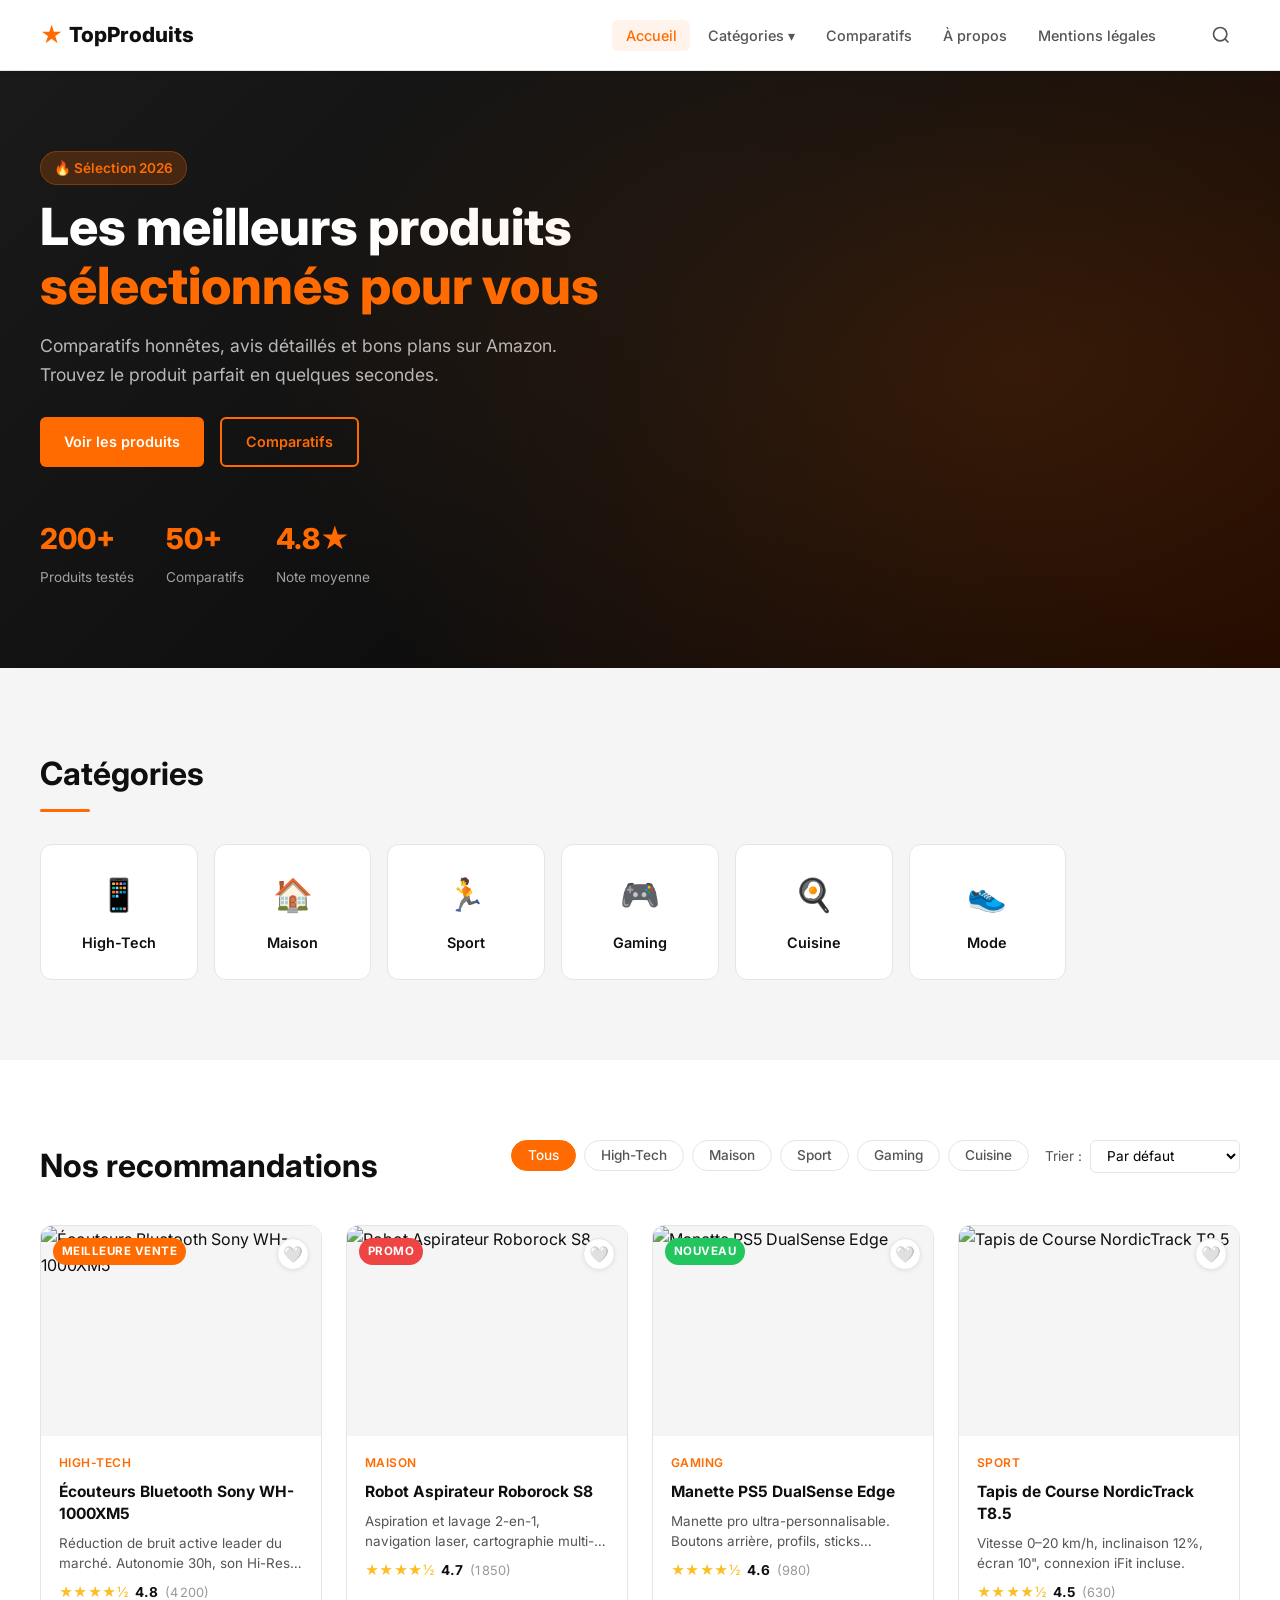
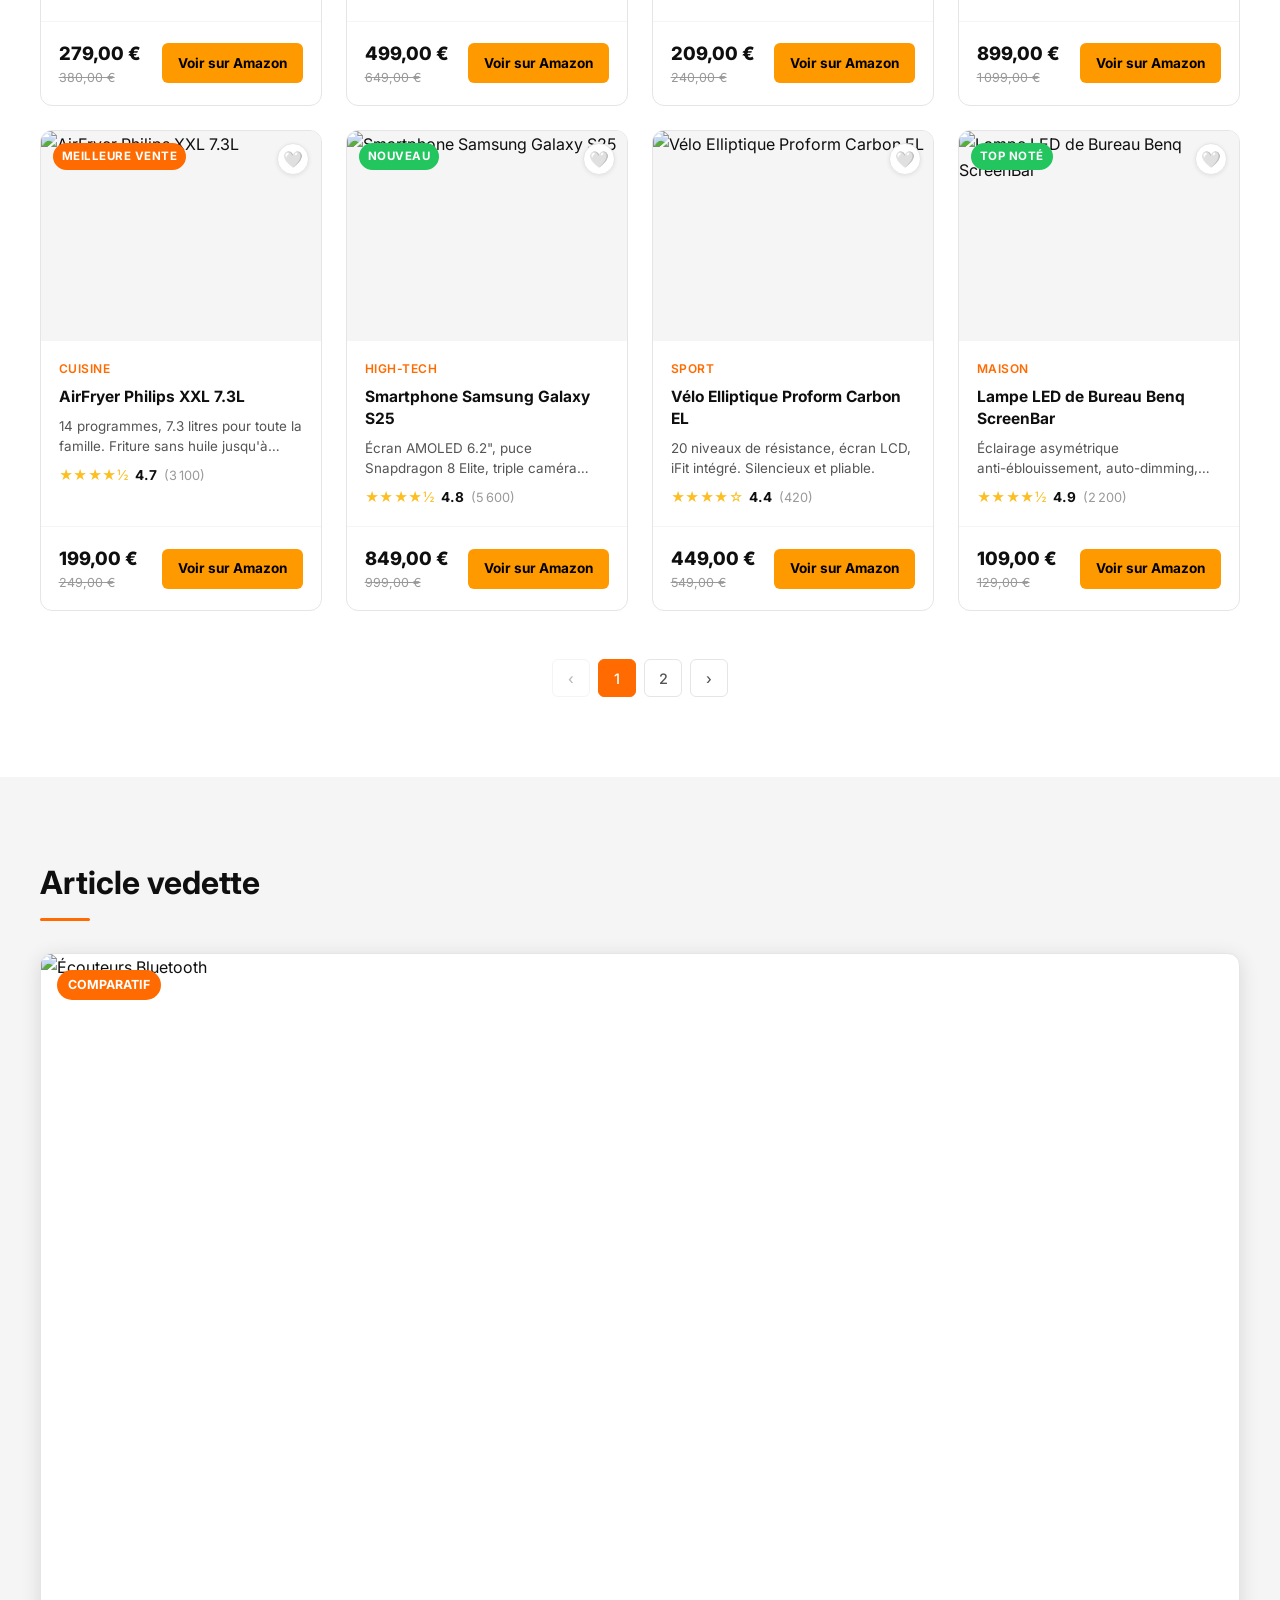
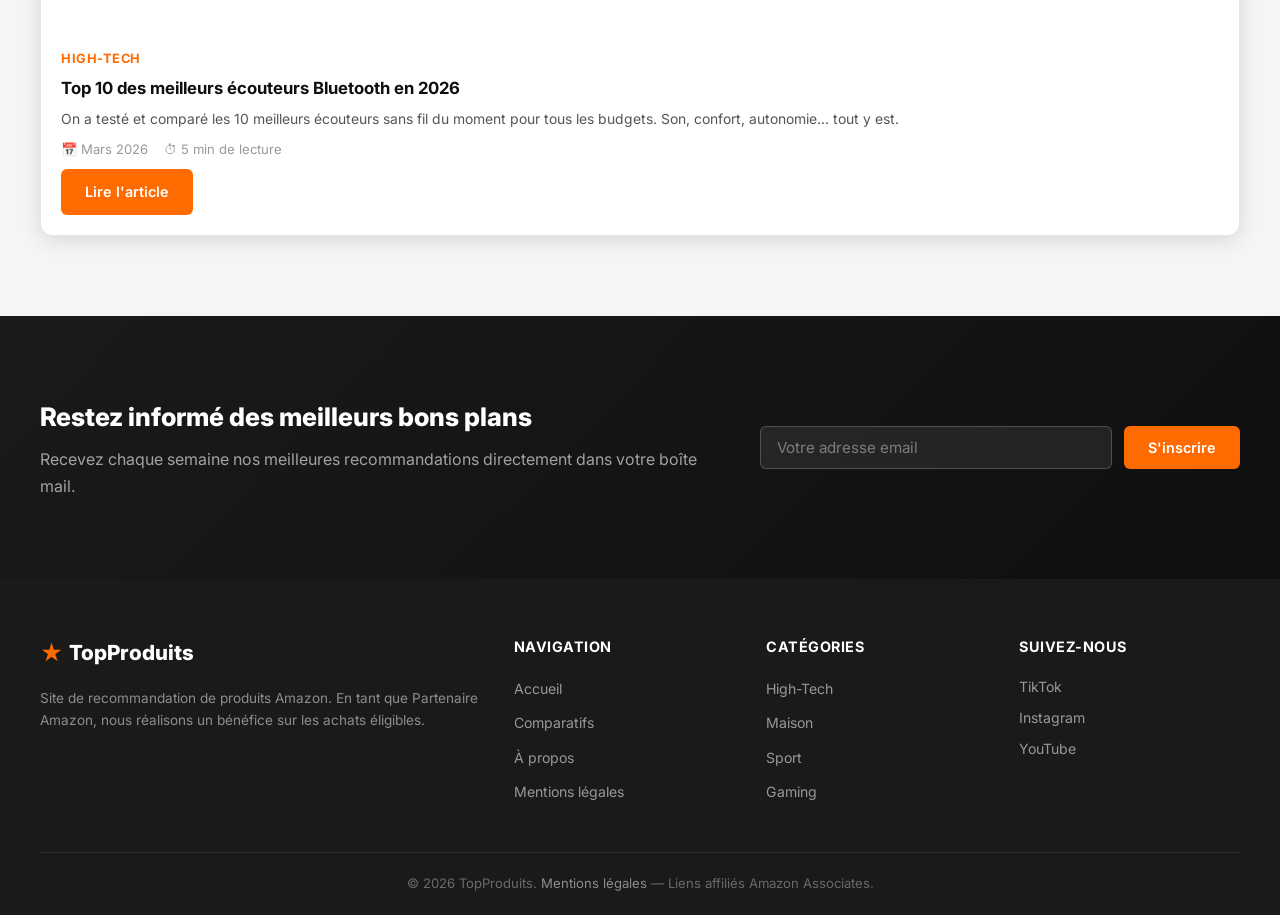
==== index.html @ dd821898 "Initial commit - site affiliation TopProduits" ====
<!DOCTYPE html>
<html lang="fr">
<head>
  <meta charset="UTF-8" />
  <meta name="viewport" content="width=device-width, initial-scale=1.0" />
  <meta name="description" content="Découvrez les meilleurs produits sélectionnés pour vous. Comparatifs, avis et bons plans Amazon." />
  <meta name="keywords" content="meilleurs produits, comparatif, avis, bons plans, gadgets, high-tech" />
  <title>TopProduits – Les meilleures recommandations</title>
  <link rel="stylesheet" href="css/style.css" />
  <link rel="preconnect" href="https://fonts.googleapis.com" />
  <link rel="preconnect" href="https://fonts.gstatic.com" crossorigin />
  <link href="https://fonts.googleapis.com/css2?family=Inter:wght@300;400;500;600;700&display=swap" rel="stylesheet" />
</head>
<body>

  <!-- ===== HEADER ===== -->
  <header class="header">
    <div class="container header__inner">
      <a href="index.html" class="logo">
        <span class="logo__icon">★</span>
        <span class="logo__text">TopProduits</span>
      </a>

      <nav class="nav" id="nav">
        <ul class="nav__list">
          <li><a href="index.html" class="nav__link active">Accueil</a></li>
          <li class="nav__dropdown">
            <a href="#categories" class="nav__link">Catégories ▾</a>
            <ul class="nav__submenu">
              <li><a href="#cat-tech">High-Tech</a></li>
              <li><a href="#cat-maison">Maison</a></li>
              <li><a href="#cat-sport">Sport</a></li>
              <li><a href="#cat-gaming">Gaming</a></li>
            </ul>
          </li>
          <li><a href="comparatifs.html" class="nav__link">Comparatifs</a></li>
          <li><a href="a-propos.html" class="nav__link">À propos</a></li>
          <li><a href="mentions-legales.html" class="nav__link">Mentions légales</a></li>
        </ul>
      </nav>

      <div class="header__actions">
        <button class="btn-search-toggle" id="searchToggle" aria-label="Ouvrir la recherche">
          <svg width="20" height="20" viewBox="0 0 24 24" fill="none" stroke="currentColor" stroke-width="2"><circle cx="11" cy="11" r="8"/><line x1="21" y1="21" x2="16.65" y2="16.65"/></svg>
        </button>
        <button class="btn-menu" id="menuToggle" aria-label="Menu">
          <span></span><span></span><span></span>
        </button>
      </div>
    </div>

    <!-- Barre de recherche -->
    <div class="search-bar" id="searchBar">
      <div class="container">
        <div class="search-bar__inner">
          <svg width="20" height="20" viewBox="0 0 24 24" fill="none" stroke="currentColor" stroke-width="2"><circle cx="11" cy="11" r="8"/><line x1="21" y1="21" x2="16.65" y2="16.65"/></svg>
          <input type="search" id="searchInput" placeholder="Rechercher un produit..." autocomplete="off" />
          <button class="btn-close-search" id="closeSearch" aria-label="Fermer">✕</button>
        </div>
        <div class="search-results" id="searchResults"></div>
      </div>
    </div>
  </header>

  <!-- ===== HERO ===== -->
  <section class="hero">
    <div class="container hero__inner">
      <div class="hero__text">
        <span class="hero__badge">🔥 Sélection 2026</span>
        <h1 class="hero__title">Les meilleurs produits<br /><span>sélectionnés pour vous</span></h1>
        <p class="hero__desc">Comparatifs honnêtes, avis détaillés et bons plans sur Amazon. Trouvez le produit parfait en quelques secondes.</p>
        <div class="hero__btns">
          <a href="#products" class="btn btn--primary">Voir les produits</a>
          <a href="comparatifs.html" class="btn btn--outline">Comparatifs</a>
        </div>
      </div>
      <div class="hero__stats">
        <div class="stat"><strong>200+</strong><span>Produits testés</span></div>
        <div class="stat"><strong>50+</strong><span>Comparatifs</span></div>
        <div class="stat"><strong>4.8★</strong><span>Note moyenne</span></div>
      </div>
    </div>
  </section>

  <!-- ===== CATEGORIES ===== -->
  <section class="categories section" id="categories">
    <div class="container">
      <h2 class="section__title">Catégories</h2>
      <div class="categories__grid">
        <a href="#cat-tech" class="cat-card" data-filter="tech">
          <div class="cat-card__icon">📱</div>
          <span>High-Tech</span>
        </a>
        <a href="#cat-maison" class="cat-card" data-filter="maison">
          <div class="cat-card__icon">🏠</div>
          <span>Maison</span>
        </a>
        <a href="#cat-sport" class="cat-card" data-filter="sport">
          <div class="cat-card__icon">🏃</div>
          <span>Sport</span>
        </a>
        <a href="#cat-gaming" class="cat-card" data-filter="gaming">
          <div class="cat-card__icon">🎮</div>
          <span>Gaming</span>
        </a>
        <a href="#cat-cuisine" class="cat-card" data-filter="cuisine">
          <div class="cat-card__icon">🍳</div>
          <span>Cuisine</span>
        </a>
        <a href="#cat-mode" class="cat-card" data-filter="mode">
          <div class="cat-card__icon">👟</div>
          <span>Mode</span>
        </a>
      </div>
    </div>
  </section>

  <!-- ===== FILTRES + PRODUITS ===== -->
  <section class="products section" id="products">
    <div class="container">
      <div class="products__header">
        <h2 class="section__title">Nos recommandations</h2>
        <div class="filters" id="filters">
          <button class="filter-btn active" data-cat="all">Tous</button>
          <button class="filter-btn" data-cat="tech">High-Tech</button>
          <button class="filter-btn" data-cat="maison">Maison</button>
          <button class="filter-btn" data-cat="sport">Sport</button>
          <button class="filter-btn" data-cat="gaming">Gaming</button>
          <button class="filter-btn" data-cat="cuisine">Cuisine</button>
        </div>
        <div class="sort">
          <label for="sortSelect">Trier :</label>
          <select id="sortSelect">
            <option value="default">Par défaut</option>
            <option value="price-asc">Prix croissant</option>
            <option value="price-desc">Prix décroissant</option>
            <option value="rating">Meilleures notes</option>
          </select>
        </div>
      </div>

      <div class="products__grid" id="productsGrid">
        <!-- Les produits sont générés par JS -->
      </div>

      <div class="pagination" id="pagination"></div>
    </div>
  </section>

  <!-- ===== ARTICLE VEDETTE ===== -->
  <section class="featured-article section">
    <div class="container">
      <h2 class="section__title">Article vedette</h2>
      <article class="article-card article-card--featured">
        <div class="article-card__img">
          <img src="https://images.unsplash.com/photo-1505740420928-5e560c06d30e?w=600&q=80" alt="Écouteurs Bluetooth" loading="lazy" />
          <span class="article-card__badge">Comparatif</span>
        </div>
        <div class="article-card__body">
          <span class="article-card__cat">High-Tech</span>
          <h3>Top 10 des meilleurs écouteurs Bluetooth en 2026</h3>
          <p>On a testé et comparé les 10 meilleurs écouteurs sans fil du moment pour tous les budgets. Son, confort, autonomie... tout y est.</p>
          <div class="article-card__meta">
            <span>📅 Mars 2026</span>
            <span>⏱ 5 min de lecture</span>
          </div>
          <a href="comparatifs.html" class="btn btn--primary">Lire l'article</a>
        </div>
      </article>
    </div>
  </section>

  <!-- ===== NEWSLETTER ===== -->
  <section class="newsletter section">
    <div class="container newsletter__inner">
      <div class="newsletter__text">
        <h2>Restez informé des meilleurs bons plans</h2>
        <p>Recevez chaque semaine nos meilleures recommandations directement dans votre boîte mail.</p>
      </div>
      <form class="newsletter__form" id="newsletterForm" onsubmit="handleNewsletter(event)">
        <input type="email" placeholder="Votre adresse email" required aria-label="Email" />
        <button type="submit" class="btn btn--primary">S'inscrire</button>
      </form>
    </div>
  </section>

  <!-- ===== FOOTER ===== -->
  <footer class="footer">
    <div class="container footer__inner">
      <div class="footer__brand">
        <a href="index.html" class="logo">
          <span class="logo__icon">★</span>
          <span class="logo__text">TopProduits</span>
        </a>
        <p>Site de recommandation de produits Amazon. En tant que Partenaire Amazon, nous réalisons un bénéfice sur les achats éligibles.</p>
      </div>
      <div class="footer__links">
        <h4>Navigation</h4>
        <ul>
          <li><a href="index.html">Accueil</a></li>
          <li><a href="comparatifs.html">Comparatifs</a></li>
          <li><a href="a-propos.html">À propos</a></li>
          <li><a href="mentions-legales.html">Mentions légales</a></li>
        </ul>
      </div>
      <div class="footer__links">
        <h4>Catégories</h4>
        <ul>
          <li><a href="#cat-tech">High-Tech</a></li>
          <li><a href="#cat-maison">Maison</a></li>
          <li><a href="#cat-sport">Sport</a></li>
          <li><a href="#cat-gaming">Gaming</a></li>
        </ul>
      </div>
      <div class="footer__social">
        <h4>Suivez-nous</h4>
        <div class="social-links">
          <a href="#" class="social-link" aria-label="TikTok">TikTok</a>
          <a href="#" class="social-link" aria-label="Instagram">Instagram</a>
          <a href="#" class="social-link" aria-label="YouTube">YouTube</a>
        </div>
      </div>
    </div>
    <div class="footer__bottom">
      <div class="container">
        <p>© 2026 TopProduits. <a href="mentions-legales.html">Mentions légales</a> — Liens affiliés Amazon Associates.</p>
      </div>
    </div>
  </footer>

  <!-- ===== BACK TO TOP ===== -->
  <button class="back-to-top" id="backToTop" aria-label="Retour en haut">↑</button>

  <script src="js/products.js"></script>
  <script src="js/app.js"></script>
</body>
</html>
---- css/style.css ----
/* =========================================
   RESET & BASE
   ========================================= */
*, *::before, *::after { box-sizing: border-box; margin: 0; padding: 0; }

:root {
  --clr-primary:    #ff6b00;
  --clr-primary-dk: #e05a00;
  --clr-dark:       #0f0f0f;
  --clr-gray-900:   #1a1a1a;
  --clr-gray-800:   #2a2a2a;
  --clr-gray-600:   #555;
  --clr-gray-400:   #999;
  --clr-gray-200:   #e5e5e5;
  --clr-gray-100:   #f5f5f5;
  --clr-white:      #ffffff;
  --clr-success:    #22c55e;
  --radius-sm:  6px;
  --radius-md:  12px;
  --radius-lg:  20px;
  --shadow-sm:  0 1px 4px rgba(0,0,0,.08);
  --shadow-md:  0 4px 20px rgba(0,0,0,.12);
  --shadow-lg:  0 8px 40px rgba(0,0,0,.18);
  --font:       'Inter', sans-serif;
  --trans:      .25s ease;
}

html { scroll-behavior: smooth; font-size: 16px; }

body {
  font-family: var(--font);
  background: var(--clr-white);
  color: var(--clr-dark);
  line-height: 1.65;
  -webkit-font-smoothing: antialiased;
}

a { color: inherit; text-decoration: none; }
img { max-width: 100%; display: block; }
ul { list-style: none; }
button { cursor: pointer; border: none; background: none; font-family: inherit; }
input, select { font-family: inherit; }

.container {
  width: min(1200px, 100% - 2rem);
  margin-inline: auto;
}

.section { padding-block: 5rem; }

.section__title {
  font-size: clamp(1.5rem, 3vw, 2rem);
  font-weight: 700;
  margin-bottom: 2rem;
  position: relative;
}
.section__title::after {
  content: '';
  display: block;
  width: 50px;
  height: 3px;
  background: var(--clr-primary);
  margin-top: 8px;
  border-radius: 2px;
}

/* =========================================
   BUTTONS
   ========================================= */
.btn {
  display: inline-flex;
  align-items: center;
  gap: .4rem;
  padding: .7rem 1.5rem;
  border-radius: var(--radius-sm);
  font-weight: 600;
  font-size: .9rem;
  transition: var(--trans);
  white-space: nowrap;
}
.btn--primary {
  background: var(--clr-primary);
  color: var(--clr-white);
}
.btn--primary:hover { background: var(--clr-primary-dk); transform: translateY(-1px); box-shadow: 0 4px 14px rgba(255,107,0,.35); }
.btn--outline {
  background: transparent;
  color: var(--clr-primary);
  border: 2px solid var(--clr-primary);
}
.btn--outline:hover { background: var(--clr-primary); color: var(--clr-white); }
.btn--amazon {
  background: #ff9900;
  color: #000;
  font-weight: 700;
  width: 100%;
  justify-content: center;
  border-radius: var(--radius-sm);
  padding: .75rem;
}
.btn--amazon:hover { background: #e68900; transform: translateY(-1px); box-shadow: 0 4px 14px rgba(255,153,0,.4); }

/* =========================================
   HEADER
   ========================================= */
.header {
  position: sticky;
  top: 0;
  z-index: 100;
  background: var(--clr-white);
  border-bottom: 1px solid var(--clr-gray-200);
  box-shadow: var(--shadow-sm);
}

.header__inner {
  display: flex;
  align-items: center;
  gap: 2rem;
  padding-block: 1rem;
}

.logo {
  display: flex;
  align-items: center;
  gap: .4rem;
  font-size: 1.3rem;
  font-weight: 800;
  flex-shrink: 0;
}
.logo__icon { color: var(--clr-primary); font-size: 1.4rem; }
.logo__text { color: var(--clr-dark); }

/* Nav */
.nav { margin-left: auto; }
.nav__list { display: flex; align-items: center; gap: .25rem; }
.nav__link {
  padding: .45rem .85rem;
  border-radius: var(--radius-sm);
  font-size: .9rem;
  font-weight: 500;
  color: var(--clr-gray-600);
  transition: var(--trans);
}
.nav__link:hover, .nav__link.active { color: var(--clr-primary); background: rgba(255,107,0,.08); }

/* Dropdown */
.nav__dropdown { position: relative; }
.nav__submenu {
  position: absolute;
  top: calc(100% + .5rem);
  left: 0;
  background: var(--clr-white);
  border: 1px solid var(--clr-gray-200);
  border-radius: var(--radius-md);
  box-shadow: var(--shadow-md);
  min-width: 160px;
  padding: .5rem;
  opacity: 0;
  visibility: hidden;
  transform: translateY(-6px);
  transition: var(--trans);
  z-index: 10;
}
.nav__dropdown:hover .nav__submenu { opacity: 1; visibility: visible; transform: translateY(0); }
.nav__submenu li a {
  display: block;
  padding: .5rem .75rem;
  border-radius: var(--radius-sm);
  font-size: .88rem;
  color: var(--clr-gray-600);
  transition: var(--trans);
}
.nav__submenu li a:hover { background: var(--clr-gray-100); color: var(--clr-primary); }

/* Header Actions */
.header__actions { display: flex; align-items: center; gap: .5rem; }
.btn-search-toggle {
  display: flex; align-items: center; justify-content: center;
  width: 38px; height: 38px;
  border-radius: var(--radius-sm);
  color: var(--clr-gray-600);
  transition: var(--trans);
}
.btn-search-toggle:hover { background: var(--clr-gray-100); color: var(--clr-primary); }

.btn-menu {
  display: none;
  flex-direction: column;
  gap: 5px;
  padding: 8px;
}
.btn-menu span {
  display: block;
  width: 22px; height: 2px;
  background: var(--clr-dark);
  border-radius: 2px;
  transition: var(--trans);
}

/* Search Bar */
.search-bar {
  background: var(--clr-gray-100);
  border-top: 1px solid var(--clr-gray-200);
  padding-block: .75rem;
  display: none;
}
.search-bar.open { display: block; }
.search-bar__inner {
  display: flex;
  align-items: center;
  gap: .75rem;
  background: var(--clr-white);
  border: 1px solid var(--clr-gray-200);
  border-radius: var(--radius-md);
  padding: .5rem 1rem;
}
.search-bar__inner svg { color: var(--clr-gray-400); flex-shrink: 0; }
.search-bar__inner input {
  flex: 1;
  border: none;
  outline: none;
  font-size: 1rem;
  background: transparent;
}
.btn-close-search { color: var(--clr-gray-400); font-size: 1rem; padding: .25rem; }
.btn-close-search:hover { color: var(--clr-dark); }

.search-results {
  margin-top: .75rem;
  display: flex;
  flex-direction: column;
  gap: .5rem;
}
.search-result-item {
  display: flex;
  align-items: center;
  gap: .75rem;
  padding: .6rem .75rem;
  background: var(--clr-white);
  border-radius: var(--radius-sm);
  border: 1px solid var(--clr-gray-200);
  cursor: pointer;
  transition: var(--trans);
}
.search-result-item:hover { border-color: var(--clr-primary); }
.search-result-item img { width: 45px; height: 45px; object-fit: cover; border-radius: var(--radius-sm); }
.search-result-item__info strong { display: block; font-size: .9rem; }
.search-result-item__info span { font-size: .8rem; color: var(--clr-gray-400); }

/* =========================================
   HERO
   ========================================= */
.hero {
  background: linear-gradient(135deg, var(--clr-gray-900) 0%, var(--clr-dark) 50%, #1a0800 100%);
  color: var(--clr-white);
  padding-block: 5rem;
  overflow: hidden;
  position: relative;
}
.hero::before {
  content: '';
  position: absolute;
  inset: 0;
  background: radial-gradient(ellipse 60% 80% at 80% 50%, rgba(255,107,0,.15), transparent);
  pointer-events: none;
}
.hero__inner {
  display: flex;
  flex-direction: column;
  gap: 3rem;
}
.hero__badge {
  display: inline-block;
  background: rgba(255,107,0,.2);
  color: var(--clr-primary);
  border: 1px solid rgba(255,107,0,.3);
  padding: .3rem .8rem;
  border-radius: 100px;
  font-size: .85rem;
  font-weight: 600;
  margin-bottom: .75rem;
}
.hero__title {
  font-size: clamp(2rem, 5vw, 3.2rem);
  font-weight: 800;
  line-height: 1.15;
}
.hero__title span { color: var(--clr-primary); }
.hero__desc {
  font-size: 1.1rem;
  color: rgba(255,255,255,.7);
  max-width: 540px;
  margin-block: 1rem 1.75rem;
}
.hero__btns { display: flex; gap: 1rem; flex-wrap: wrap; }

.hero__stats {
  display: flex;
  gap: 2rem;
  flex-wrap: wrap;
}
.stat {
  display: flex;
  flex-direction: column;
  gap: .2rem;
}
.stat strong {
  font-size: 1.8rem;
  font-weight: 800;
  color: var(--clr-primary);
}
.stat span { font-size: .85rem; color: rgba(255,255,255,.6); }

/* =========================================
   CATEGORIES
   ========================================= */
.categories { background: var(--clr-gray-100); }
.categories__grid {
  display: grid;
  grid-template-columns: repeat(auto-fill, minmax(140px, 1fr));
  gap: 1rem;
}
.cat-card {
  display: flex;
  flex-direction: column;
  align-items: center;
  gap: .6rem;
  padding: 1.5rem 1rem;
  background: var(--clr-white);
  border: 1px solid var(--clr-gray-200);
  border-radius: var(--radius-md);
  text-align: center;
  font-weight: 600;
  font-size: .9rem;
  color: var(--clr-dark);
  transition: var(--trans);
  cursor: pointer;
}
.cat-card__icon { font-size: 2rem; }
.cat-card:hover, .cat-card.active {
  border-color: var(--clr-primary);
  box-shadow: 0 0 0 3px rgba(255,107,0,.1);
  color: var(--clr-primary);
  transform: translateY(-2px);
}

/* =========================================
   PRODUCTS
   ========================================= */
.products__header {
  display: flex;
  align-items: flex-start;
  flex-wrap: wrap;
  gap: 1rem;
  margin-bottom: 2rem;
}
.products__header .section__title { margin-bottom: 0; }
.products__header .section__title::after { display: none; }

.filters {
  display: flex;
  flex-wrap: wrap;
  gap: .5rem;
  margin-left: auto;
  align-items: center;
}
.filter-btn {
  padding: .4rem 1rem;
  border-radius: 100px;
  font-size: .85rem;
  font-weight: 500;
  border: 1px solid var(--clr-gray-200);
  color: var(--clr-gray-600);
  background: var(--clr-white);
  transition: var(--trans);
}
.filter-btn:hover { border-color: var(--clr-primary); color: var(--clr-primary); }
.filter-btn.active { background: var(--clr-primary); color: var(--clr-white); border-color: var(--clr-primary); }

.sort {
  display: flex;
  align-items: center;
  gap: .5rem;
  font-size: .85rem;
  color: var(--clr-gray-600);
}
.sort select {
  padding: .4rem .75rem;
  border: 1px solid var(--clr-gray-200);
  border-radius: var(--radius-sm);
  background: var(--clr-white);
  font-size: .85rem;
  outline: none;
  cursor: pointer;
}

/* Product Grid */
.products__grid {
  display: grid;
  grid-template-columns: repeat(auto-fill, minmax(260px, 1fr));
  gap: 1.5rem;
}

/* Product Card */
.product-card {
  background: var(--clr-white);
  border: 1px solid var(--clr-gray-200);
  border-radius: var(--radius-md);
  overflow: hidden;
  transition: var(--trans);
  display: flex;
  flex-direction: column;
  position: relative;
}
.product-card:hover {
  box-shadow: var(--shadow-lg);
  transform: translateY(-4px);
  border-color: transparent;
}

.product-card__img {
  position: relative;
  aspect-ratio: 4/3;
  overflow: hidden;
  background: var(--clr-gray-100);
}
.product-card__img img {
  width: 100%; height: 100%;
  object-fit: cover;
  transition: transform .4s ease;
}
.product-card:hover .product-card__img img { transform: scale(1.04); }

.product-card__badge {
  position: absolute;
  top: .75rem;
  left: .75rem;
  background: var(--clr-primary);
  color: var(--clr-white);
  font-size: .72rem;
  font-weight: 700;
  padding: .25rem .55rem;
  border-radius: 100px;
  text-transform: uppercase;
  letter-spacing: .5px;
}
.product-card__badge--new { background: var(--clr-success); }
.product-card__badge--deal { background: #ef4444; }

.product-card__fav {
  position: absolute;
  top: .75rem;
  right: .75rem;
  background: var(--clr-white);
  border-radius: 50%;
  width: 32px; height: 32px;
  display: flex; align-items: center; justify-content: center;
  font-size: 1rem;
  box-shadow: var(--shadow-sm);
  transition: var(--trans);
  border: 1px solid var(--clr-gray-200);
}
.product-card__fav:hover, .product-card__fav.active { color: #ef4444; border-color: #ef4444; }

.product-card__body {
  padding: 1.1rem;
  display: flex;
  flex-direction: column;
  gap: .5rem;
  flex: 1;
}
.product-card__cat {
  font-size: .75rem;
  font-weight: 600;
  text-transform: uppercase;
  letter-spacing: .5px;
  color: var(--clr-primary);
}
.product-card__title {
  font-size: .97rem;
  font-weight: 700;
  line-height: 1.4;
  color: var(--clr-dark);
}
.product-card__desc {
  font-size: .84rem;
  color: var(--clr-gray-600);
  line-height: 1.5;
  display: -webkit-box;
  -webkit-line-clamp: 2;
  -webkit-box-orient: vertical;
  overflow: hidden;
}

.product-card__rating {
  display: flex;
  align-items: center;
  gap: .4rem;
  font-size: .85rem;
}
.stars { color: #fbbf24; letter-spacing: .5px; }
.rating-count { color: var(--clr-gray-400); font-size: .8rem; }

.product-card__footer {
  padding: 1rem 1.1rem;
  border-top: 1px solid var(--clr-gray-100);
  display: flex;
  align-items: center;
  justify-content: space-between;
  gap: .5rem;
}
.product-card__price {
  display: flex;
  flex-direction: column;
}
.price-current {
  font-size: 1.15rem;
  font-weight: 800;
  color: var(--clr-dark);
}
.price-old {
  font-size: .78rem;
  color: var(--clr-gray-400);
  text-decoration: line-through;
}
.product-card__footer .btn--amazon {
  padding: .55rem 1rem;
  font-size: .85rem;
  width: auto;
}

/* =========================================
   PAGINATION
   ========================================= */
.pagination {
  display: flex;
  justify-content: center;
  gap: .5rem;
  margin-top: 3rem;
}
.page-btn {
  width: 38px; height: 38px;
  display: flex; align-items: center; justify-content: center;
  border-radius: var(--radius-sm);
  border: 1px solid var(--clr-gray-200);
  font-size: .9rem;
  font-weight: 500;
  background: var(--clr-white);
  color: var(--clr-gray-600);
  transition: var(--trans);
}
.page-btn:hover { border-color: var(--clr-primary); color: var(--clr-primary); }
.page-btn.active { background: var(--clr-primary); color: var(--clr-white); border-color: var(--clr-primary); }
.page-btn:disabled { opacity: .4; cursor: not-allowed; }

/* =========================================
   FEATURED ARTICLE
   ========================================= */
.featured-article { background: var(--clr-gray-100); }

.article-card--featured {
  display: grid;
  grid-template-columns: 1fr 1fr;
  gap: 0;
  background: var(--clr-white);
  border-radius: var(--radius-lg);
  overflow: hidden;
  box-shadow: var(--shadow-md);
  border: 1px solid var(--clr-gray-200);
}
.article-card__img {
  position: relative;
  overflow: hidden;
}
.article-card__img img {
  width: 100%; height: 100%;
  object-fit: cover;
  transition: transform .4s ease;
}
.article-card--featured:hover .article-card__img img { transform: scale(1.03); }
.article-card__badge {
  position: absolute;
  top: 1rem; left: 1rem;
  background: var(--clr-primary);
  color: var(--clr-white);
  font-size: .78rem;
  font-weight: 700;
  padding: .3rem .7rem;
  border-radius: 100px;
  text-transform: uppercase;
}
.article-card__body {
  padding: 2.5rem;
  display: flex;
  flex-direction: column;
  gap: .75rem;
  justify-content: center;
}
.article-card__cat {
  font-size: .8rem;
  font-weight: 700;
  text-transform: uppercase;
  letter-spacing: .5px;
  color: var(--clr-primary);
}
.article-card__body h3 {
  font-size: 1.4rem;
  font-weight: 800;
  line-height: 1.3;
}
.article-card__body p {
  color: var(--clr-gray-600);
  font-size: .95rem;
}
.article-card__meta {
  display: flex;
  gap: 1rem;
  font-size: .82rem;
  color: var(--clr-gray-400);
}

/* =========================================
   NEWSLETTER
   ========================================= */
.newsletter {
  background: linear-gradient(135deg, var(--clr-gray-900), var(--clr-dark));
  color: var(--clr-white);
}
.newsletter__inner {
  display: flex;
  align-items: center;
  gap: 3rem;
  flex-wrap: wrap;
}
.newsletter__text { flex: 1; min-width: 280px; }
.newsletter__text h2 { font-size: 1.6rem; font-weight: 800; margin-bottom: .5rem; }
.newsletter__text p { color: rgba(255,255,255,.6); }
.newsletter__form {
  display: flex;
  gap: .75rem;
  flex: 1;
  min-width: 280px;
  max-width: 480px;
}
.newsletter__form input {
  flex: 1;
  padding: .7rem 1rem;
  border-radius: var(--radius-sm);
  border: 1px solid rgba(255,255,255,.2);
  background: rgba(255,255,255,.08);
  color: var(--clr-white);
  font-size: .95rem;
  outline: none;
  transition: var(--trans);
}
.newsletter__form input::placeholder { color: rgba(255,255,255,.4); }
.newsletter__form input:focus { border-color: var(--clr-primary); background: rgba(255,255,255,.12); }

/* =========================================
   FOOTER
   ========================================= */
.footer {
  background: var(--clr-gray-900);
  color: rgba(255,255,255,.75);
  padding-top: 3.5rem;
}
.footer__inner {
  display: grid;
  grid-template-columns: 2fr 1fr 1fr 1fr;
  gap: 2rem;
  padding-bottom: 3rem;
  border-bottom: 1px solid rgba(255,255,255,.08);
}
.footer__brand .logo { margin-bottom: 1rem; }
.footer__brand .logo__text { color: var(--clr-white); }
.footer__brand p { font-size: .85rem; line-height: 1.6; color: rgba(255,255,255,.5); }

.footer__links h4, .footer__social h4 {
  font-size: .9rem;
  font-weight: 700;
  color: var(--clr-white);
  margin-bottom: 1rem;
  text-transform: uppercase;
  letter-spacing: .5px;
}
.footer__links ul { display: flex; flex-direction: column; gap: .5rem; }
.footer__links ul a {
  font-size: .88rem;
  color: rgba(255,255,255,.55);
  transition: var(--trans);
}
.footer__links ul a:hover { color: var(--clr-primary); }

.social-links { display: flex; flex-direction: column; gap: .5rem; }
.social-link {
  font-size: .88rem;
  color: rgba(255,255,255,.55);
  transition: var(--trans);
  display: inline-block;
}
.social-link:hover { color: var(--clr-primary); }

.footer__bottom {
  padding-block: 1.25rem;
  text-align: center;
  font-size: .82rem;
  color: rgba(255,255,255,.35);
}
.footer__bottom a { color: rgba(255,255,255,.5); }
.footer__bottom a:hover { color: var(--clr-primary); }

/* =========================================
   BACK TO TOP
   ========================================= */
.back-to-top {
  position: fixed;
  bottom: 2rem;
  right: 2rem;
  width: 44px; height: 44px;
  background: var(--clr-primary);
  color: var(--clr-white);
  border-radius: 50%;
  font-size: 1.1rem;
  display: flex; align-items: center; justify-content: center;
  box-shadow: 0 4px 16px rgba(255,107,0,.4);
  opacity: 0;
  visibility: hidden;
  transform: translateY(10px);
  transition: var(--trans);
  z-index: 99;
}
.back-to-top.visible { opacity: 1; visibility: visible; transform: translateY(0); }
.back-to-top:hover { transform: translateY(-2px); }

/* =========================================
   COMPARATIFS PAGE
   ========================================= */
.page-hero {
  background: linear-gradient(135deg, var(--clr-gray-900), var(--clr-dark));
  color: var(--clr-white);
  padding-block: 3.5rem;
  text-align: center;
}
.page-hero h1 { font-size: clamp(1.8rem, 4vw, 2.6rem); font-weight: 800; margin-bottom: .5rem; }
.page-hero p { color: rgba(255,255,255,.65); font-size: 1rem; }

.articles-grid {
  display: grid;
  grid-template-columns: repeat(auto-fill, minmax(300px, 1fr));
  gap: 1.5rem;
}
.article-card {
  background: var(--clr-white);
  border: 1px solid var(--clr-gray-200);
  border-radius: var(--radius-md);
  overflow: hidden;
  transition: var(--trans);
  display: flex;
  flex-direction: column;
}
.article-card:hover { box-shadow: var(--shadow-lg); transform: translateY(-4px); border-color: transparent; }
.article-card .article-card__img { aspect-ratio: 16/9; }
.article-card .article-card__body { padding: 1.25rem; flex: 1; display: flex; flex-direction: column; gap: .5rem; }
.article-card .article-card__body h3 { font-size: 1.05rem; font-weight: 700; line-height: 1.4; }
.article-card .article-card__body p { font-size: .87rem; color: var(--clr-gray-600); flex: 1; }
.article-card .article-card__body .btn { margin-top: auto; align-self: flex-start; }

/* Comparison Table */
.comparison-section { background: var(--clr-gray-100); }
.comparison-table-wrap { overflow-x: auto; border-radius: var(--radius-md); border: 1px solid var(--clr-gray-200); }
.comparison-table {
  width: 100%;
  border-collapse: collapse;
  background: var(--clr-white);
  font-size: .9rem;
}
.comparison-table th, .comparison-table td {
  padding: .85rem 1rem;
  text-align: left;
  border-bottom: 1px solid var(--clr-gray-100);
}
.comparison-table th {
  background: var(--clr-gray-900);
  color: var(--clr-white);
  font-weight: 600;
  white-space: nowrap;
}
.comparison-table tr:hover td { background: rgba(255,107,0,.04); }
.comparison-table .check { color: var(--clr-success); font-weight: 700; }
.comparison-table .cross { color: #ef4444; }

/* =========================================
   ABOUT & LEGAL PAGES
   ========================================= */
.prose-page { padding-block: 4rem; }
.prose-page__inner { max-width: 780px; margin-inline: auto; }
.prose-page h1 { font-size: 2rem; font-weight: 800; margin-bottom: .5rem; }
.prose-page .subtitle { color: var(--clr-gray-600); margin-bottom: 2rem; }
.prose-page h2 { font-size: 1.2rem; font-weight: 700; margin-top: 2rem; margin-bottom: .75rem; color: var(--clr-dark); }
.prose-page p { color: var(--clr-gray-600); margin-bottom: 1rem; font-size: .97rem; }
.prose-page ul { padding-left: 1.4rem; margin-bottom: 1rem; }
.prose-page ul li { list-style: disc; color: var(--clr-gray-600); margin-bottom: .4rem; font-size: .97rem; }
.prose-page a { color: var(--clr-primary); }
.prose-page a:hover { text-decoration: underline; }
.affiliate-banner {
  background: rgba(255,107,0,.08);
  border: 1px solid rgba(255,107,0,.25);
  border-radius: var(--radius-md);
  padding: 1rem 1.25rem;
  font-size: .88rem;
  color: var(--clr-gray-600);
  margin-bottom: 2rem;
}

/* =========================================
   TOAST NOTIFICATION
   ========================================= */
.toast {
  position: fixed;
  bottom: 5rem;
  left: 50%;
  transform: translateX(-50%) translateY(20px);
  background: var(--clr-gray-900);
  color: var(--clr-white);
  padding: .7rem 1.5rem;
  border-radius: 100px;
  font-size: .88rem;
  font-weight: 500;
  box-shadow: var(--shadow-lg);
  opacity: 0;
  visibility: hidden;
  transition: var(--trans);
  z-index: 200;
  white-space: nowrap;
}
.toast.show { opacity: 1; visibility: visible; transform: translateX(-50%) translateY(0); }

/* =========================================
   RESPONSIVE
   ========================================= */
@media (max-width: 900px) {
  .article-card--featured { grid-template-columns: 1fr; }
  .article-card--featured .article-card__img { aspect-ratio: 16/9; }
  .footer__inner { grid-template-columns: 1fr 1fr; }
}

@media (max-width: 768px) {
  .nav { display: none; position: absolute; top: 100%; left: 0; right: 0; background: var(--clr-white); border-top: 1px solid var(--clr-gray-200); padding: 1rem; z-index: 50; box-shadow: var(--shadow-md); }
  .nav.open { display: block; }
  .nav__list { flex-direction: column; gap: .25rem; }
  .nav__submenu { position: static; opacity: 1; visibility: visible; transform: none; box-shadow: none; border: none; background: var(--clr-gray-100); padding-left: 1rem; display: none; }
  .nav__dropdown.open .nav__submenu { display: block; }
  .btn-menu { display: flex; }

  .hero__inner { gap: 2rem; }
  .hero__stats { gap: 1.5rem; }
  .products__header { flex-direction: column; }
  .filters { margin-left: 0; }
  .newsletter__form { flex-direction: column; }
  .footer__inner { grid-template-columns: 1fr; }
}

@media (max-width: 480px) {
  .products__grid { grid-template-columns: 1fr; }
  .categories__grid { grid-template-columns: repeat(3, 1fr); }
}
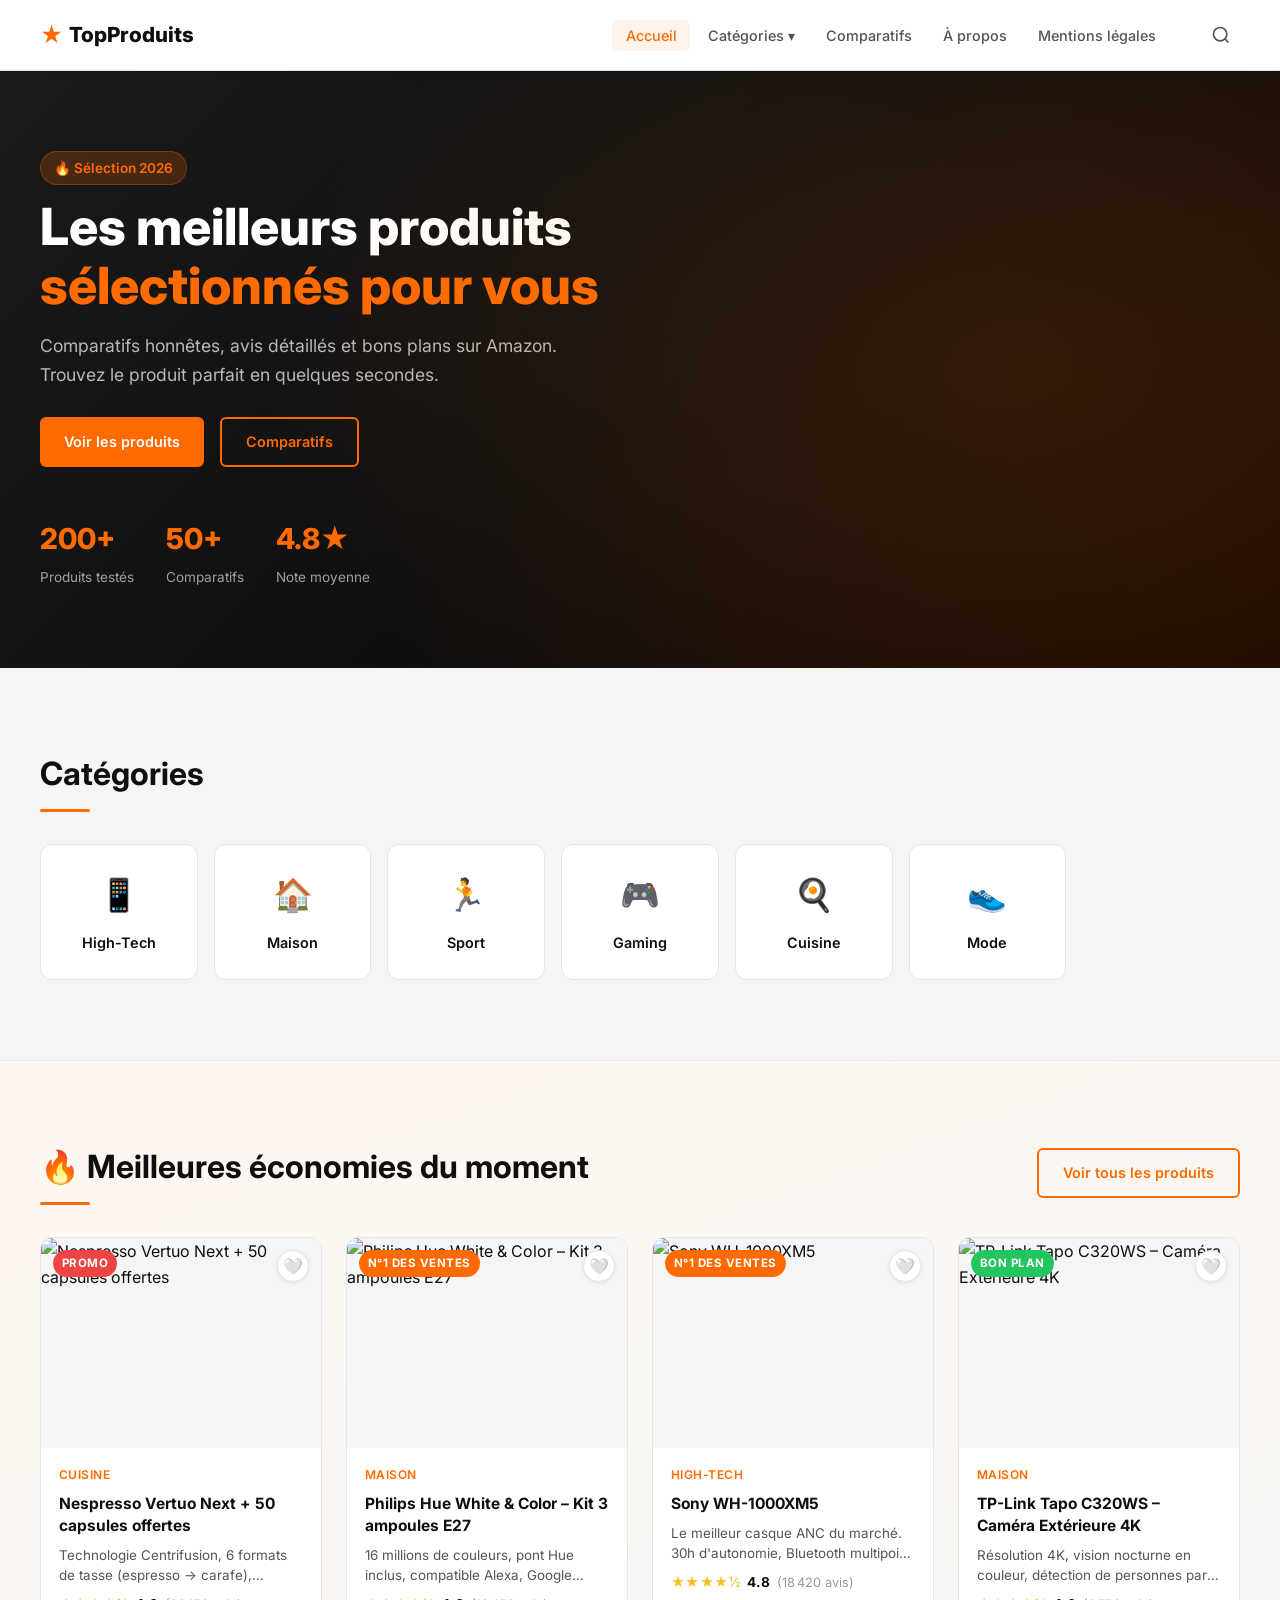
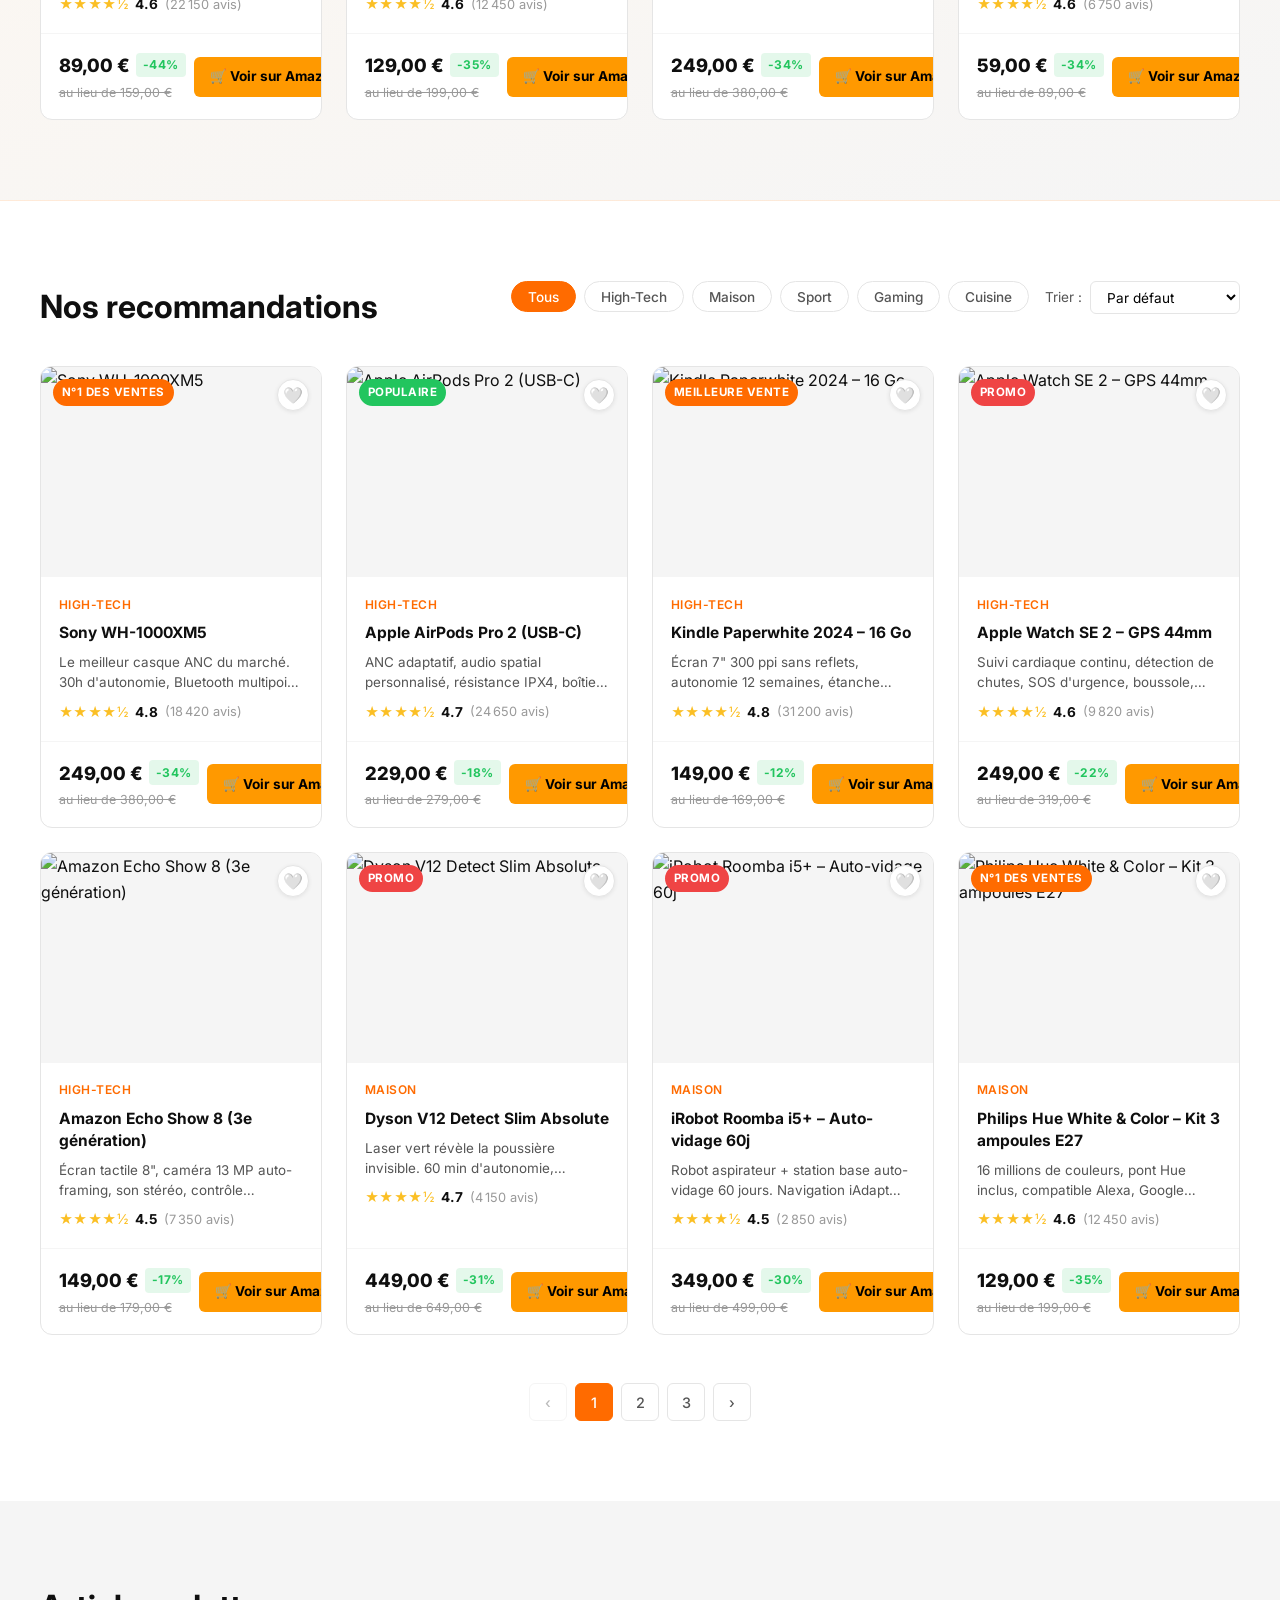
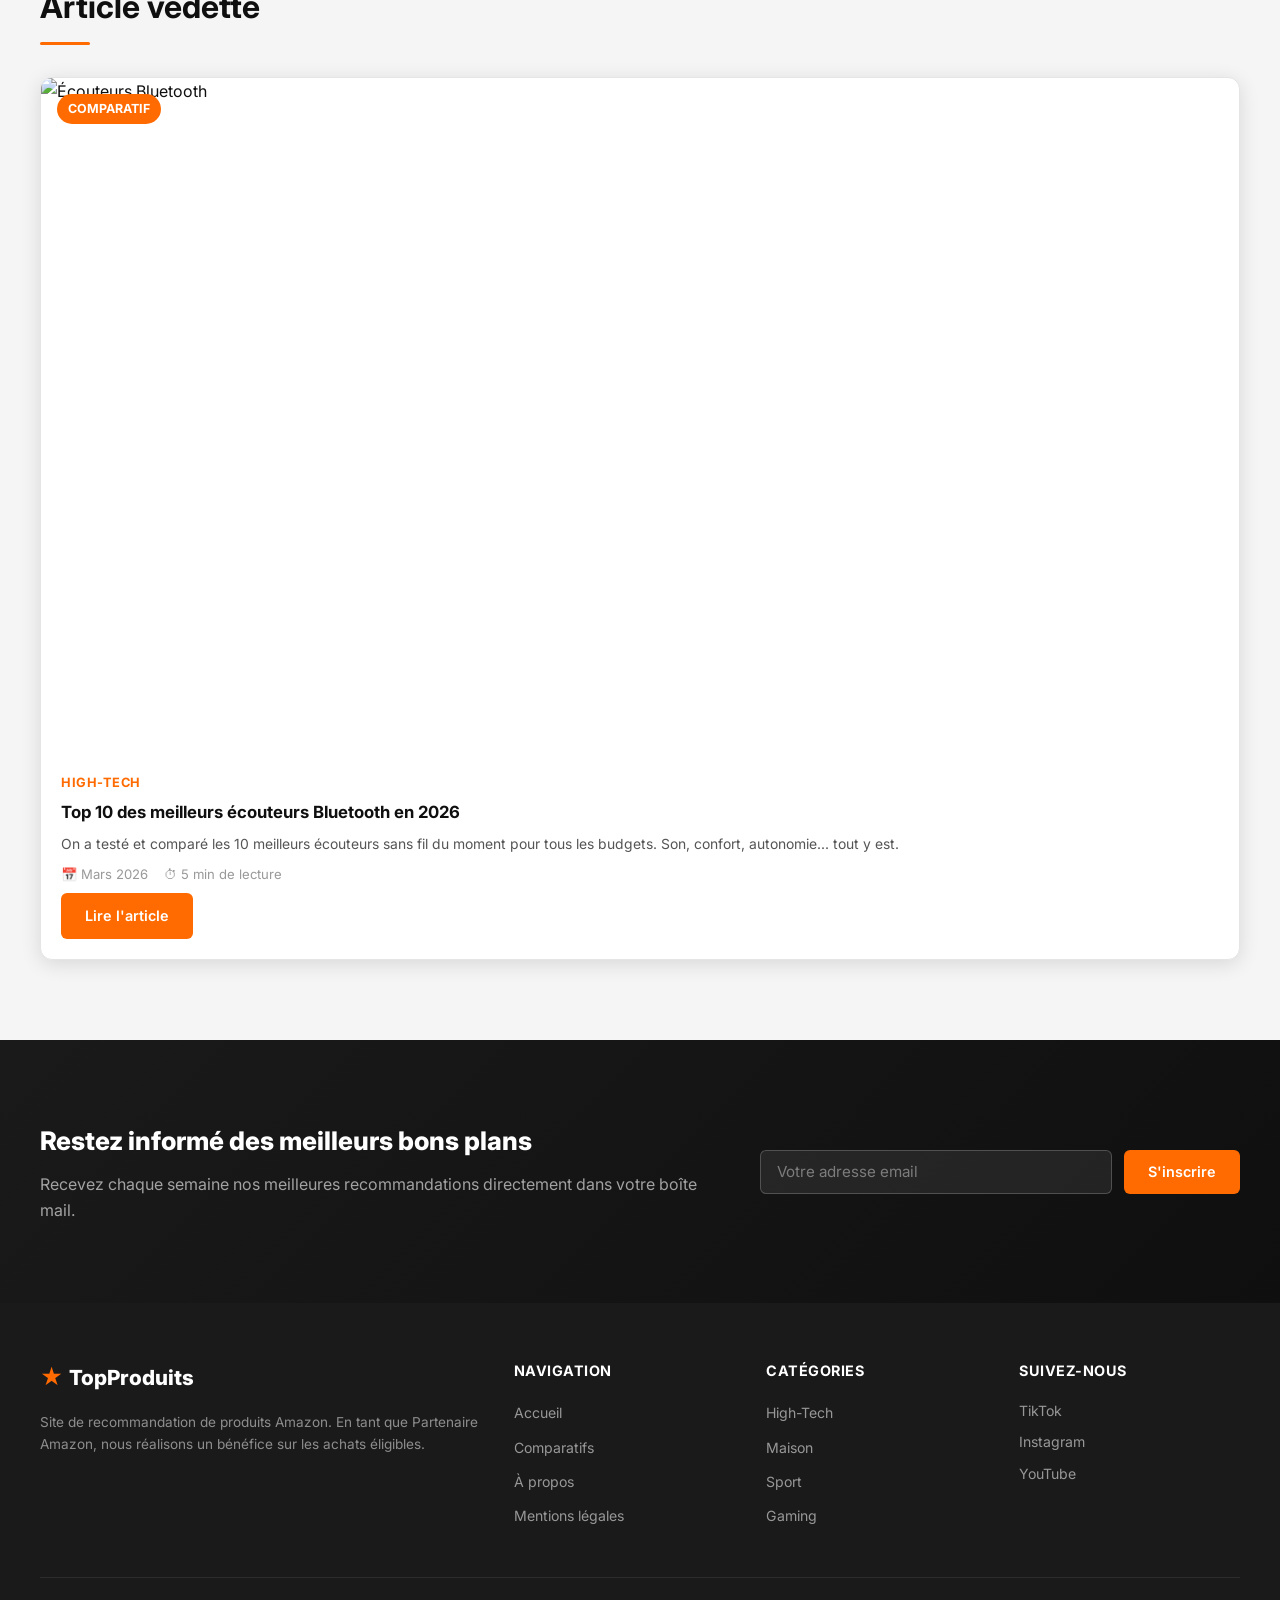
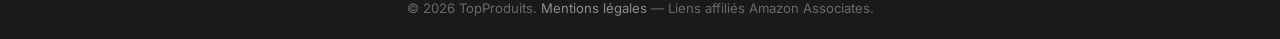
==== commit 15c39e97: "Real products + savings % + Top Deals section + improved comparatifs" ====
--- a/index.html
+++ b/index.html
@@ -115,6 +115,21 @@
     </div>
   </section>
 
+  <!-- ===== TOP DEALS ===== -->
+  <section class="top-deals section" id="top-deals">
+    <div class="container">
+      <div class="section-header-flex">
+        <div>
+          <h2 class="section__title">🔥 Meilleures économies du moment</h2>
+        </div>
+        <a href="#products" class="btn btn--outline">Voir tous les produits</a>
+      </div>
+      <div class="products__grid" id="dealsGrid">
+        <!-- Générés dynamiquement : top 4 produits avec le plus grand rabais -->
+      </div>
+    </div>
+  </section>
+
   <!-- ===== FILTRES + PRODUITS ===== -->
   <section class="products section" id="products">
     <div class="container">
--- a/css/style.css
+++ b/css/style.css
@@ -512,12 +512,27 @@
 .product-card__price {
   display: flex;
   flex-direction: column;
+  gap: .15rem;
+}
+.price-row {
+  display: flex;
+  align-items: center;
+  gap: .4rem;
 }
 .price-current {
   font-size: 1.15rem;
   font-weight: 800;
   color: var(--clr-dark);
 }
+.price-savings {
+  font-size: .75rem;
+  font-weight: 700;
+  color: var(--clr-success);
+  background: rgba(34,197,94,.12);
+  padding: .15rem .45rem;
+  border-radius: 4px;
+  letter-spacing: .3px;
+}
 .price-old {
   font-size: .78rem;
   color: var(--clr-gray-400);
@@ -528,6 +543,24 @@
   font-size: .85rem;
   width: auto;
 }
+
+/* =========================================
+   TOP DEALS
+   ========================================= */
+.top-deals {
+  background: linear-gradient(160deg, #fff8f0 0%, var(--clr-gray-100) 100%);
+  border-top: 1px solid rgba(255,107,0,.1);
+  border-bottom: 1px solid rgba(255,107,0,.1);
+}
+.section-header-flex {
+  display: flex;
+  align-items: center;
+  justify-content: space-between;
+  flex-wrap: wrap;
+  gap: 1rem;
+  margin-bottom: 2rem;
+}
+.section-header-flex .section__title { margin-bottom: 0; }
 
 /* =========================================
    PAGINATION
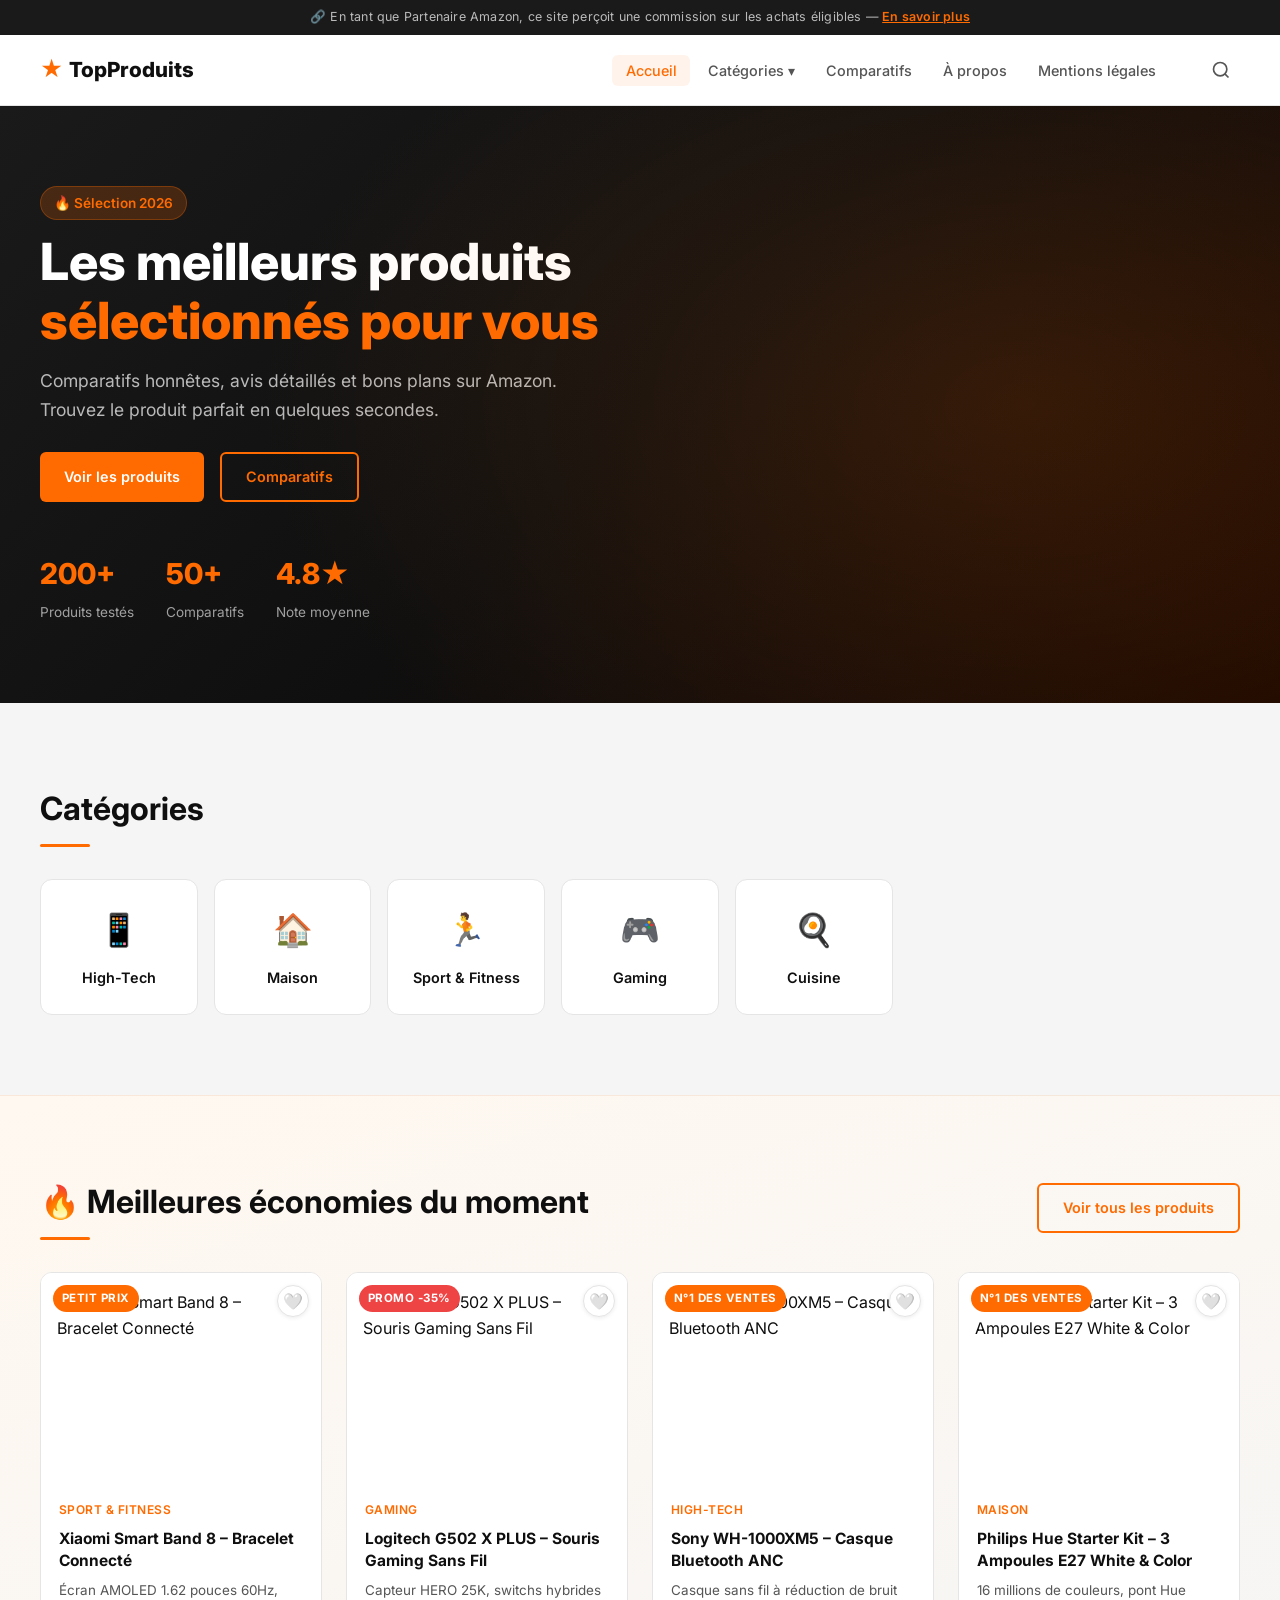
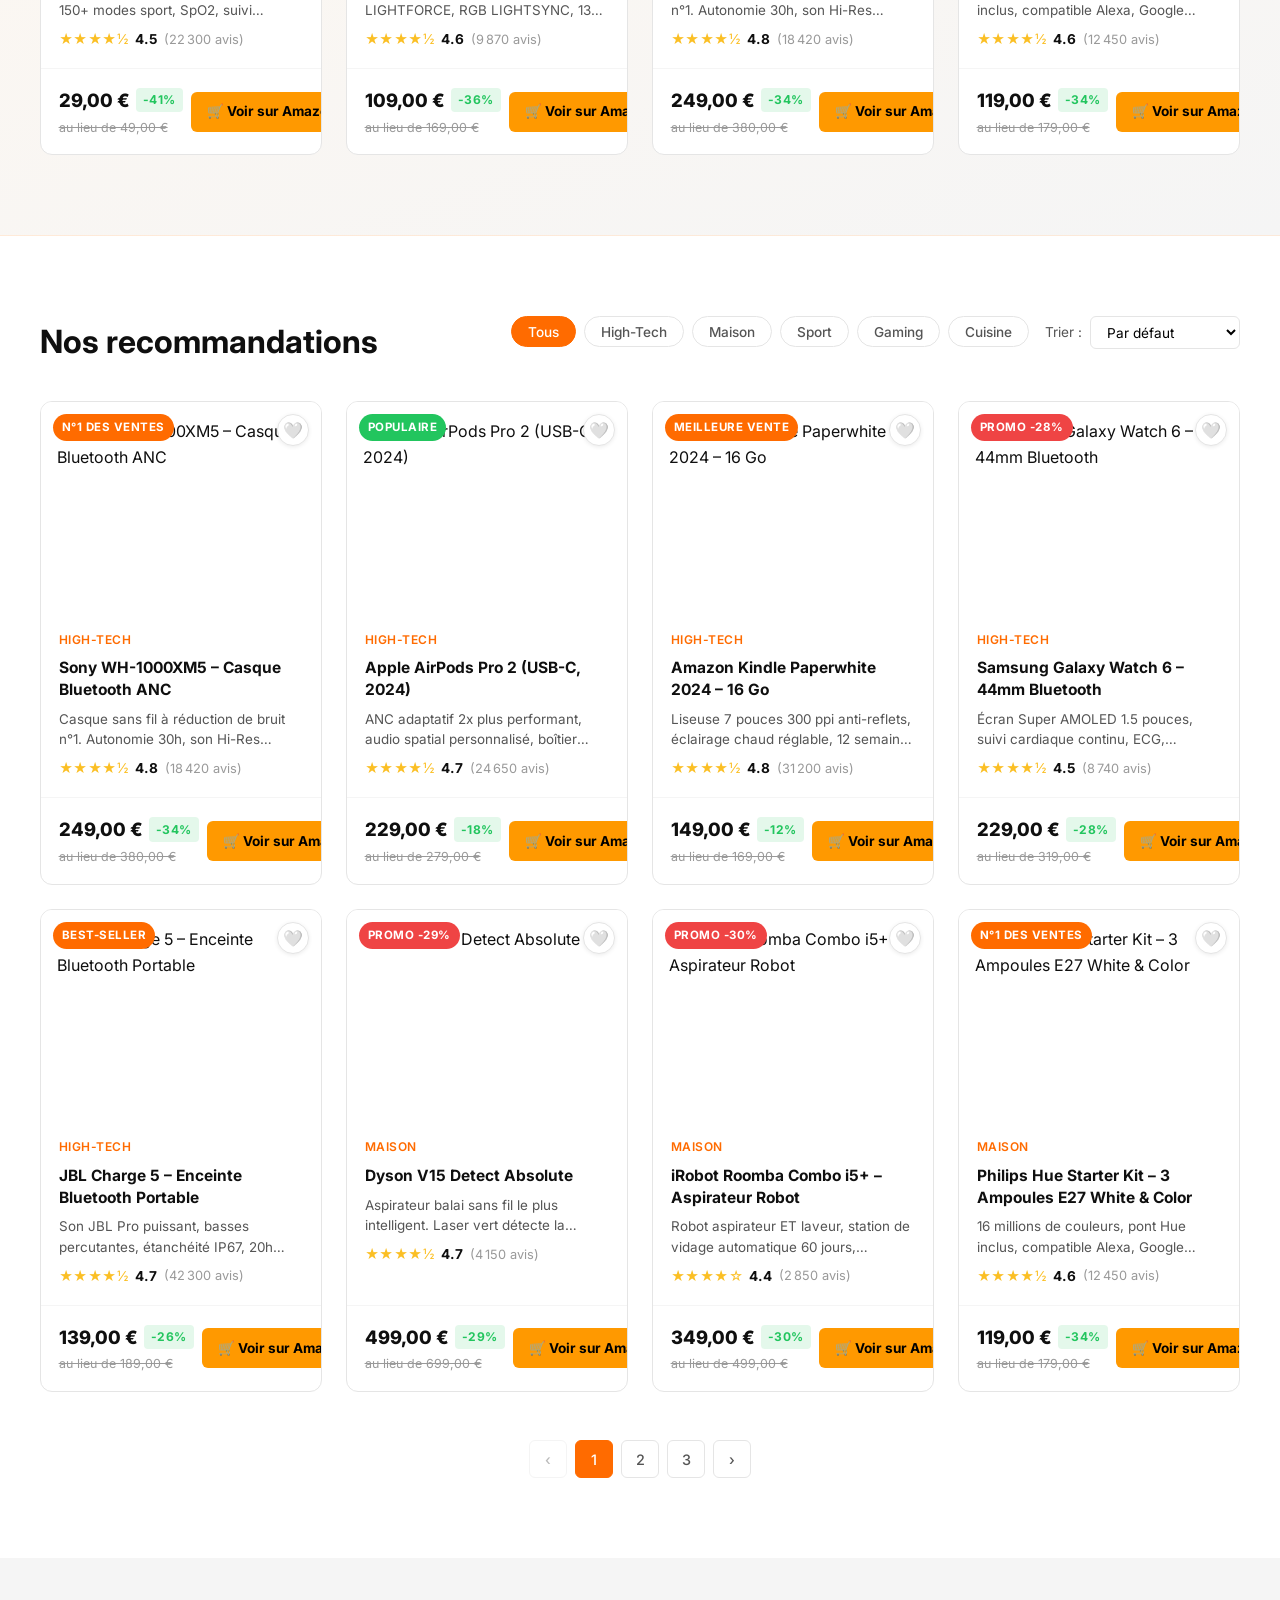
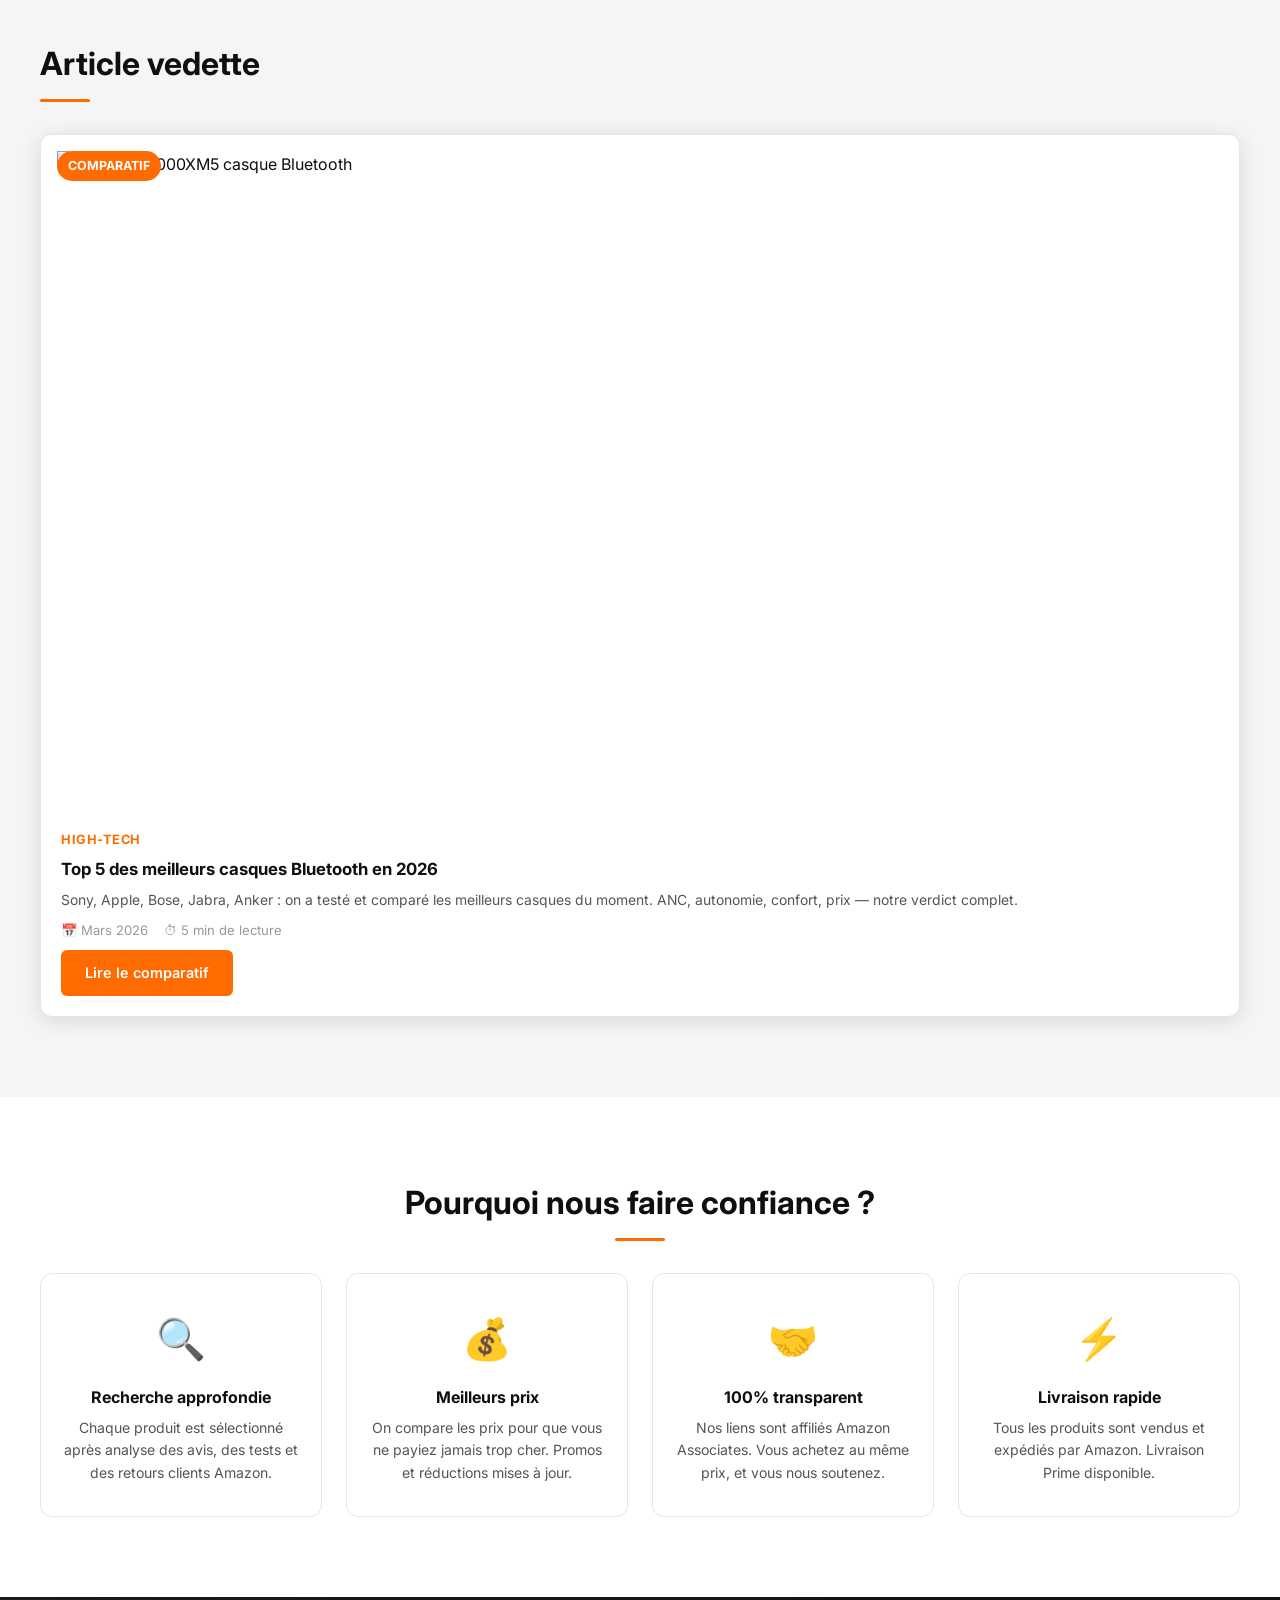
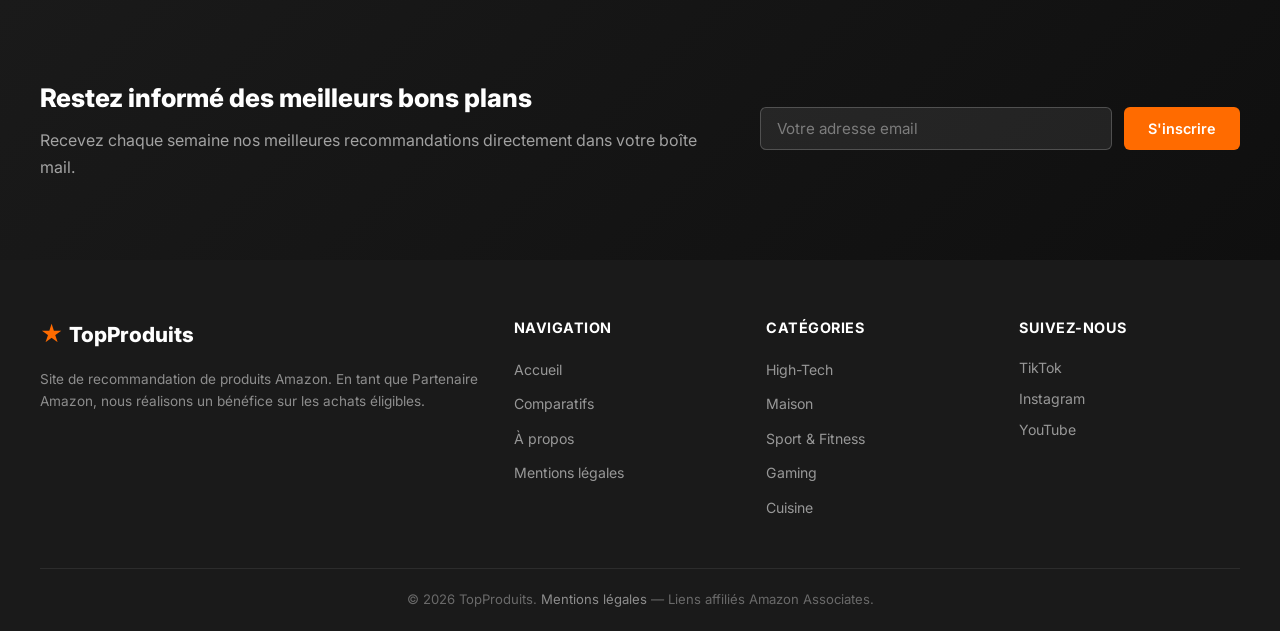
==== commit f07354d9: "Finition pro: images Amazon reelles, trust section, SEO, topbar affilie, CSS polish" ====
--- a/index.html
+++ b/index.html
@@ -3,15 +3,31 @@
 <head>
   <meta charset="UTF-8" />
   <meta name="viewport" content="width=device-width, initial-scale=1.0" />
-  <meta name="description" content="Découvrez les meilleurs produits sélectionnés pour vous. Comparatifs, avis et bons plans Amazon." />
-  <meta name="keywords" content="meilleurs produits, comparatif, avis, bons plans, gadgets, high-tech" />
-  <title>TopProduits – Les meilleures recommandations</title>
+  <meta name="description" content="TopProduits – Comparatifs honnêtes et bons plans Amazon 2026. Découvrez les meilleurs produits high-tech, maison, gaming, sport et cuisine sélectionnés pour vous." />
+  <meta name="keywords" content="meilleurs produits amazon, comparatif, avis, bons plans, high-tech, maison, gaming, sport, cuisine, affiliation amazon" />
+  <meta name="author" content="TopProduits" />
+  <meta name="robots" content="index, follow" />
+  <!-- Open Graph -->
+  <meta property="og:type" content="website" />
+  <meta property="og:title" content="TopProduits – Les meilleures recommandations Amazon 2026" />
+  <meta property="og:description" content="Comparatifs honnêtes, avis détaillés et bons plans Amazon. Trouvez le produit parfait." />
+  <meta property="og:url" content="https://carbone11.github.io/toppromo/" />
+  <!-- Favicon -->
+  <link rel="icon" type="image/svg+xml" href="data:image/svg+xml,<svg xmlns='http://www.w3.org/2000/svg' viewBox='0 0 100 100'><text y='.9em' font-size='90'>★</text></svg>" />
+  <title>TopProduits – Les meilleurs produits Amazon 2026 | Comparatifs &amp; Bons Plans</title>
   <link rel="stylesheet" href="css/style.css" />
   <link rel="preconnect" href="https://fonts.googleapis.com" />
   <link rel="preconnect" href="https://fonts.gstatic.com" crossorigin />
-  <link href="https://fonts.googleapis.com/css2?family=Inter:wght@300;400;500;600;700&display=swap" rel="stylesheet" />
+  <link href="https://fonts.googleapis.com/css2?family=Inter:wght@300;400;500;600;700;800&display=swap" rel="stylesheet" />
 </head>
 <body>
+
+  <!-- ===== AFFILIATE DISCLOSURE TOPBAR ===== -->
+  <div class="affiliate-topbar">
+    <div class="container">
+      🔗 En tant que Partenaire Amazon, ce site perçoit une commission sur les achats éligibles — <a href="mentions-legales.html">En savoir plus</a>
+    </div>
+  </div>
 
   <!-- ===== HEADER ===== -->
   <header class="header">
@@ -29,8 +45,9 @@
             <ul class="nav__submenu">
               <li><a href="#cat-tech">High-Tech</a></li>
               <li><a href="#cat-maison">Maison</a></li>
-              <li><a href="#cat-sport">Sport</a></li>
+              <li><a href="#cat-sport">Sport &amp; Fitness</a></li>
               <li><a href="#cat-gaming">Gaming</a></li>
+              <li><a href="#cat-cuisine">Cuisine</a></li>
             </ul>
           </li>
           <li><a href="comparatifs.html" class="nav__link">Comparatifs</a></li>
@@ -97,7 +114,7 @@
         </a>
         <a href="#cat-sport" class="cat-card" data-filter="sport">
           <div class="cat-card__icon">🏃</div>
-          <span>Sport</span>
+          <span>Sport &amp; Fitness</span>
         </a>
         <a href="#cat-gaming" class="cat-card" data-filter="gaming">
           <div class="cat-card__icon">🎮</div>
@@ -106,10 +123,6 @@
         <a href="#cat-cuisine" class="cat-card" data-filter="cuisine">
           <div class="cat-card__icon">🍳</div>
           <span>Cuisine</span>
-        </a>
-        <a href="#cat-mode" class="cat-card" data-filter="mode">
-          <div class="cat-card__icon">👟</div>
-          <span>Mode</span>
         </a>
       </div>
     </div>
@@ -168,20 +181,49 @@
       <h2 class="section__title">Article vedette</h2>
       <article class="article-card article-card--featured">
         <div class="article-card__img">
-          <img src="https://images.unsplash.com/photo-1505740420928-5e560c06d30e?w=600&q=80" alt="Écouteurs Bluetooth" loading="lazy" />
+          <img src="https://m.media-amazon.com/images/I/51aXvjzcukL._AC_SL1500_.jpg" alt="Sony WH-1000XM5 casque Bluetooth" loading="lazy" />
           <span class="article-card__badge">Comparatif</span>
         </div>
         <div class="article-card__body">
           <span class="article-card__cat">High-Tech</span>
-          <h3>Top 10 des meilleurs écouteurs Bluetooth en 2026</h3>
-          <p>On a testé et comparé les 10 meilleurs écouteurs sans fil du moment pour tous les budgets. Son, confort, autonomie... tout y est.</p>
+          <h3>Top 5 des meilleurs casques Bluetooth en 2026</h3>
+          <p>Sony, Apple, Bose, Jabra, Anker : on a testé et comparé les meilleurs casques du moment. ANC, autonomie, confort, prix — notre verdict complet.</p>
           <div class="article-card__meta">
             <span>📅 Mars 2026</span>
             <span>⏱ 5 min de lecture</span>
           </div>
-          <a href="comparatifs.html" class="btn btn--primary">Lire l'article</a>
+          <a href="comparatifs.html#comparatif-ecouteurs" class="btn btn--primary">Lire le comparatif</a>
         </div>
       </article>
+    </div>
+  </section>
+
+  <!-- ===== TRUST / POURQUOI NOUS ===== -->
+  <section class="trust-section section">
+    <div class="container">
+      <h2 class="section__title" style="text-align:center">Pourquoi nous faire confiance ?</h2>
+      <div class="trust-grid">
+        <div class="trust-card">
+          <div class="trust-card__icon">🔍</div>
+          <h3>Recherche approfondie</h3>
+          <p>Chaque produit est sélectionné après analyse des avis, des tests et des retours clients Amazon.</p>
+        </div>
+        <div class="trust-card">
+          <div class="trust-card__icon">💰</div>
+          <h3>Meilleurs prix</h3>
+          <p>On compare les prix pour que vous ne payiez jamais trop cher. Promos et réductions mises à jour.</p>
+        </div>
+        <div class="trust-card">
+          <div class="trust-card__icon">🤝</div>
+          <h3>100% transparent</h3>
+          <p>Nos liens sont affiliés Amazon Associates. Vous achetez au même prix, et vous nous soutenez.</p>
+        </div>
+        <div class="trust-card">
+          <div class="trust-card__icon">⚡</div>
+          <h3>Livraison rapide</h3>
+          <p>Tous les produits sont vendus et expédiés par Amazon. Livraison Prime disponible.</p>
+        </div>
+      </div>
     </div>
   </section>
 
@@ -223,8 +265,9 @@
         <ul>
           <li><a href="#cat-tech">High-Tech</a></li>
           <li><a href="#cat-maison">Maison</a></li>
-          <li><a href="#cat-sport">Sport</a></li>
+          <li><a href="#cat-sport">Sport &amp; Fitness</a></li>
           <li><a href="#cat-gaming">Gaming</a></li>
+          <li><a href="#cat-cuisine">Cuisine</a></li>
         </ul>
       </div>
       <div class="footer__social">
--- a/css/style.css
+++ b/css/style.css
@@ -65,6 +65,24 @@
 }
 
 /* =========================================
+   AFFILIATE TOPBAR
+   ========================================= */
+.affiliate-topbar {
+  background: var(--clr-gray-900);
+  color: rgba(255,255,255,.7);
+  font-size: .78rem;
+  text-align: center;
+  padding: .45rem 0;
+  letter-spacing: .2px;
+}
+.affiliate-topbar a {
+  color: var(--clr-primary);
+  font-weight: 600;
+  text-decoration: underline;
+}
+.affiliate-topbar a:hover { color: #fff; }
+
+/* =========================================
    BUTTONS
    ========================================= */
 .btn {
@@ -422,14 +440,18 @@
   position: relative;
   aspect-ratio: 4/3;
   overflow: hidden;
-  background: var(--clr-gray-100);
+  background: #fff;
+  display: flex;
+  align-items: center;
+  justify-content: center;
+  padding: 1rem;
 }
 .product-card__img img {
   width: 100%; height: 100%;
-  object-fit: cover;
+  object-fit: contain;
   transition: transform .4s ease;
 }
-.product-card:hover .product-card__img img { transform: scale(1.04); }
+.product-card:hover .product-card__img img { transform: scale(1.06); }
 
 .product-card__badge {
   position: absolute;
@@ -607,7 +629,9 @@
 }
 .article-card__img img {
   width: 100%; height: 100%;
-  object-fit: cover;
+  object-fit: contain;
+  background: #fff;
+  padding: 1.5rem;
   transition: transform .4s ease;
 }
 .article-card--featured:hover .article-card__img img { transform: scale(1.03); }
@@ -651,6 +675,34 @@
   font-size: .82rem;
   color: var(--clr-gray-400);
 }
+
+/* =========================================
+   TRUST SECTION
+   ========================================= */
+.trust-section {
+  background: var(--clr-white);
+}
+.trust-section .section__title::after { margin-inline: auto; }
+.trust-grid {
+  display: grid;
+  grid-template-columns: repeat(auto-fill, minmax(230px, 1fr));
+  gap: 1.5rem;
+}
+.trust-card {
+  text-align: center;
+  padding: 2rem 1.25rem;
+  border: 1px solid var(--clr-gray-200);
+  border-radius: var(--radius-md);
+  transition: var(--trans);
+}
+.trust-card:hover {
+  border-color: var(--clr-primary);
+  box-shadow: 0 0 0 3px rgba(255,107,0,.08);
+  transform: translateY(-3px);
+}
+.trust-card__icon { font-size: 2.5rem; margin-bottom: .75rem; }
+.trust-card h3 { font-size: 1rem; font-weight: 700; margin-bottom: .4rem; }
+.trust-card p { font-size: .88rem; color: var(--clr-gray-600); line-height: 1.6; }
 
 /* =========================================
    NEWSLETTER
@@ -792,7 +844,18 @@
   flex-direction: column;
 }
 .article-card:hover { box-shadow: var(--shadow-lg); transform: translateY(-4px); border-color: transparent; }
-.article-card .article-card__img { aspect-ratio: 16/9; }
+.article-card .article-card__img {
+  aspect-ratio: 16/9;
+  background: #fff;
+  display: flex;
+  align-items: center;
+  justify-content: center;
+}
+.article-card .article-card__img img {
+  width: 100%; height: 100%;
+  object-fit: contain;
+  padding: 1rem;
+}
 .article-card .article-card__body { padding: 1.25rem; flex: 1; display: flex; flex-direction: column; gap: .5rem; }
 .article-card .article-card__body h3 { font-size: 1.05rem; font-weight: 700; line-height: 1.4; }
 .article-card .article-card__body p { font-size: .87rem; color: var(--clr-gray-600); flex: 1; }
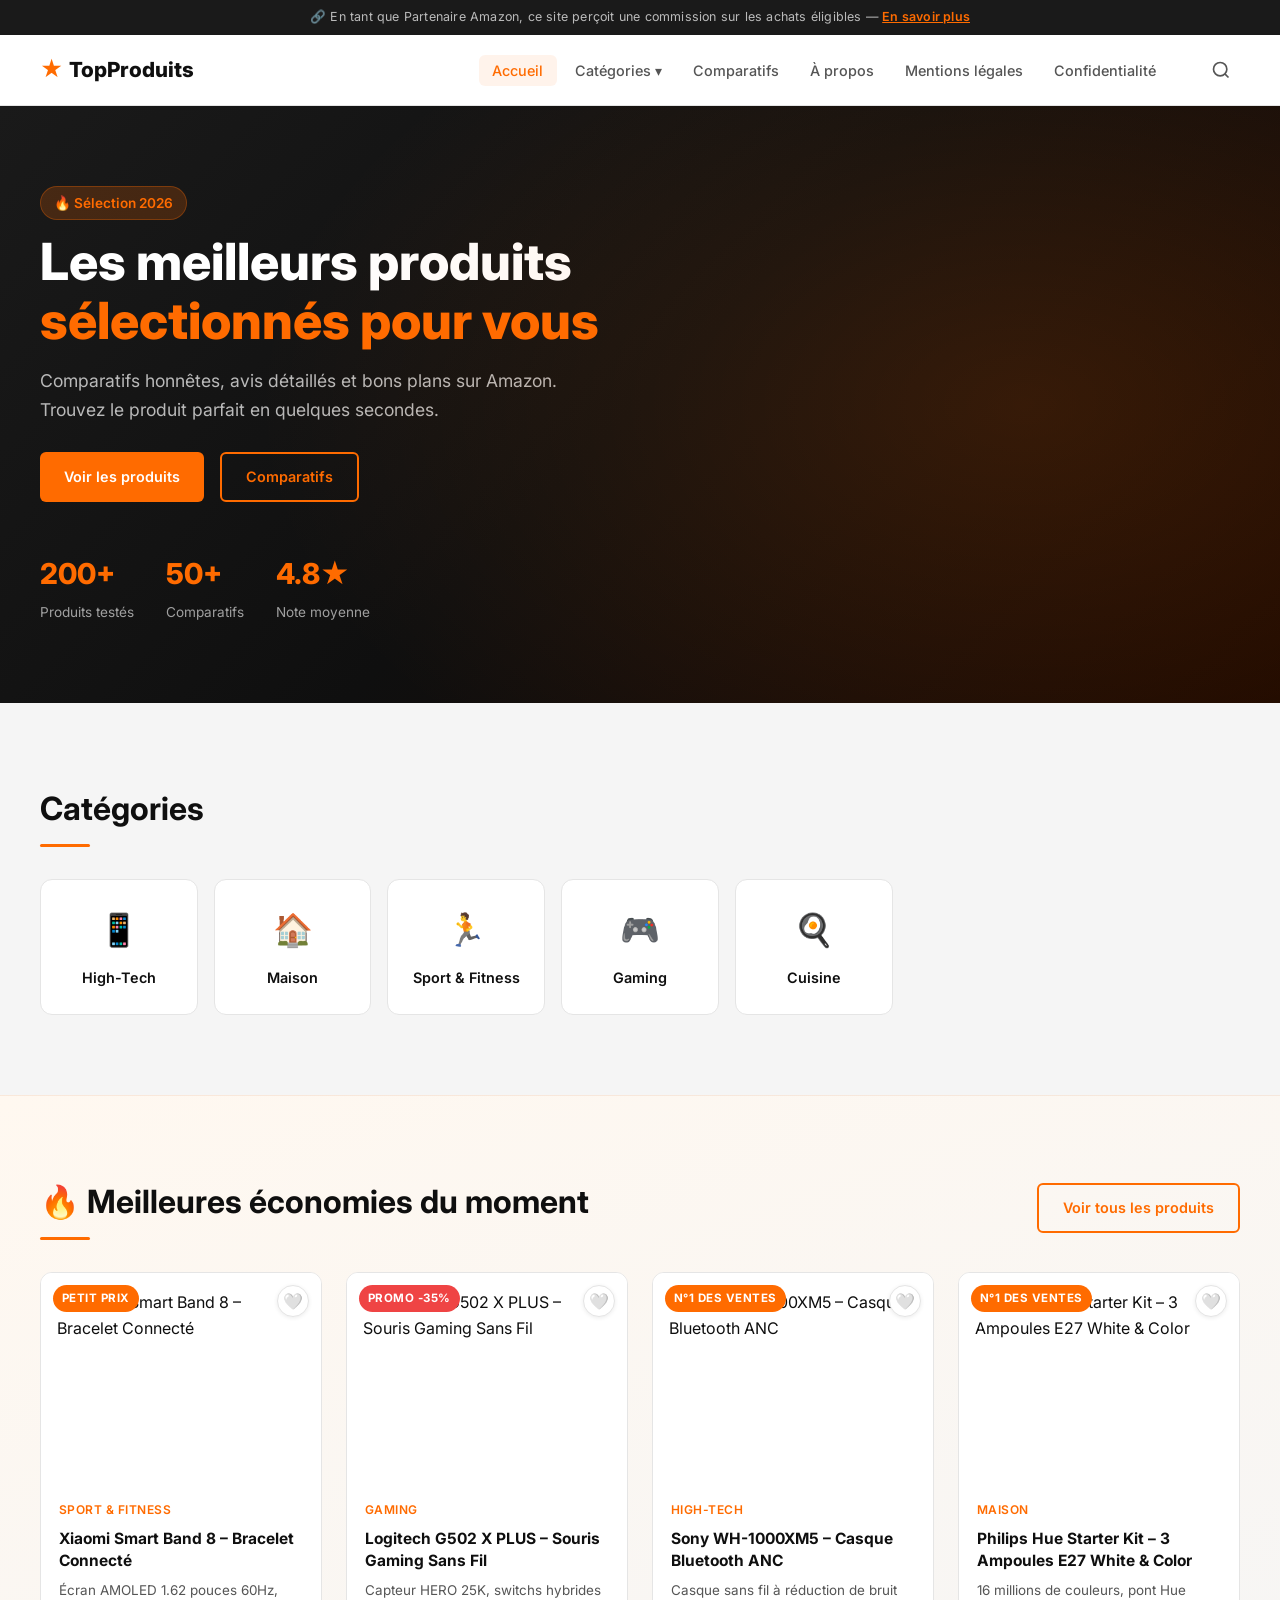
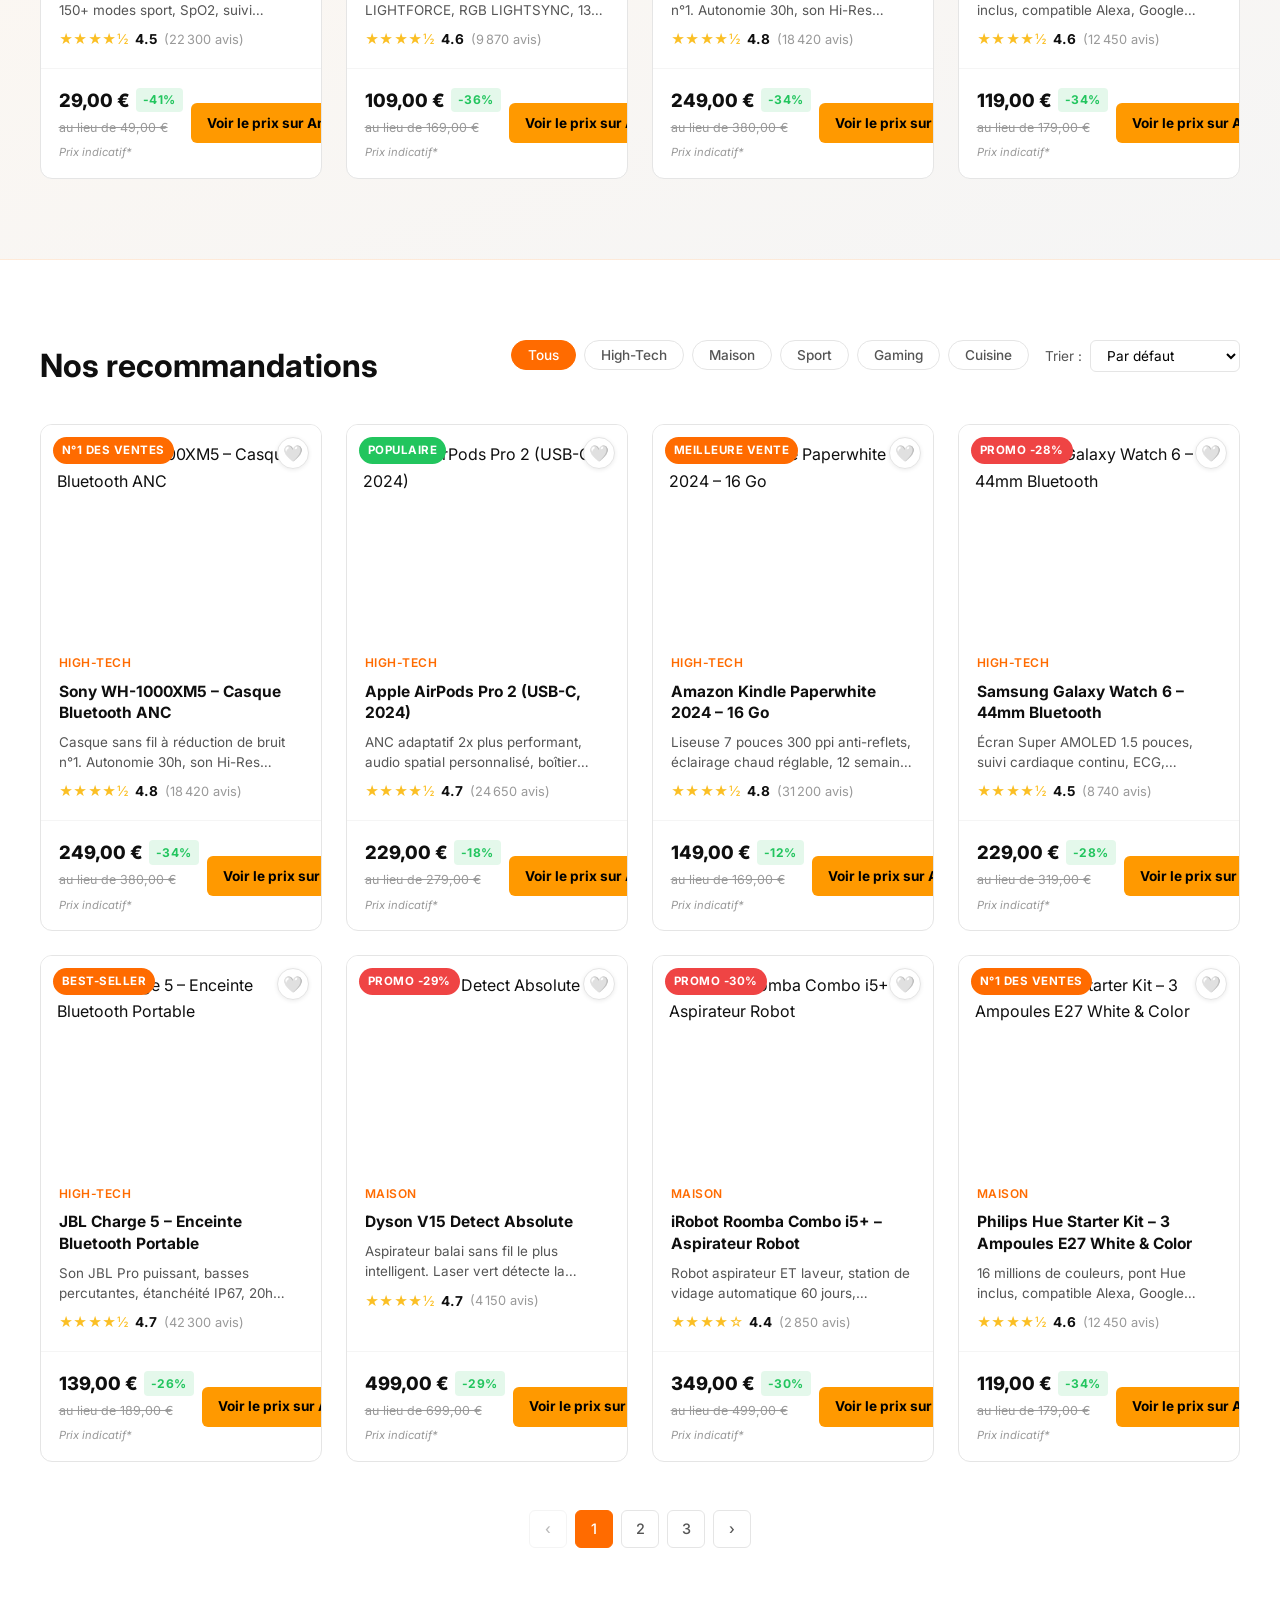
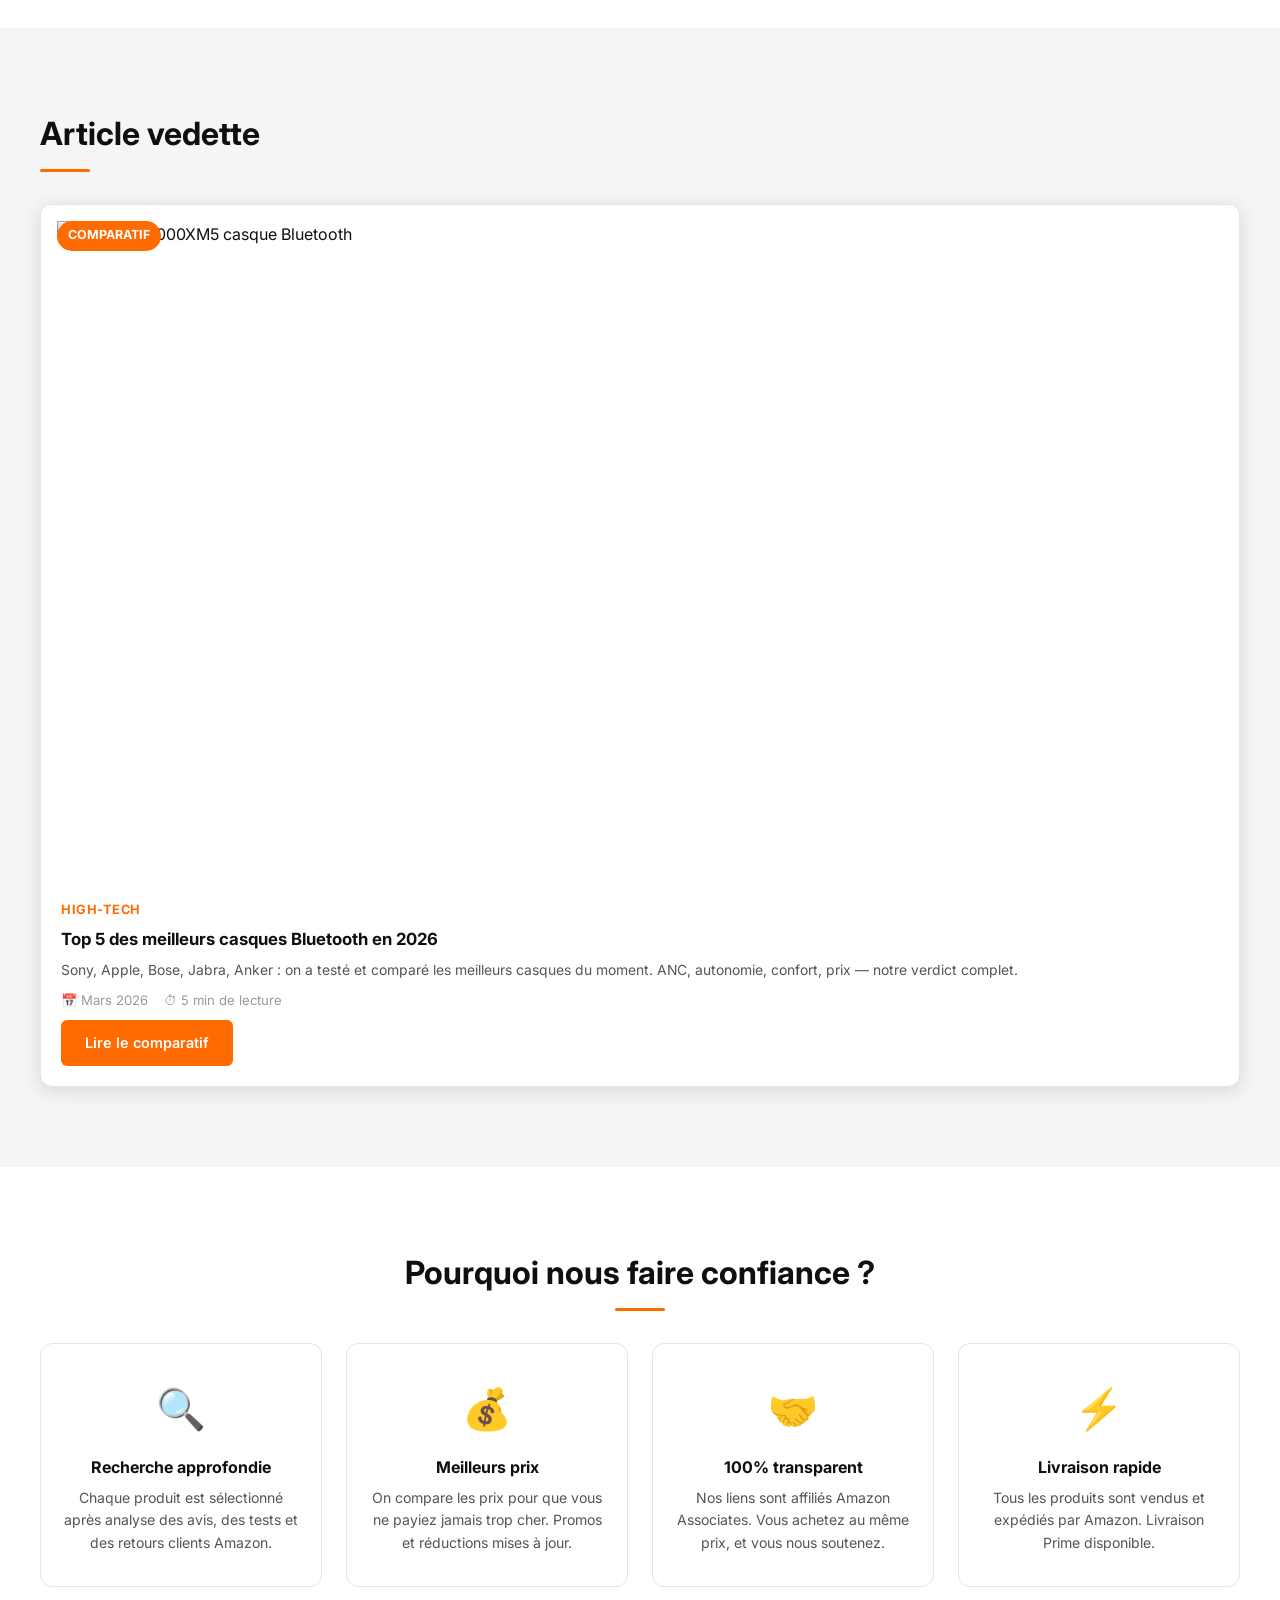
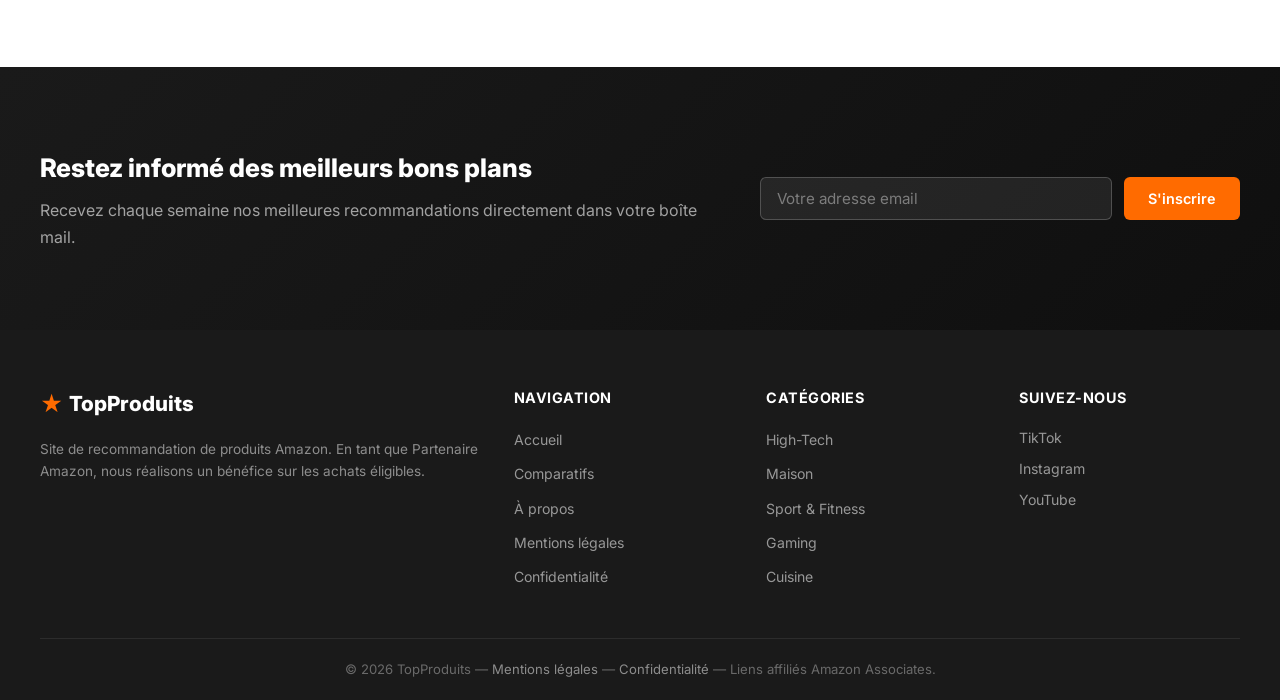
==== commit 2983f549: "Cahier des charges final: liens tag=snaken18-21, politique confidentialite, conformite Amazon, SEO, " ====
--- a/index.html
+++ b/index.html
@@ -53,6 +53,7 @@
           <li><a href="comparatifs.html" class="nav__link">Comparatifs</a></li>
           <li><a href="a-propos.html" class="nav__link">À propos</a></li>
           <li><a href="mentions-legales.html" class="nav__link">Mentions légales</a></li>
+          <li><a href="politique-confidentialite.html" class="nav__link">Confidentialité</a></li>
         </ul>
       </nav>
 
@@ -258,6 +259,7 @@
           <li><a href="comparatifs.html">Comparatifs</a></li>
           <li><a href="a-propos.html">À propos</a></li>
           <li><a href="mentions-legales.html">Mentions légales</a></li>
+          <li><a href="politique-confidentialite.html">Confidentialité</a></li>
         </ul>
       </div>
       <div class="footer__links">
@@ -281,7 +283,7 @@
     </div>
     <div class="footer__bottom">
       <div class="container">
-        <p>© 2026 TopProduits. <a href="mentions-legales.html">Mentions légales</a> — Liens affiliés Amazon Associates.</p>
+        <p>© 2026 TopProduits — <a href="mentions-legales.html">Mentions légales</a> — <a href="politique-confidentialite.html">Confidentialité</a> — Liens affiliés Amazon Associates.</p>
       </div>
     </div>
   </footer>
--- a/css/style.css
+++ b/css/style.css
@@ -560,6 +560,13 @@
   color: var(--clr-gray-400);
   text-decoration: line-through;
 }
+.price-disclaimer {
+  display: block;
+  font-size: .7rem;
+  color: var(--clr-gray-400);
+  font-style: italic;
+  margin-top: .15rem;
+}
 .product-card__footer .btn--amazon {
   padding: .55rem 1rem;
   font-size: .85rem;
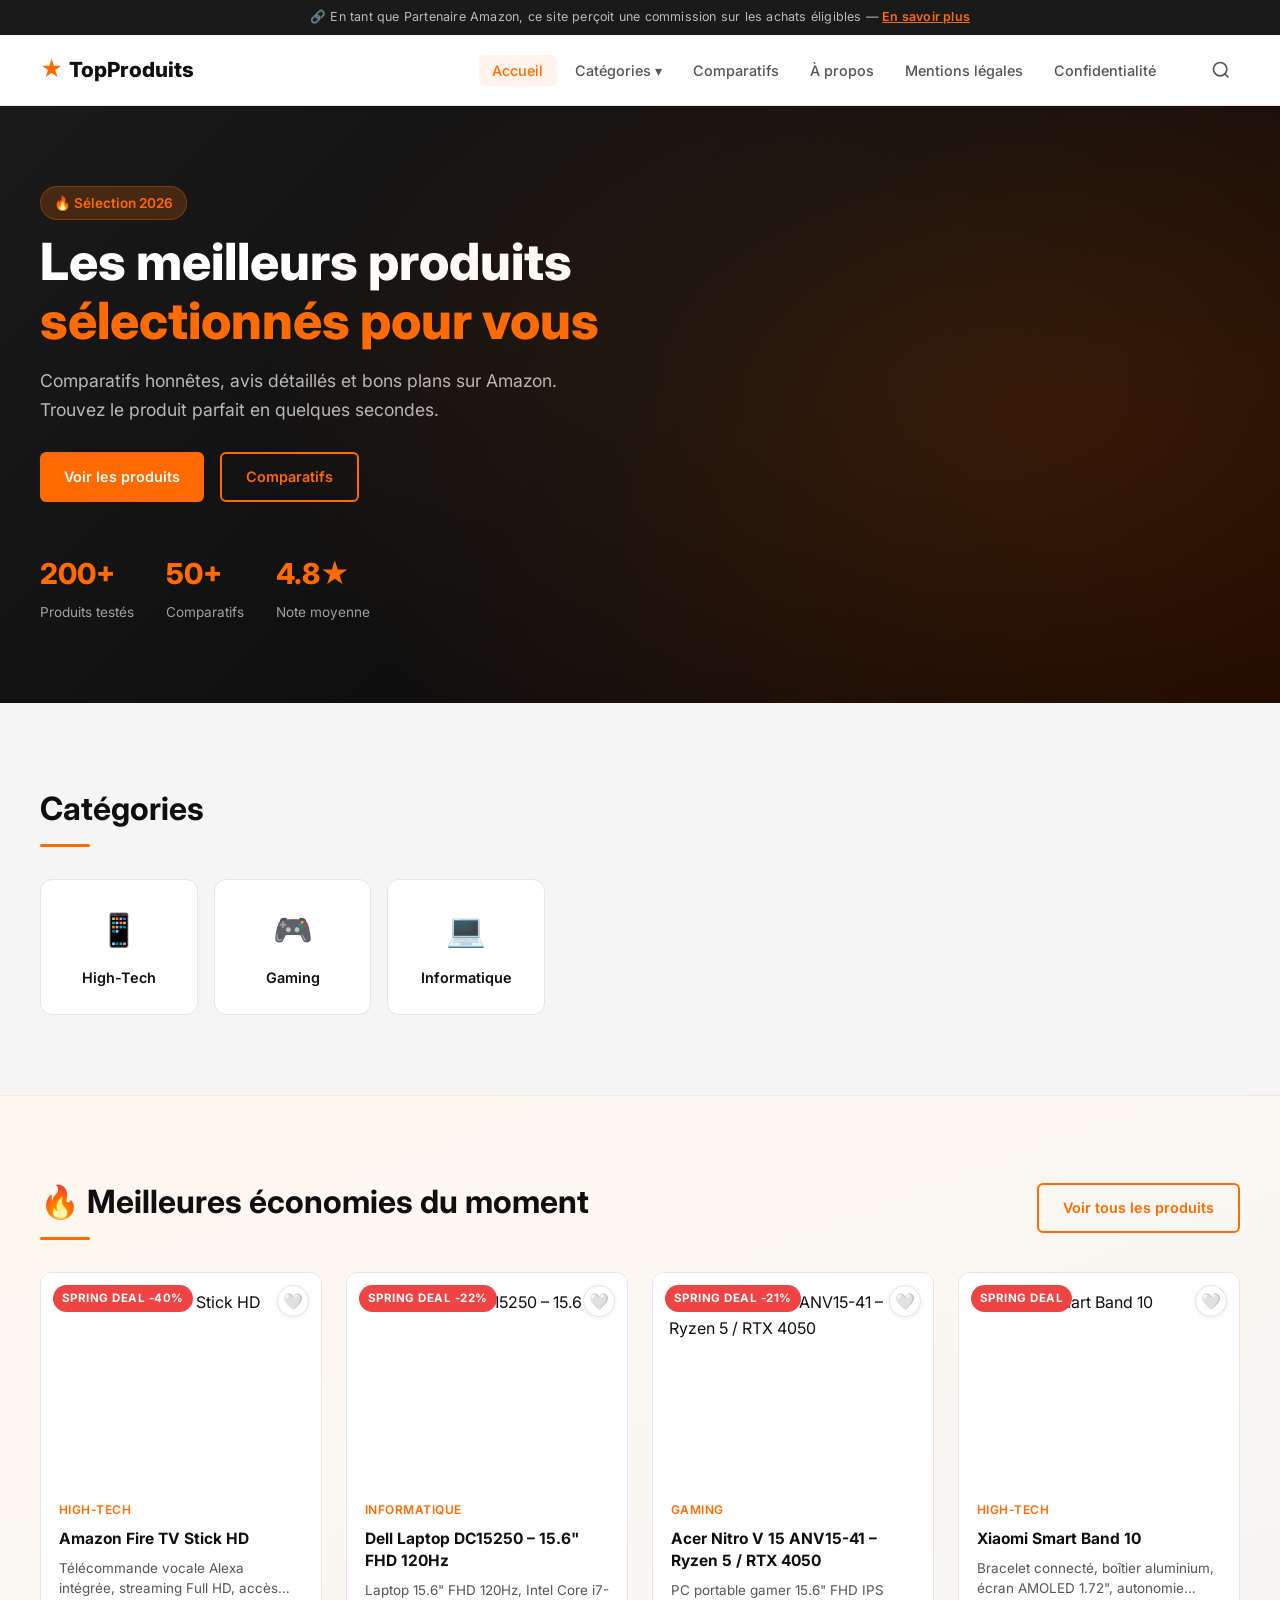
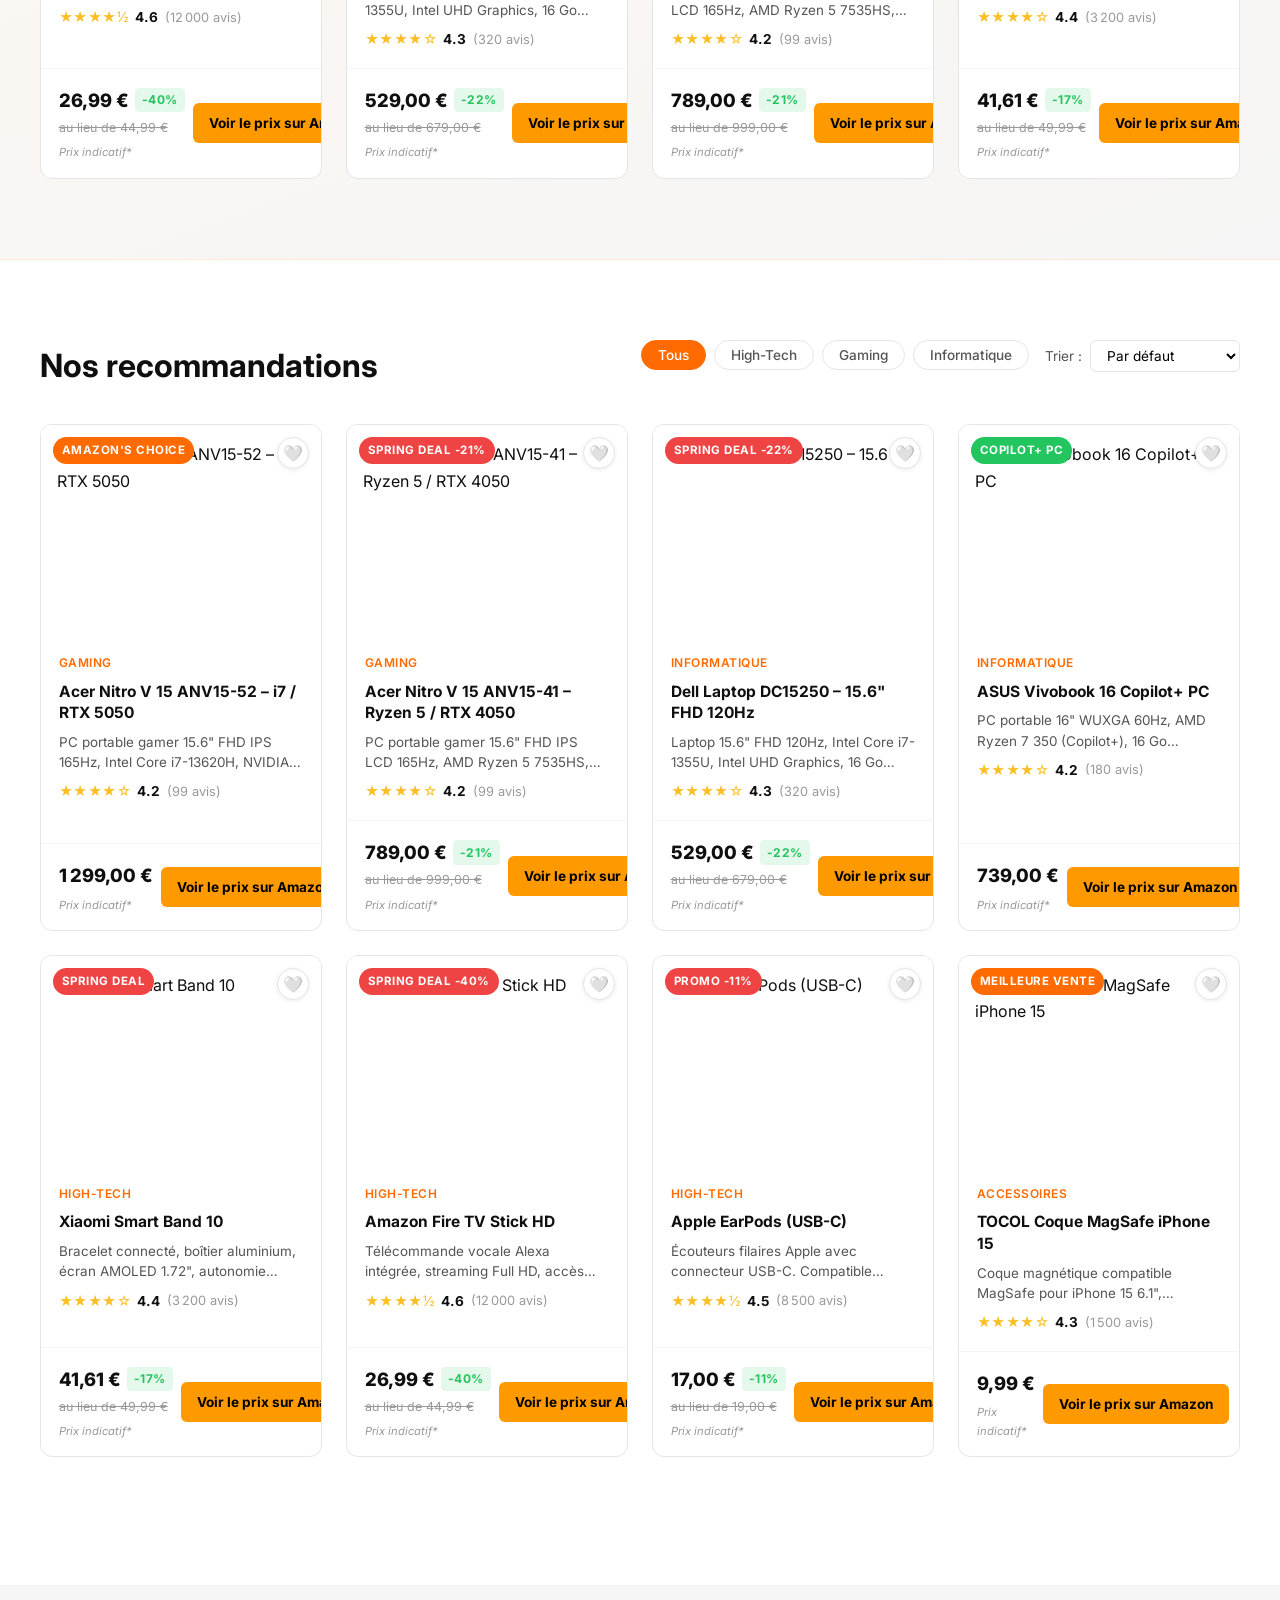
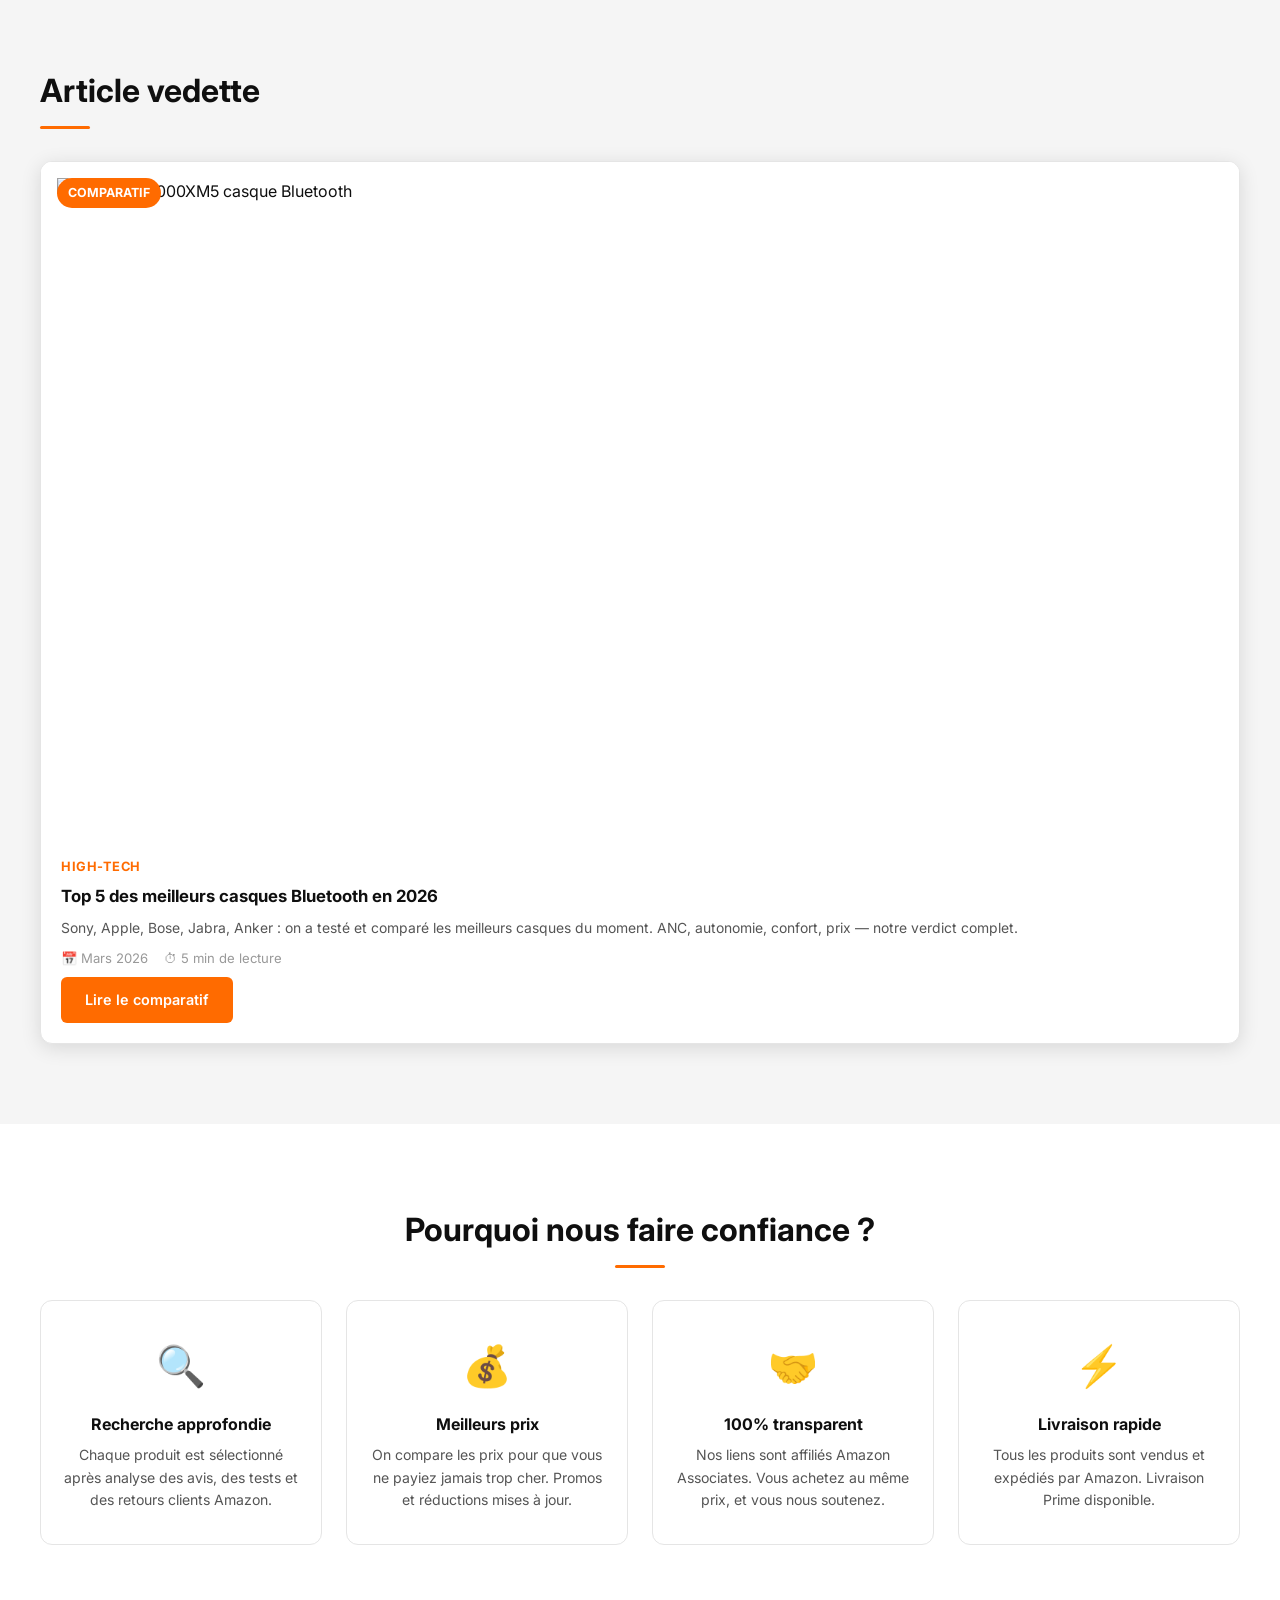
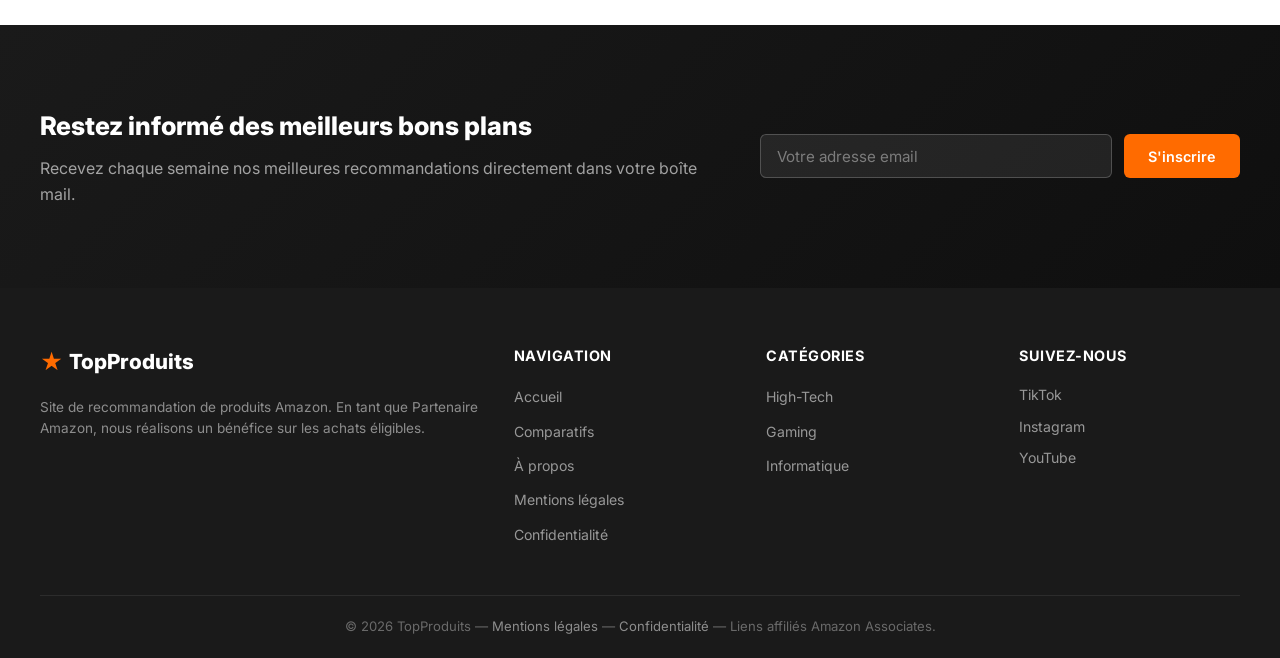
==== commit 4c034fca: "Nouveau catalogue 8 produits SiteStripe - maj categories et comparatifs" ====
--- a/index.html
+++ b/index.html
@@ -44,10 +44,8 @@
             <a href="#categories" class="nav__link">Catégories ▾</a>
             <ul class="nav__submenu">
               <li><a href="#cat-tech">High-Tech</a></li>
-              <li><a href="#cat-maison">Maison</a></li>
-              <li><a href="#cat-sport">Sport &amp; Fitness</a></li>
               <li><a href="#cat-gaming">Gaming</a></li>
-              <li><a href="#cat-cuisine">Cuisine</a></li>
+              <li><a href="#cat-informatique">Informatique</a></li>
             </ul>
           </li>
           <li><a href="comparatifs.html" class="nav__link">Comparatifs</a></li>
@@ -109,21 +107,13 @@
           <div class="cat-card__icon">📱</div>
           <span>High-Tech</span>
         </a>
-        <a href="#cat-maison" class="cat-card" data-filter="maison">
-          <div class="cat-card__icon">🏠</div>
-          <span>Maison</span>
-        </a>
-        <a href="#cat-sport" class="cat-card" data-filter="sport">
-          <div class="cat-card__icon">🏃</div>
-          <span>Sport &amp; Fitness</span>
-        </a>
         <a href="#cat-gaming" class="cat-card" data-filter="gaming">
           <div class="cat-card__icon">🎮</div>
           <span>Gaming</span>
         </a>
-        <a href="#cat-cuisine" class="cat-card" data-filter="cuisine">
-          <div class="cat-card__icon">🍳</div>
-          <span>Cuisine</span>
+        <a href="#cat-informatique" class="cat-card" data-filter="informatique">
+          <div class="cat-card__icon">💻</div>
+          <span>Informatique</span>
         </a>
       </div>
     </div>
@@ -152,10 +142,8 @@
         <div class="filters" id="filters">
           <button class="filter-btn active" data-cat="all">Tous</button>
           <button class="filter-btn" data-cat="tech">High-Tech</button>
-          <button class="filter-btn" data-cat="maison">Maison</button>
-          <button class="filter-btn" data-cat="sport">Sport</button>
           <button class="filter-btn" data-cat="gaming">Gaming</button>
-          <button class="filter-btn" data-cat="cuisine">Cuisine</button>
+          <button class="filter-btn" data-cat="informatique">Informatique</button>
         </div>
         <div class="sort">
           <label for="sortSelect">Trier :</label>
@@ -266,10 +254,8 @@
         <h4>Catégories</h4>
         <ul>
           <li><a href="#cat-tech">High-Tech</a></li>
-          <li><a href="#cat-maison">Maison</a></li>
-          <li><a href="#cat-sport">Sport &amp; Fitness</a></li>
           <li><a href="#cat-gaming">Gaming</a></li>
-          <li><a href="#cat-cuisine">Cuisine</a></li>
+          <li><a href="#cat-informatique">Informatique</a></li>
         </ul>
       </div>
       <div class="footer__social">
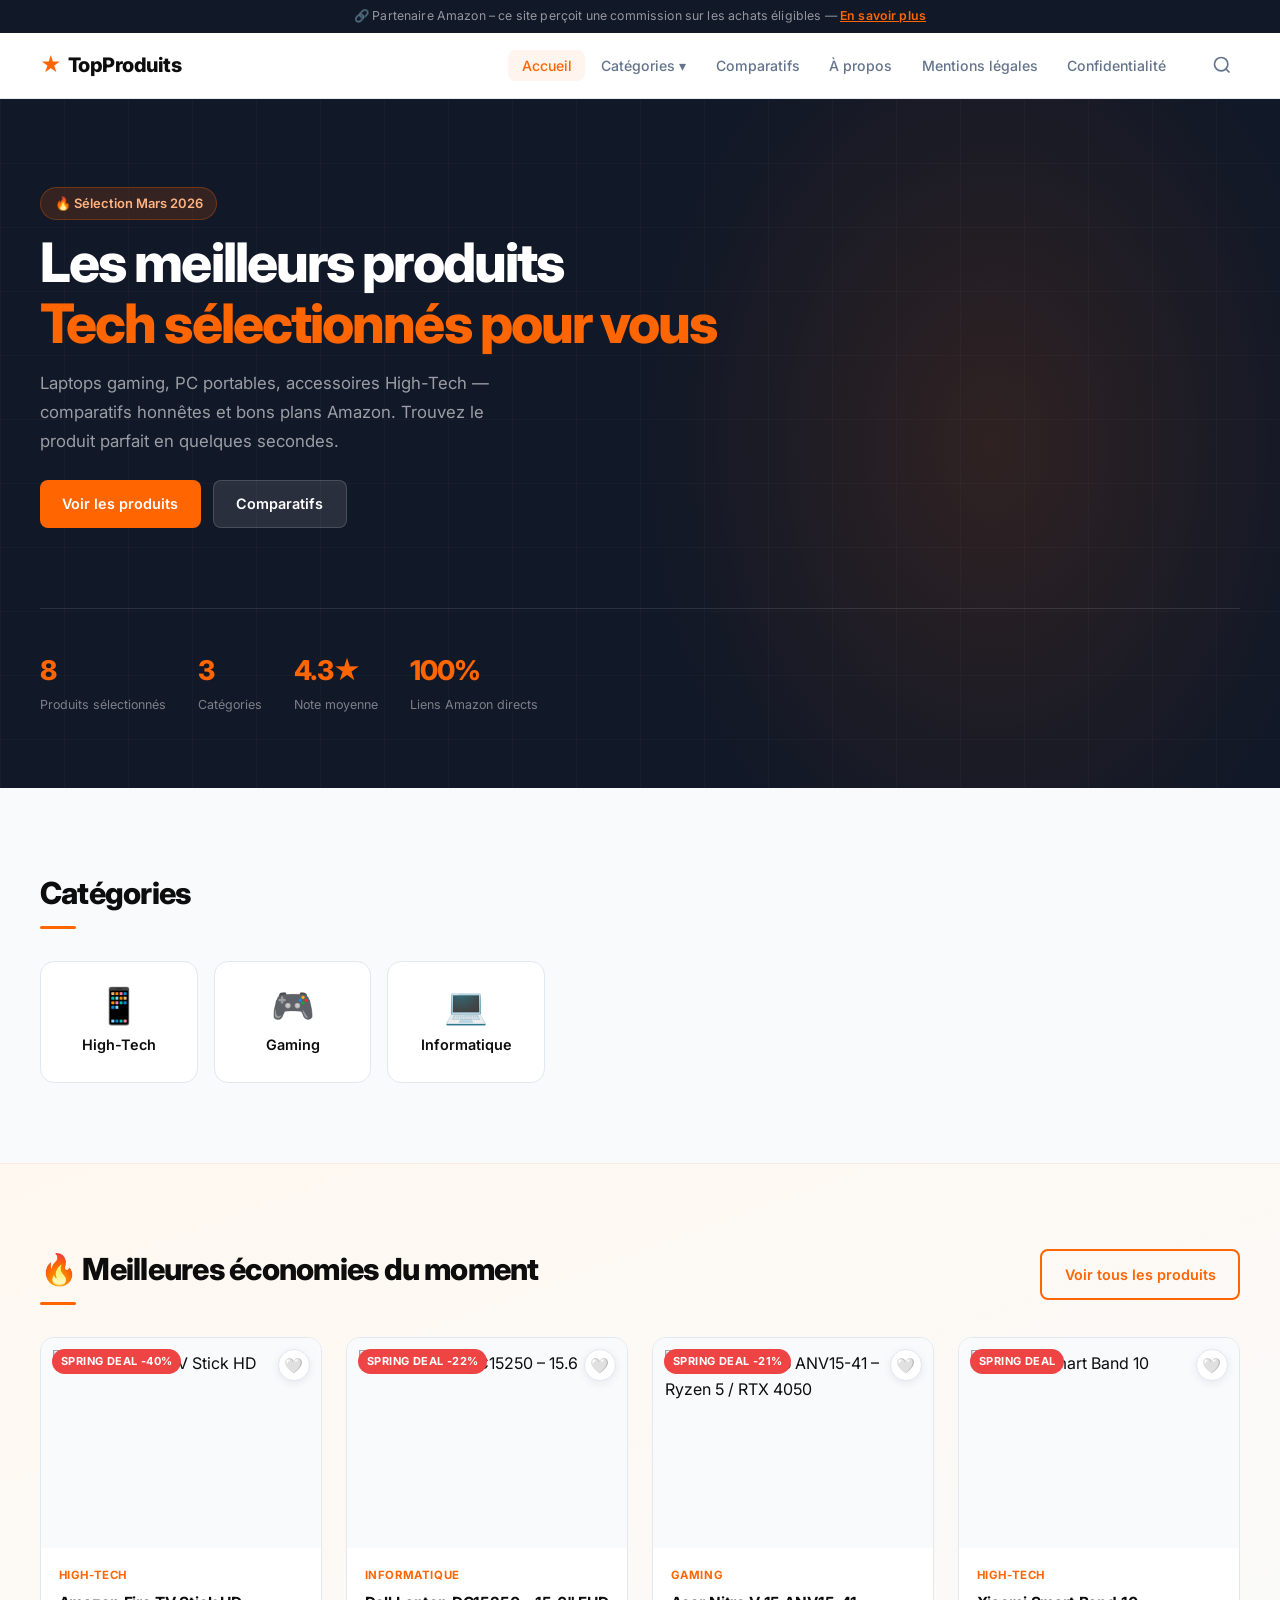
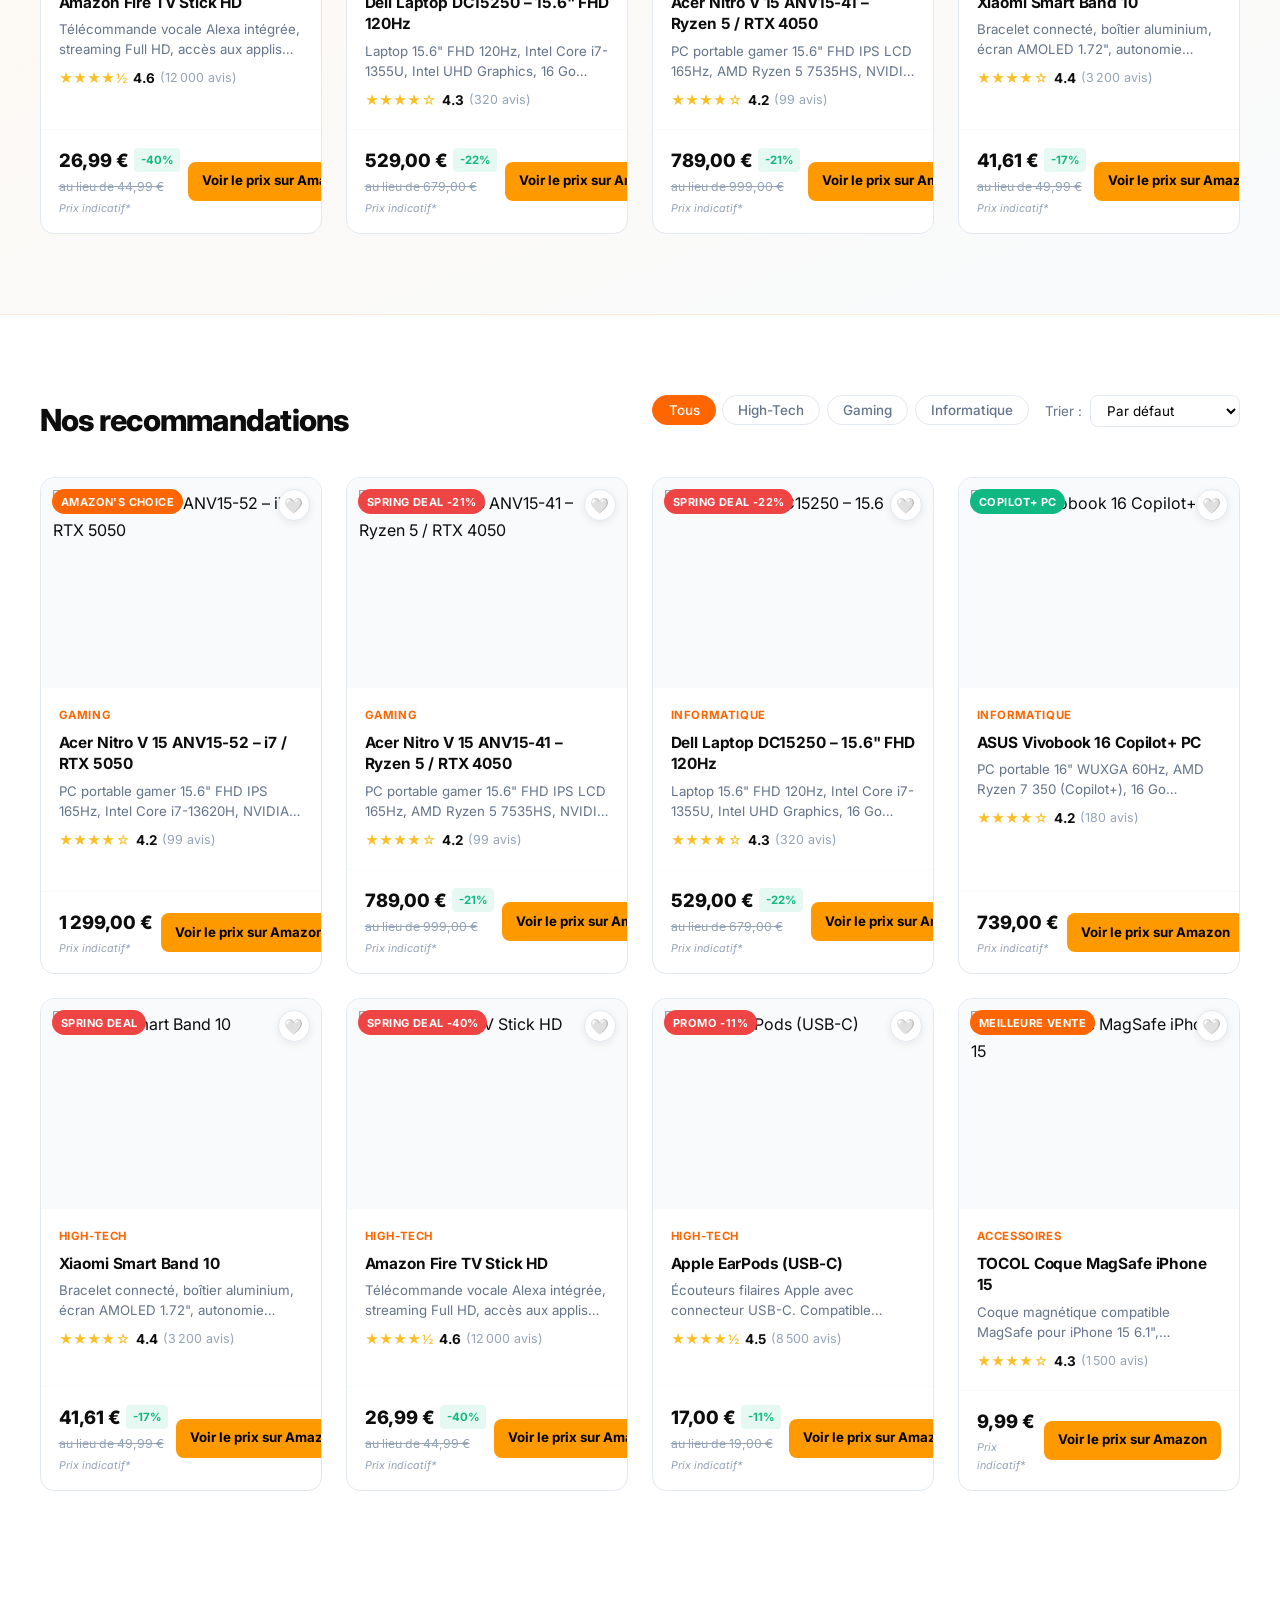
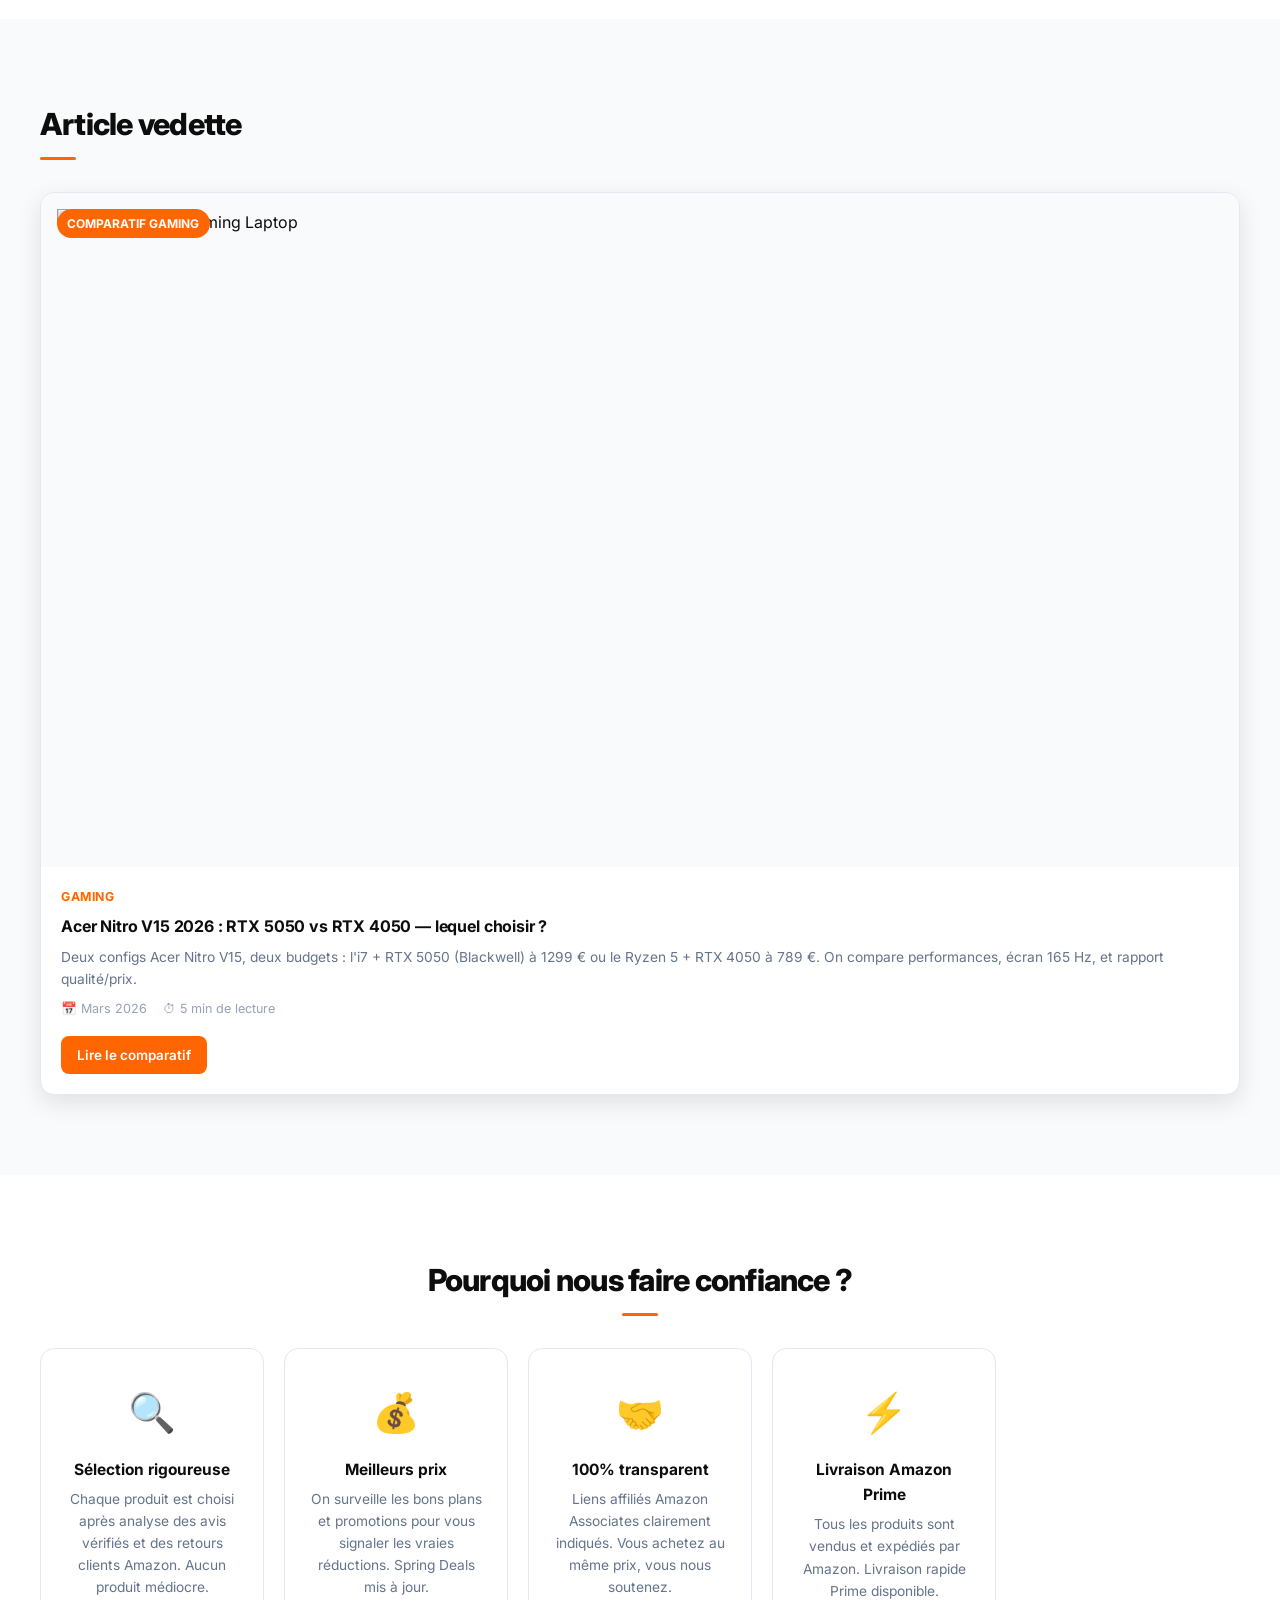
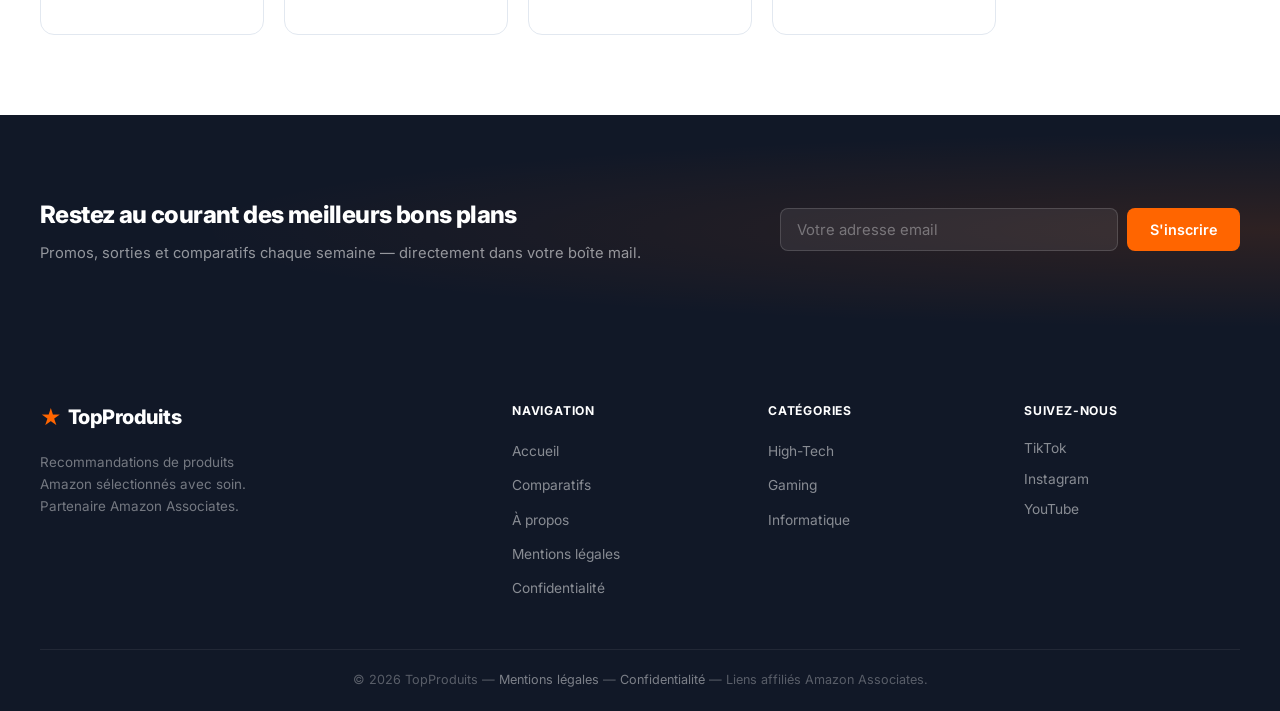
==== commit 8846608b: "Refonte complete du site - nouveau CSS + toutes pages mises a jour" ====
--- a/index.html
+++ b/index.html
@@ -1,20 +1,18 @@
-<!DOCTYPE html>
+﻿<!DOCTYPE html>
 <html lang="fr">
 <head>
   <meta charset="UTF-8" />
   <meta name="viewport" content="width=device-width, initial-scale=1.0" />
-  <meta name="description" content="TopProduits – Comparatifs honnêtes et bons plans Amazon 2026. Découvrez les meilleurs produits high-tech, maison, gaming, sport et cuisine sélectionnés pour vous." />
-  <meta name="keywords" content="meilleurs produits amazon, comparatif, avis, bons plans, high-tech, maison, gaming, sport, cuisine, affiliation amazon" />
+  <meta name="description" content="TopProduits – Meilleurs produits High-Tech, Gaming et Informatique Amazon 2026. Laptops gaming, PC portables, accessoires – comparatifs honnêtes et liens directs." />
+  <meta name="keywords" content="meilleurs produits amazon, laptop gaming, acer nitro, dell, asus vivobook, xiaomi, fire tv stick, comparatif, affiliation amazon" />
   <meta name="author" content="TopProduits" />
   <meta name="robots" content="index, follow" />
-  <!-- Open Graph -->
   <meta property="og:type" content="website" />
   <meta property="og:title" content="TopProduits – Les meilleures recommandations Amazon 2026" />
   <meta property="og:description" content="Comparatifs honnêtes, avis détaillés et bons plans Amazon. Trouvez le produit parfait." />
   <meta property="og:url" content="https://carbone11.github.io/toppromo/" />
-  <!-- Favicon -->
   <link rel="icon" type="image/svg+xml" href="data:image/svg+xml,<svg xmlns='http://www.w3.org/2000/svg' viewBox='0 0 100 100'><text y='.9em' font-size='90'>★</text></svg>" />
-  <title>TopProduits – Les meilleurs produits Amazon 2026 | Comparatifs &amp; Bons Plans</title>
+  <title>TopProduits – Les meilleurs produits Amazon 2026 | High-Tech, Gaming, Informatique</title>
   <link rel="stylesheet" href="css/style.css" />
   <link rel="preconnect" href="https://fonts.googleapis.com" />
   <link rel="preconnect" href="https://fonts.gstatic.com" crossorigin />
@@ -22,21 +20,20 @@
 </head>
 <body>
 
-  <!-- ===== AFFILIATE DISCLOSURE TOPBAR ===== -->
+  <!-- AFFILIATE TOPBAR -->
   <div class="affiliate-topbar">
     <div class="container">
-      🔗 En tant que Partenaire Amazon, ce site perçoit une commission sur les achats éligibles — <a href="mentions-legales.html">En savoir plus</a>
+      🔗 Partenaire Amazon – ce site perçoit une commission sur les achats éligibles — <a href="mentions-legales.html">En savoir plus</a>
     </div>
   </div>
 
-  <!-- ===== HEADER ===== -->
+  <!-- HEADER -->
   <header class="header">
     <div class="container header__inner">
       <a href="index.html" class="logo">
         <span class="logo__icon">★</span>
         <span class="logo__text">TopProduits</span>
       </a>
-
       <nav class="nav" id="nav">
         <ul class="nav__list">
           <li><a href="index.html" class="nav__link active">Accueil</a></li>
@@ -54,23 +51,18 @@
           <li><a href="politique-confidentialite.html" class="nav__link">Confidentialité</a></li>
         </ul>
       </nav>
-
       <div class="header__actions">
-        <button class="btn-search-toggle" id="searchToggle" aria-label="Ouvrir la recherche">
+        <button class="btn-search-toggle" id="searchToggle" aria-label="Recherche">
           <svg width="20" height="20" viewBox="0 0 24 24" fill="none" stroke="currentColor" stroke-width="2"><circle cx="11" cy="11" r="8"/><line x1="21" y1="21" x2="16.65" y2="16.65"/></svg>
         </button>
-        <button class="btn-menu" id="menuToggle" aria-label="Menu">
-          <span></span><span></span><span></span>
-        </button>
-      </div>
-    </div>
-
-    <!-- Barre de recherche -->
+        <button class="btn-menu" id="menuToggle" aria-label="Menu"><span></span><span></span><span></span></button>
+      </div>
+    </div>
     <div class="search-bar" id="searchBar">
       <div class="container">
         <div class="search-bar__inner">
           <svg width="20" height="20" viewBox="0 0 24 24" fill="none" stroke="currentColor" stroke-width="2"><circle cx="11" cy="11" r="8"/><line x1="21" y1="21" x2="16.65" y2="16.65"/></svg>
-          <input type="search" id="searchInput" placeholder="Rechercher un produit..." autocomplete="off" />
+          <input type="search" id="searchInput" placeholder="Rechercher un produit…" autocomplete="off" />
           <button class="btn-close-search" id="closeSearch" aria-label="Fermer">✕</button>
         </div>
         <div class="search-results" id="searchResults"></div>
@@ -78,27 +70,28 @@
     </div>
   </header>
 
-  <!-- ===== HERO ===== -->
+  <!-- HERO -->
   <section class="hero">
     <div class="container hero__inner">
       <div class="hero__text">
-        <span class="hero__badge">🔥 Sélection 2026</span>
-        <h1 class="hero__title">Les meilleurs produits<br /><span>sélectionnés pour vous</span></h1>
-        <p class="hero__desc">Comparatifs honnêtes, avis détaillés et bons plans sur Amazon. Trouvez le produit parfait en quelques secondes.</p>
+        <span class="hero__badge">🔥 Sélection Mars 2026</span>
+        <h1 class="hero__title">Les meilleurs produits<br /><span>Tech sélectionnés pour vous</span></h1>
+        <p class="hero__desc">Laptops gaming, PC portables, accessoires High-Tech — comparatifs honnêtes et bons plans Amazon. Trouvez le produit parfait en quelques secondes.</p>
         <div class="hero__btns">
           <a href="#products" class="btn btn--primary">Voir les produits</a>
-          <a href="comparatifs.html" class="btn btn--outline">Comparatifs</a>
+          <a href="comparatifs.html" class="btn btn--ghost">Comparatifs</a>
         </div>
       </div>
       <div class="hero__stats">
-        <div class="stat"><strong>200+</strong><span>Produits testés</span></div>
-        <div class="stat"><strong>50+</strong><span>Comparatifs</span></div>
-        <div class="stat"><strong>4.8★</strong><span>Note moyenne</span></div>
-      </div>
-    </div>
-  </section>
-
-  <!-- ===== CATEGORIES ===== -->
+        <div class="stat"><strong>8</strong><span>Produits sélectionnés</span></div>
+        <div class="stat"><strong>3</strong><span>Catégories</span></div>
+        <div class="stat"><strong>4.3★</strong><span>Note moyenne</span></div>
+        <div class="stat"><strong>100%</strong><span>Liens Amazon directs</span></div>
+      </div>
+    </div>
+  </section>
+
+  <!-- CATEGORIES -->
   <section class="categories section" id="categories">
     <div class="container">
       <h2 class="section__title">Catégories</h2>
@@ -119,22 +112,18 @@
     </div>
   </section>
 
-  <!-- ===== TOP DEALS ===== -->
+  <!-- TOP DEALS -->
   <section class="top-deals section" id="top-deals">
     <div class="container">
       <div class="section-header-flex">
-        <div>
-          <h2 class="section__title">🔥 Meilleures économies du moment</h2>
-        </div>
+        <div><h2 class="section__title">🔥 Meilleures économies du moment</h2></div>
         <a href="#products" class="btn btn--outline">Voir tous les produits</a>
       </div>
-      <div class="products__grid" id="dealsGrid">
-        <!-- Générés dynamiquement : top 4 produits avec le plus grand rabais -->
-      </div>
-    </div>
-  </section>
-
-  <!-- ===== FILTRES + PRODUITS ===== -->
+      <div class="products__grid" id="dealsGrid"></div>
+    </div>
+  </section>
+
+  <!-- PRODUITS -->
   <section class="products section" id="products">
     <div class="container">
       <div class="products__header">
@@ -155,73 +144,69 @@
           </select>
         </div>
       </div>
-
-      <div class="products__grid" id="productsGrid">
-        <!-- Les produits sont générés par JS -->
-      </div>
-
+      <div class="products__grid" id="productsGrid"></div>
       <div class="pagination" id="pagination"></div>
     </div>
   </section>
 
-  <!-- ===== ARTICLE VEDETTE ===== -->
+  <!-- ARTICLE VEDETTE -->
   <section class="featured-article section">
     <div class="container">
       <h2 class="section__title">Article vedette</h2>
       <article class="article-card article-card--featured">
         <div class="article-card__img">
-          <img src="https://m.media-amazon.com/images/I/51aXvjzcukL._AC_SL1500_.jpg" alt="Sony WH-1000XM5 casque Bluetooth" loading="lazy" />
-          <span class="article-card__badge">Comparatif</span>
+          <img src="https://m.media-amazon.com/images/I/61IpCwPhAiL._AC_SX450_.jpg" alt="Acer Nitro V15 Gaming Laptop" loading="lazy" />
+          <span class="article-card__badge">Comparatif Gaming</span>
         </div>
         <div class="article-card__body">
-          <span class="article-card__cat">High-Tech</span>
-          <h3>Top 5 des meilleurs casques Bluetooth en 2026</h3>
-          <p>Sony, Apple, Bose, Jabra, Anker : on a testé et comparé les meilleurs casques du moment. ANC, autonomie, confort, prix — notre verdict complet.</p>
+          <span class="article-card__cat">Gaming</span>
+          <h3>Acer Nitro V15 2026 : RTX 5050 vs RTX 4050 — lequel choisir ?</h3>
+          <p>Deux configs Acer Nitro V15, deux budgets : l'i7 + RTX 5050 (Blackwell) à 1299 € ou le Ryzen 5 + RTX 4050 à 789 €. On compare performances, écran 165 Hz, et rapport qualité/prix.</p>
           <div class="article-card__meta">
             <span>📅 Mars 2026</span>
             <span>⏱ 5 min de lecture</span>
           </div>
-          <a href="comparatifs.html#comparatif-ecouteurs" class="btn btn--primary">Lire le comparatif</a>
+          <a href="comparatifs.html#comparatif-laptops-gaming" class="btn btn--primary">Lire le comparatif</a>
         </div>
       </article>
     </div>
   </section>
 
-  <!-- ===== TRUST / POURQUOI NOUS ===== -->
+  <!-- TRUST -->
   <section class="trust-section section">
     <div class="container">
-      <h2 class="section__title" style="text-align:center">Pourquoi nous faire confiance ?</h2>
+      <h2 class="section__title">Pourquoi nous faire confiance ?</h2>
       <div class="trust-grid">
         <div class="trust-card">
           <div class="trust-card__icon">🔍</div>
-          <h3>Recherche approfondie</h3>
-          <p>Chaque produit est sélectionné après analyse des avis, des tests et des retours clients Amazon.</p>
+          <h3>Sélection rigoureuse</h3>
+          <p>Chaque produit est choisi après analyse des avis vérifiés et des retours clients Amazon. Aucun produit médiocre.</p>
         </div>
         <div class="trust-card">
           <div class="trust-card__icon">💰</div>
           <h3>Meilleurs prix</h3>
-          <p>On compare les prix pour que vous ne payiez jamais trop cher. Promos et réductions mises à jour.</p>
+          <p>On surveille les bons plans et promotions pour vous signaler les vraies réductions. Spring Deals mis à jour.</p>
         </div>
         <div class="trust-card">
           <div class="trust-card__icon">🤝</div>
           <h3>100% transparent</h3>
-          <p>Nos liens sont affiliés Amazon Associates. Vous achetez au même prix, et vous nous soutenez.</p>
+          <p>Liens affiliés Amazon Associates clairement indiqués. Vous achetez au même prix, vous nous soutenez.</p>
         </div>
         <div class="trust-card">
           <div class="trust-card__icon">⚡</div>
-          <h3>Livraison rapide</h3>
-          <p>Tous les produits sont vendus et expédiés par Amazon. Livraison Prime disponible.</p>
-        </div>
-      </div>
-    </div>
-  </section>
-
-  <!-- ===== NEWSLETTER ===== -->
+          <h3>Livraison Amazon Prime</h3>
+          <p>Tous les produits sont vendus et expédiés par Amazon. Livraison rapide Prime disponible.</p>
+        </div>
+      </div>
+    </div>
+  </section>
+
+  <!-- NEWSLETTER -->
   <section class="newsletter section">
     <div class="container newsletter__inner">
       <div class="newsletter__text">
-        <h2>Restez informé des meilleurs bons plans</h2>
-        <p>Recevez chaque semaine nos meilleures recommandations directement dans votre boîte mail.</p>
+        <h2>Restez au courant des meilleurs bons plans</h2>
+        <p>Promos, sorties et comparatifs chaque semaine — directement dans votre boîte mail.</p>
       </div>
       <form class="newsletter__form" id="newsletterForm" onsubmit="handleNewsletter(event)">
         <input type="email" placeholder="Votre adresse email" required aria-label="Email" />
@@ -230,15 +215,12 @@
     </div>
   </section>
 
-  <!-- ===== FOOTER ===== -->
+  <!-- FOOTER -->
   <footer class="footer">
     <div class="container footer__inner">
       <div class="footer__brand">
-        <a href="index.html" class="logo">
-          <span class="logo__icon">★</span>
-          <span class="logo__text">TopProduits</span>
-        </a>
-        <p>Site de recommandation de produits Amazon. En tant que Partenaire Amazon, nous réalisons un bénéfice sur les achats éligibles.</p>
+        <a href="index.html" class="logo"><span class="logo__icon">★</span><span class="logo__text">TopProduits</span></a>
+        <p>Recommandations de produits Amazon sélectionnés avec soin. Partenaire Amazon Associates.</p>
       </div>
       <div class="footer__links">
         <h4>Navigation</h4>
@@ -261,9 +243,9 @@
       <div class="footer__social">
         <h4>Suivez-nous</h4>
         <div class="social-links">
-          <a href="#" class="social-link" aria-label="TikTok">TikTok</a>
-          <a href="#" class="social-link" aria-label="Instagram">Instagram</a>
-          <a href="#" class="social-link" aria-label="YouTube">YouTube</a>
+          <a href="#" class="social-link">TikTok</a>
+          <a href="#" class="social-link">Instagram</a>
+          <a href="#" class="social-link">YouTube</a>
         </div>
       </div>
     </div>
@@ -274,10 +256,8 @@
     </div>
   </footer>
 
-  <!-- ===== BACK TO TOP ===== -->
   <button class="back-to-top" id="backToTop" aria-label="Retour en haut">↑</button>
-
   <script src="js/products.js"></script>
   <script src="js/app.js"></script>
 </body>
-</html>
+</html>
--- a/css/style.css
+++ b/css/style.css
@@ -1,969 +1,458 @@
-/* =========================================
-   RESET & BASE
-   ========================================= */
+﻿/* ==========================================================
+   TopProduits 2026 — Design System
+   ========================================================== */
+
+/* ── RESET & VARIABLES ─────────────────────────────────── */
 *, *::before, *::after { box-sizing: border-box; margin: 0; padding: 0; }
 
 :root {
-  --clr-primary:    #ff6b00;
-  --clr-primary-dk: #e05a00;
-  --clr-dark:       #0f0f0f;
-  --clr-gray-900:   #1a1a1a;
-  --clr-gray-800:   #2a2a2a;
-  --clr-gray-600:   #555;
-  --clr-gray-400:   #999;
-  --clr-gray-200:   #e5e5e5;
-  --clr-gray-100:   #f5f5f5;
-  --clr-white:      #ffffff;
-  --clr-success:    #22c55e;
-  --radius-sm:  6px;
-  --radius-md:  12px;
-  --radius-lg:  20px;
-  --shadow-sm:  0 1px 4px rgba(0,0,0,.08);
-  --shadow-md:  0 4px 20px rgba(0,0,0,.12);
-  --shadow-lg:  0 8px 40px rgba(0,0,0,.18);
-  --font:       'Inter', sans-serif;
-  --trans:      .25s ease;
-}
-
+  /* Brand */
+  --orange:       #FF6500;
+  --orange-dk:    #D95300;
+  --orange-lt:    #FFF4EE;
+  --orange-glow:  rgba(255,101,0,.15);
+
+  /* Neutrals */
+  --ink:          #0D0D0D;
+  --ink-900:      #111827;
+  --ink-800:      #1F2937;
+  --gray-600:     #64748B;
+  --gray-400:     #94A3B8;
+  --gray-200:     #E2E8F0;
+  --gray-100:     #F8FAFC;
+  --white:        #FFFFFF;
+
+  /* Semantic */
+  --success:      #10B981;
+  --danger:       #EF4444;
+  --star:         #FBBF24;
+
+  /* Backward compat (used in inline HTML) */
+  --clr-primary:    var(--orange);
+  --clr-primary-dk: var(--orange-dk);
+  --clr-dark:       var(--ink);
+  --clr-gray-900:   var(--ink-900);
+  --clr-gray-600:   var(--gray-600);
+  --clr-gray-400:   var(--gray-400);
+  --clr-gray-200:   var(--gray-200);
+  --clr-gray-100:   var(--gray-100);
+  --clr-white:      var(--white);
+  --clr-success:    var(--success);
+
+  /* Radius */
+  --r-xs:    4px;
+  --r-sm:    8px;
+  --r-md:    14px;
+  --r-lg:    22px;
+  --r-full:  9999px;
+  --radius-sm: var(--r-sm);
+  --radius-md: var(--r-md);
+  --radius-lg: var(--r-lg);
+
+  /* Shadows */
+  --sh-xs:     0 1px 3px rgba(0,0,0,.06);
+  --sh-sm:     0 2px 8px rgba(0,0,0,.08);
+  --sh-md:     0 8px 24px rgba(0,0,0,.1);
+  --sh-lg:     0 20px 50px rgba(0,0,0,.15);
+  --sh-orange: 0 4px 18px rgba(255,101,0,.35);
+  --shadow-sm: var(--sh-xs);
+  --shadow-md: var(--sh-md);
+  --shadow-lg: var(--sh-lg);
+
+  /* Font & transition */
+  --font: 'Inter', -apple-system, sans-serif;
+  --tr:   .2s ease;
+  --trans: var(--tr);
+}
+
+/* ── BASE ───────────────────────────────────────────────── */
 html { scroll-behavior: smooth; font-size: 16px; }
-
 body {
   font-family: var(--font);
-  background: var(--clr-white);
-  color: var(--clr-dark);
+  background: var(--white);
+  color: var(--ink);
   line-height: 1.65;
   -webkit-font-smoothing: antialiased;
 }
-
 a { color: inherit; text-decoration: none; }
 img { max-width: 100%; display: block; }
 ul { list-style: none; }
 button { cursor: pointer; border: none; background: none; font-family: inherit; }
 input, select { font-family: inherit; }
 
-.container {
-  width: min(1200px, 100% - 2rem);
-  margin-inline: auto;
-}
-
+.container { width: min(1200px, 100% - 2rem); margin-inline: auto; }
 .section { padding-block: 5rem; }
 
 .section__title {
-  font-size: clamp(1.5rem, 3vw, 2rem);
-  font-weight: 700;
+  font-size: clamp(1.4rem, 3vw, 1.9rem);
+  font-weight: 800;
+  letter-spacing: -.025em;
   margin-bottom: 2rem;
-  position: relative;
 }
 .section__title::after {
   content: '';
   display: block;
-  width: 50px;
-  height: 3px;
-  background: var(--clr-primary);
-  margin-top: 8px;
-  border-radius: 2px;
-}
-
-/* =========================================
-   AFFILIATE TOPBAR
-   ========================================= */
+  width: 36px; height: 3px;
+  background: var(--orange);
+  margin-top: .5rem;
+  border-radius: var(--r-full);
+}
+
+/* ── AFFILIATE TOPBAR ───────────────────────────────────── */
 .affiliate-topbar {
-  background: var(--clr-gray-900);
-  color: rgba(255,255,255,.7);
-  font-size: .78rem;
+  background: var(--ink-900);
+  color: rgba(255,255,255,.55);
+  font-size: .77rem;
   text-align: center;
-  padding: .45rem 0;
-  letter-spacing: .2px;
-}
-.affiliate-topbar a {
-  color: var(--clr-primary);
-  font-weight: 600;
-  text-decoration: underline;
-}
+  padding: .4rem 0;
+  letter-spacing: .15px;
+}
+.affiliate-topbar a { color: var(--orange); font-weight: 600; text-decoration: underline; }
 .affiliate-topbar a:hover { color: #fff; }
 
-/* =========================================
-   BUTTONS
-   ========================================= */
+/* ── BUTTONS ────────────────────────────────────────────── */
 .btn {
-  display: inline-flex;
-  align-items: center;
-  gap: .4rem;
-  padding: .7rem 1.5rem;
-  border-radius: var(--radius-sm);
-  font-weight: 600;
-  font-size: .9rem;
-  transition: var(--trans);
-  white-space: nowrap;
-}
-.btn--primary {
-  background: var(--clr-primary);
-  color: var(--clr-white);
-}
-.btn--primary:hover { background: var(--clr-primary-dk); transform: translateY(-1px); box-shadow: 0 4px 14px rgba(255,107,0,.35); }
-.btn--outline {
-  background: transparent;
-  color: var(--clr-primary);
-  border: 2px solid var(--clr-primary);
-}
-.btn--outline:hover { background: var(--clr-primary); color: var(--clr-white); }
-.btn--amazon {
-  background: #ff9900;
-  color: #000;
-  font-weight: 700;
-  width: 100%;
-  justify-content: center;
-  border-radius: var(--radius-sm);
-  padding: .75rem;
-}
-.btn--amazon:hover { background: #e68900; transform: translateY(-1px); box-shadow: 0 4px 14px rgba(255,153,0,.4); }
-
-/* =========================================
-   HEADER
-   ========================================= */
+  display: inline-flex; align-items: center; justify-content: center; gap: .4rem;
+  padding: .7rem 1.4rem;
+  border-radius: var(--r-sm);
+  font-weight: 600; font-size: .9rem;
+  transition: var(--tr);
+  white-space: nowrap; cursor: pointer;
+}
+.btn--primary { background: var(--orange); color: var(--white); }
+.btn--primary:hover { background: var(--orange-dk); transform: translateY(-1px); box-shadow: var(--sh-orange); }
+.btn--outline { background: transparent; color: var(--orange); border: 2px solid var(--orange); }
+.btn--outline:hover { background: var(--orange); color: var(--white); }
+.btn--ghost { background: rgba(255,255,255,.1); color: var(--white); border: 1px solid rgba(255,255,255,.15); }
+.btn--ghost:hover { background: rgba(255,255,255,.18); }
+.btn--amazon { background: #FF9900; color: #000; font-weight: 700; width: 100%; border-radius: var(--r-sm); padding: .7rem; }
+.btn--amazon:hover { background: #E68900; transform: translateY(-1px); box-shadow: 0 4px 14px rgba(255,153,0,.4); }
+
+/* ── HEADER ─────────────────────────────────────────────── */
 .header {
-  position: sticky;
-  top: 0;
-  z-index: 100;
-  background: var(--clr-white);
-  border-bottom: 1px solid var(--clr-gray-200);
-  box-shadow: var(--shadow-sm);
-}
-
-.header__inner {
-  display: flex;
-  align-items: center;
-  gap: 2rem;
-  padding-block: 1rem;
-}
-
-.logo {
-  display: flex;
-  align-items: center;
-  gap: .4rem;
-  font-size: 1.3rem;
-  font-weight: 800;
-  flex-shrink: 0;
-}
-.logo__icon { color: var(--clr-primary); font-size: 1.4rem; }
-.logo__text { color: var(--clr-dark); }
-
-/* Nav */
+  position: sticky; top: 0; z-index: 100;
+  background: rgba(255,255,255,.96);
+  backdrop-filter: blur(12px);
+  -webkit-backdrop-filter: blur(12px);
+  border-bottom: 1px solid var(--gray-200);
+  transition: box-shadow var(--tr);
+}
+.header__inner { display: flex; align-items: center; gap: 1.5rem; padding-block: .9rem; }
+
+.logo { display: flex; align-items: center; gap: .4rem; font-size: 1.25rem; font-weight: 800; flex-shrink: 0; letter-spacing: -.025em; }
+.logo__icon { color: var(--orange); font-size: 1.3rem; }
+.logo__text { color: var(--ink); }
+
 .nav { margin-left: auto; }
-.nav__list { display: flex; align-items: center; gap: .25rem; }
-.nav__link {
-  padding: .45rem .85rem;
-  border-radius: var(--radius-sm);
-  font-size: .9rem;
-  font-weight: 500;
-  color: var(--clr-gray-600);
-  transition: var(--trans);
-}
-.nav__link:hover, .nav__link.active { color: var(--clr-primary); background: rgba(255,107,0,.08); }
-
-/* Dropdown */
+.nav__list { display: flex; align-items: center; gap: .15rem; }
+.nav__link { padding: .45rem .85rem; border-radius: var(--r-sm); font-size: .88rem; font-weight: 500; color: var(--gray-600); transition: var(--tr); }
+.nav__link:hover, .nav__link.active { color: var(--orange); background: var(--orange-lt); }
+
 .nav__dropdown { position: relative; }
 .nav__submenu {
-  position: absolute;
-  top: calc(100% + .5rem);
-  left: 0;
-  background: var(--clr-white);
-  border: 1px solid var(--clr-gray-200);
-  border-radius: var(--radius-md);
-  box-shadow: var(--shadow-md);
-  min-width: 160px;
-  padding: .5rem;
-  opacity: 0;
-  visibility: hidden;
-  transform: translateY(-6px);
-  transition: var(--trans);
-  z-index: 10;
+  position: absolute; top: calc(100% + .5rem); left: 0;
+  background: var(--white); border: 1px solid var(--gray-200);
+  border-radius: var(--r-md); box-shadow: var(--sh-lg);
+  min-width: 165px; padding: .5rem;
+  opacity: 0; visibility: hidden; transform: translateY(-6px);
+  transition: var(--tr); z-index: 20;
 }
 .nav__dropdown:hover .nav__submenu { opacity: 1; visibility: visible; transform: translateY(0); }
-.nav__submenu li a {
-  display: block;
-  padding: .5rem .75rem;
-  border-radius: var(--radius-sm);
-  font-size: .88rem;
-  color: var(--clr-gray-600);
-  transition: var(--trans);
-}
-.nav__submenu li a:hover { background: var(--clr-gray-100); color: var(--clr-primary); }
-
-/* Header Actions */
-.header__actions { display: flex; align-items: center; gap: .5rem; }
-.btn-search-toggle {
-  display: flex; align-items: center; justify-content: center;
-  width: 38px; height: 38px;
-  border-radius: var(--radius-sm);
-  color: var(--clr-gray-600);
-  transition: var(--trans);
-}
-.btn-search-toggle:hover { background: var(--clr-gray-100); color: var(--clr-primary); }
-
-.btn-menu {
-  display: none;
-  flex-direction: column;
-  gap: 5px;
-  padding: 8px;
-}
-.btn-menu span {
-  display: block;
-  width: 22px; height: 2px;
-  background: var(--clr-dark);
-  border-radius: 2px;
-  transition: var(--trans);
-}
-
-/* Search Bar */
-.search-bar {
-  background: var(--clr-gray-100);
-  border-top: 1px solid var(--clr-gray-200);
-  padding-block: .75rem;
-  display: none;
-}
+.nav__submenu li a { display: block; padding: .5rem .75rem; border-radius: var(--r-xs); font-size: .87rem; color: var(--gray-600); transition: var(--tr); }
+.nav__submenu li a:hover { background: var(--gray-100); color: var(--orange); }
+
+.header__actions { display: flex; align-items: center; gap: .4rem; }
+.btn-search-toggle { display: flex; align-items: center; justify-content: center; width: 36px; height: 36px; border-radius: var(--r-sm); color: var(--gray-600); transition: var(--tr); }
+.btn-search-toggle:hover { background: var(--gray-100); color: var(--orange); }
+.btn-menu { display: none; flex-direction: column; gap: 4px; padding: 8px; }
+.btn-menu span { display: block; width: 22px; height: 2px; background: var(--ink); border-radius: 2px; transition: var(--tr); }
+
+/* Search bar */
+.search-bar { background: var(--gray-100); border-top: 1px solid var(--gray-200); padding-block: .75rem; display: none; }
 .search-bar.open { display: block; }
-.search-bar__inner {
-  display: flex;
-  align-items: center;
-  gap: .75rem;
-  background: var(--clr-white);
-  border: 1px solid var(--clr-gray-200);
-  border-radius: var(--radius-md);
-  padding: .5rem 1rem;
-}
-.search-bar__inner svg { color: var(--clr-gray-400); flex-shrink: 0; }
-.search-bar__inner input {
-  flex: 1;
-  border: none;
-  outline: none;
-  font-size: 1rem;
-  background: transparent;
-}
-.btn-close-search { color: var(--clr-gray-400); font-size: 1rem; padding: .25rem; }
-.btn-close-search:hover { color: var(--clr-dark); }
-
-.search-results {
-  margin-top: .75rem;
-  display: flex;
-  flex-direction: column;
-  gap: .5rem;
-}
-.search-result-item {
-  display: flex;
-  align-items: center;
-  gap: .75rem;
-  padding: .6rem .75rem;
-  background: var(--clr-white);
-  border-radius: var(--radius-sm);
-  border: 1px solid var(--clr-gray-200);
-  cursor: pointer;
-  transition: var(--trans);
-}
-.search-result-item:hover { border-color: var(--clr-primary); }
-.search-result-item img { width: 45px; height: 45px; object-fit: cover; border-radius: var(--radius-sm); }
-.search-result-item__info strong { display: block; font-size: .9rem; }
-.search-result-item__info span { font-size: .8rem; color: var(--clr-gray-400); }
-
-/* =========================================
-   HERO
-   ========================================= */
+.search-bar__inner { display: flex; align-items: center; gap: .75rem; background: var(--white); border: 1px solid var(--gray-200); border-radius: var(--r-md); padding: .5rem 1rem; }
+.search-bar__inner svg { color: var(--gray-400); flex-shrink: 0; }
+.search-bar__inner input { flex: 1; border: none; outline: none; font-size: 1rem; background: transparent; }
+.btn-close-search { color: var(--gray-400); padding: .25rem; }
+.btn-close-search:hover { color: var(--ink); }
+.search-results { margin-top: .75rem; display: flex; flex-direction: column; gap: .4rem; }
+.search-result-item { display: flex; align-items: center; gap: .75rem; padding: .6rem .75rem; background: var(--white); border-radius: var(--r-sm); border: 1px solid var(--gray-200); cursor: pointer; transition: var(--tr); }
+.search-result-item:hover { border-color: var(--orange); }
+.search-result-item img { width: 44px; height: 44px; object-fit: cover; border-radius: var(--r-xs); }
+.search-result-item__info strong { display: block; font-size: .87rem; }
+.search-result-item__info span { font-size: .78rem; color: var(--gray-400); }
+
+/* ── HERO ───────────────────────────────────────────────── */
 .hero {
-  background: linear-gradient(135deg, var(--clr-gray-900) 0%, var(--clr-dark) 50%, #1a0800 100%);
-  color: var(--clr-white);
-  padding-block: 5rem;
-  overflow: hidden;
-  position: relative;
+  background: var(--ink-900);
+  color: var(--white);
+  padding-block: 5.5rem 4.5rem;
+  position: relative; overflow: hidden;
 }
 .hero::before {
   content: '';
-  position: absolute;
-  inset: 0;
-  background: radial-gradient(ellipse 60% 80% at 80% 50%, rgba(255,107,0,.15), transparent);
+  position: absolute; inset: 0;
+  background-image:
+    linear-gradient(rgba(255,255,255,.025) 1px, transparent 1px),
+    linear-gradient(90deg, rgba(255,255,255,.025) 1px, transparent 1px);
+  background-size: 64px 64px;
   pointer-events: none;
 }
-.hero__inner {
-  display: flex;
-  flex-direction: column;
-  gap: 3rem;
-}
+.hero::after {
+  content: '';
+  position: absolute; top: -20%; right: -5%; width: 55%; height: 140%;
+  background: radial-gradient(ellipse, rgba(255,101,0,.13), transparent 70%);
+  pointer-events: none;
+}
+.hero__inner { position: relative; z-index: 1; display: grid; grid-template-columns: 1fr; gap: 2.5rem; }
 .hero__badge {
-  display: inline-block;
-  background: rgba(255,107,0,.2);
-  color: var(--clr-primary);
-  border: 1px solid rgba(255,107,0,.3);
-  padding: .3rem .8rem;
-  border-radius: 100px;
-  font-size: .85rem;
-  font-weight: 600;
-  margin-bottom: .75rem;
-}
-.hero__title {
-  font-size: clamp(2rem, 5vw, 3.2rem);
-  font-weight: 800;
-  line-height: 1.15;
-}
-.hero__title span { color: var(--clr-primary); }
-.hero__desc {
-  font-size: 1.1rem;
-  color: rgba(255,255,255,.7);
-  max-width: 540px;
-  margin-block: 1rem 1.75rem;
-}
-.hero__btns { display: flex; gap: 1rem; flex-wrap: wrap; }
-
-.hero__stats {
-  display: flex;
-  gap: 2rem;
-  flex-wrap: wrap;
-}
-.stat {
-  display: flex;
-  flex-direction: column;
-  gap: .2rem;
-}
-.stat strong {
-  font-size: 1.8rem;
-  font-weight: 800;
-  color: var(--clr-primary);
-}
-.stat span { font-size: .85rem; color: rgba(255,255,255,.6); }
-
-/* =========================================
-   CATEGORIES
-   ========================================= */
-.categories { background: var(--clr-gray-100); }
-.categories__grid {
-  display: grid;
-  grid-template-columns: repeat(auto-fill, minmax(140px, 1fr));
-  gap: 1rem;
-}
+  display: inline-flex; align-items: center; gap: .4rem;
+  background: rgba(255,101,0,.15); color: #FFB380;
+  border: 1px solid rgba(255,101,0,.3);
+  padding: .3rem .85rem; border-radius: var(--r-full);
+  font-size: .81rem; font-weight: 600; margin-bottom: .75rem;
+}
+.hero__title { font-size: clamp(2.1rem, 5.5vw, 3.4rem); font-weight: 800; line-height: 1.13; letter-spacing: -.035em; }
+.hero__title span { color: var(--orange); }
+.hero__desc { font-size: 1.05rem; color: rgba(255,255,255,.58); max-width: 500px; margin-block: .9rem 1.5rem; line-height: 1.72; }
+.hero__btns { display: flex; gap: .75rem; flex-wrap: wrap; }
+.hero__stats { display: flex; gap: 2rem; flex-wrap: wrap; margin-top: 2.5rem; padding-top: 2.5rem; border-top: 1px solid rgba(255,255,255,.1); }
+.stat { display: flex; flex-direction: column; gap: .1rem; }
+.stat strong { font-size: 1.7rem; font-weight: 800; color: var(--orange); letter-spacing: -.035em; }
+.stat span { font-size: .78rem; color: rgba(255,255,255,.45); }
+
+/* ── CATEGORIES ─────────────────────────────────────────── */
+.categories { background: var(--gray-100); }
+.categories__grid { display: grid; grid-template-columns: repeat(auto-fill, minmax(150px, 1fr)); gap: 1rem; }
 .cat-card {
-  display: flex;
-  flex-direction: column;
-  align-items: center;
-  gap: .6rem;
-  padding: 1.5rem 1rem;
-  background: var(--clr-white);
-  border: 1px solid var(--clr-gray-200);
-  border-radius: var(--radius-md);
-  text-align: center;
-  font-weight: 600;
-  font-size: .9rem;
-  color: var(--clr-dark);
-  transition: var(--trans);
-  cursor: pointer;
-}
-.cat-card__icon { font-size: 2rem; }
-.cat-card:hover, .cat-card.active {
-  border-color: var(--clr-primary);
-  box-shadow: 0 0 0 3px rgba(255,107,0,.1);
-  color: var(--clr-primary);
-  transform: translateY(-2px);
-}
-
-/* =========================================
-   PRODUCTS
-   ========================================= */
-.products__header {
-  display: flex;
-  align-items: flex-start;
-  flex-wrap: wrap;
-  gap: 1rem;
-  margin-bottom: 2rem;
-}
+  display: flex; flex-direction: column; align-items: center; gap: .6rem;
+  padding: 1.6rem 1rem;
+  background: var(--white); border: 1.5px solid var(--gray-200); border-radius: var(--r-md);
+  text-align: center; font-weight: 600; font-size: .9rem; color: var(--ink);
+  transition: var(--tr); cursor: pointer;
+}
+.cat-card__icon { font-size: 2.2rem; line-height: 1; }
+.cat-card:hover, .cat-card.active { border-color: var(--orange); box-shadow: 0 0 0 3px rgba(255,101,0,.1); color: var(--orange); transform: translateY(-2px); }
+
+/* ── PRODUCTS ────────────────────────────────────────────── */
+.products__header { display: flex; align-items: flex-start; flex-wrap: wrap; gap: 1rem; margin-bottom: 2rem; }
 .products__header .section__title { margin-bottom: 0; }
 .products__header .section__title::after { display: none; }
 
-.filters {
-  display: flex;
-  flex-wrap: wrap;
-  gap: .5rem;
-  margin-left: auto;
-  align-items: center;
-}
-.filter-btn {
-  padding: .4rem 1rem;
-  border-radius: 100px;
-  font-size: .85rem;
-  font-weight: 500;
-  border: 1px solid var(--clr-gray-200);
-  color: var(--clr-gray-600);
-  background: var(--clr-white);
-  transition: var(--trans);
-}
-.filter-btn:hover { border-color: var(--clr-primary); color: var(--clr-primary); }
-.filter-btn.active { background: var(--clr-primary); color: var(--clr-white); border-color: var(--clr-primary); }
-
-.sort {
-  display: flex;
-  align-items: center;
-  gap: .5rem;
-  font-size: .85rem;
-  color: var(--clr-gray-600);
-}
-.sort select {
-  padding: .4rem .75rem;
-  border: 1px solid var(--clr-gray-200);
-  border-radius: var(--radius-sm);
-  background: var(--clr-white);
-  font-size: .85rem;
-  outline: none;
-  cursor: pointer;
-}
-
-/* Product Grid */
-.products__grid {
-  display: grid;
-  grid-template-columns: repeat(auto-fill, minmax(260px, 1fr));
-  gap: 1.5rem;
-}
+.filters { display: flex; flex-wrap: wrap; gap: .4rem; margin-left: auto; align-items: center; }
+.filter-btn { padding: .38rem .95rem; border-radius: var(--r-full); font-size: .84rem; font-weight: 500; border: 1.5px solid var(--gray-200); color: var(--gray-600); background: var(--white); transition: var(--tr); }
+.filter-btn:hover { border-color: var(--orange); color: var(--orange); }
+.filter-btn.active { background: var(--orange); color: var(--white); border-color: var(--orange); }
+
+.sort { display: flex; align-items: center; gap: .5rem; font-size: .84rem; color: var(--gray-600); }
+.sort select { padding: .38rem .75rem; border: 1.5px solid var(--gray-200); border-radius: var(--r-sm); background: var(--white); font-size: .84rem; outline: none; cursor: pointer; }
+
+.products__grid { display: grid; grid-template-columns: repeat(auto-fill, minmax(265px, 1fr)); gap: 1.5rem; }
 
 /* Product Card */
-.product-card {
-  background: var(--clr-white);
-  border: 1px solid var(--clr-gray-200);
-  border-radius: var(--radius-md);
-  overflow: hidden;
-  transition: var(--trans);
-  display: flex;
-  flex-direction: column;
-  position: relative;
-}
-.product-card:hover {
-  box-shadow: var(--shadow-lg);
-  transform: translateY(-4px);
-  border-color: transparent;
-}
-
-.product-card__img {
-  position: relative;
-  aspect-ratio: 4/3;
-  overflow: hidden;
-  background: #fff;
-  display: flex;
-  align-items: center;
-  justify-content: center;
-  padding: 1rem;
-}
-.product-card__img img {
-  width: 100%; height: 100%;
-  object-fit: contain;
-  transition: transform .4s ease;
-}
+.product-card { background: var(--white); border: 1.5px solid var(--gray-200); border-radius: var(--r-md); overflow: hidden; transition: all var(--tr); display: flex; flex-direction: column; position: relative; }
+.product-card:hover { box-shadow: var(--sh-lg); transform: translateY(-5px); border-color: transparent; }
+
+.product-card__img { position: relative; aspect-ratio: 4/3; overflow: hidden; background: var(--gray-100); display: flex; align-items: center; justify-content: center; padding: .75rem; }
+.product-card__img img { width: 100%; height: 100%; object-fit: contain; transition: transform .4s ease; }
 .product-card:hover .product-card__img img { transform: scale(1.06); }
 
-.product-card__badge {
-  position: absolute;
-  top: .75rem;
-  left: .75rem;
-  background: var(--clr-primary);
-  color: var(--clr-white);
-  font-size: .72rem;
-  font-weight: 700;
-  padding: .25rem .55rem;
-  border-radius: 100px;
-  text-transform: uppercase;
-  letter-spacing: .5px;
-}
-.product-card__badge--new { background: var(--clr-success); }
-.product-card__badge--deal { background: #ef4444; }
-
-.product-card__fav {
-  position: absolute;
-  top: .75rem;
-  right: .75rem;
-  background: var(--clr-white);
-  border-radius: 50%;
-  width: 32px; height: 32px;
-  display: flex; align-items: center; justify-content: center;
-  font-size: 1rem;
-  box-shadow: var(--shadow-sm);
-  transition: var(--trans);
-  border: 1px solid var(--clr-gray-200);
-}
-.product-card__fav:hover, .product-card__fav.active { color: #ef4444; border-color: #ef4444; }
-
-.product-card__body {
-  padding: 1.1rem;
-  display: flex;
-  flex-direction: column;
-  gap: .5rem;
-  flex: 1;
-}
-.product-card__cat {
-  font-size: .75rem;
-  font-weight: 600;
-  text-transform: uppercase;
-  letter-spacing: .5px;
-  color: var(--clr-primary);
-}
-.product-card__title {
-  font-size: .97rem;
-  font-weight: 700;
-  line-height: 1.4;
-  color: var(--clr-dark);
-}
-.product-card__desc {
-  font-size: .84rem;
-  color: var(--clr-gray-600);
-  line-height: 1.5;
-  display: -webkit-box;
-  -webkit-line-clamp: 2;
-  -webkit-box-orient: vertical;
-  overflow: hidden;
-}
-
-.product-card__rating {
-  display: flex;
-  align-items: center;
-  gap: .4rem;
-  font-size: .85rem;
-}
-.stars { color: #fbbf24; letter-spacing: .5px; }
-.rating-count { color: var(--clr-gray-400); font-size: .8rem; }
-
-.product-card__footer {
-  padding: 1rem 1.1rem;
-  border-top: 1px solid var(--clr-gray-100);
-  display: flex;
-  align-items: center;
-  justify-content: space-between;
-  gap: .5rem;
-}
-.product-card__price {
-  display: flex;
-  flex-direction: column;
-  gap: .15rem;
-}
-.price-row {
-  display: flex;
-  align-items: center;
-  gap: .4rem;
-}
-.price-current {
-  font-size: 1.15rem;
-  font-weight: 800;
-  color: var(--clr-dark);
-}
-.price-savings {
-  font-size: .75rem;
-  font-weight: 700;
-  color: var(--clr-success);
-  background: rgba(34,197,94,.12);
-  padding: .15rem .45rem;
-  border-radius: 4px;
-  letter-spacing: .3px;
-}
-.price-old {
-  font-size: .78rem;
-  color: var(--clr-gray-400);
-  text-decoration: line-through;
-}
-.price-disclaimer {
-  display: block;
-  font-size: .7rem;
-  color: var(--clr-gray-400);
-  font-style: italic;
-  margin-top: .15rem;
-}
-.product-card__footer .btn--amazon {
-  padding: .55rem 1rem;
-  font-size: .85rem;
-  width: auto;
-}
-
-/* =========================================
-   TOP DEALS
-   ========================================= */
-.top-deals {
-  background: linear-gradient(160deg, #fff8f0 0%, var(--clr-gray-100) 100%);
-  border-top: 1px solid rgba(255,107,0,.1);
-  border-bottom: 1px solid rgba(255,107,0,.1);
-}
-.section-header-flex {
-  display: flex;
-  align-items: center;
-  justify-content: space-between;
-  flex-wrap: wrap;
-  gap: 1rem;
-  margin-bottom: 2rem;
-}
+.product-card__badge { position: absolute; top: .7rem; left: .7rem; background: var(--orange); color: var(--white); font-size: .69rem; font-weight: 700; padding: .2rem .55rem; border-radius: var(--r-full); text-transform: uppercase; letter-spacing: .4px; }
+.product-card__badge--new { background: var(--success); }
+.product-card__badge--deal { background: var(--danger); }
+
+.product-card__fav { position: absolute; top: .7rem; right: .7rem; background: var(--white); border-radius: 50%; width: 32px; height: 32px; display: flex; align-items: center; justify-content: center; font-size: .95rem; box-shadow: var(--sh-sm); transition: var(--tr); border: 1px solid var(--gray-200); }
+.product-card__fav:hover, .product-card__fav.active { border-color: var(--danger); }
+
+.product-card__body { padding: 1.1rem; display: flex; flex-direction: column; gap: .45rem; flex: 1; }
+.product-card__cat { font-size: .71rem; font-weight: 700; text-transform: uppercase; letter-spacing: .6px; color: var(--orange); }
+.product-card__title { font-size: .96rem; font-weight: 700; line-height: 1.4; color: var(--ink); letter-spacing: -.01em; }
+.product-card__desc { font-size: .83rem; color: var(--gray-600); line-height: 1.5; display: -webkit-box; -webkit-line-clamp: 2; -webkit-box-orient: vertical; overflow: hidden; }
+.product-card__rating { display: flex; align-items: center; gap: .35rem; font-size: .84rem; }
+.stars { color: var(--star); letter-spacing: .3px; }
+.rating-count { color: var(--gray-400); font-size: .78rem; }
+
+.product-card__footer { padding: .95rem 1.1rem; border-top: 1px solid var(--gray-100); display: flex; align-items: center; justify-content: space-between; gap: .5rem; }
+.product-card__price { display: flex; flex-direction: column; gap: .1rem; }
+.price-row { display: flex; align-items: center; gap: .35rem; }
+.price-current { font-size: 1.15rem; font-weight: 800; color: var(--ink); }
+.price-savings { font-size: .71rem; font-weight: 700; color: var(--success); background: rgba(16,185,129,.1); padding: .15rem .4rem; border-radius: var(--r-xs); }
+.price-old { font-size: .77rem; color: var(--gray-400); text-decoration: line-through; }
+.price-disclaimer { display: block; font-size: .67rem; color: var(--gray-400); font-style: italic; margin-top: .1rem; }
+.product-card__footer .btn--amazon { padding: .55rem .9rem; font-size: .83rem; width: auto; }
+
+/* ── TOP DEALS ───────────────────────────────────────────── */
+.top-deals { background: linear-gradient(160deg, #FFF8F0, var(--gray-100)); border-top: 1px solid rgba(255,101,0,.1); border-bottom: 1px solid rgba(255,101,0,.1); }
+.section-header-flex { display: flex; align-items: center; justify-content: space-between; flex-wrap: wrap; gap: 1rem; margin-bottom: 2rem; }
 .section-header-flex .section__title { margin-bottom: 0; }
 
-/* =========================================
-   PAGINATION
-   ========================================= */
-.pagination {
-  display: flex;
-  justify-content: center;
-  gap: .5rem;
-  margin-top: 3rem;
-}
-.page-btn {
-  width: 38px; height: 38px;
-  display: flex; align-items: center; justify-content: center;
-  border-radius: var(--radius-sm);
-  border: 1px solid var(--clr-gray-200);
-  font-size: .9rem;
-  font-weight: 500;
-  background: var(--clr-white);
-  color: var(--clr-gray-600);
-  transition: var(--trans);
-}
-.page-btn:hover { border-color: var(--clr-primary); color: var(--clr-primary); }
-.page-btn.active { background: var(--clr-primary); color: var(--clr-white); border-color: var(--clr-primary); }
+/* ── PAGINATION ──────────────────────────────────────────── */
+.pagination { display: flex; justify-content: center; gap: .4rem; margin-top: 3rem; }
+.page-btn { width: 36px; height: 36px; display: flex; align-items: center; justify-content: center; border-radius: var(--r-sm); border: 1.5px solid var(--gray-200); font-size: .88rem; font-weight: 500; background: var(--white); color: var(--gray-600); transition: var(--tr); }
+.page-btn:hover { border-color: var(--orange); color: var(--orange); }
+.page-btn.active { background: var(--orange); color: var(--white); border-color: var(--orange); }
 .page-btn:disabled { opacity: .4; cursor: not-allowed; }
 
-/* =========================================
-   FEATURED ARTICLE
-   ========================================= */
-.featured-article { background: var(--clr-gray-100); }
-
-.article-card--featured {
-  display: grid;
-  grid-template-columns: 1fr 1fr;
-  gap: 0;
-  background: var(--clr-white);
-  border-radius: var(--radius-lg);
-  overflow: hidden;
-  box-shadow: var(--shadow-md);
-  border: 1px solid var(--clr-gray-200);
-}
-.article-card__img {
-  position: relative;
-  overflow: hidden;
-}
-.article-card__img img {
-  width: 100%; height: 100%;
-  object-fit: contain;
-  background: #fff;
-  padding: 1.5rem;
-  transition: transform .4s ease;
-}
-.article-card--featured:hover .article-card__img img { transform: scale(1.03); }
-.article-card__badge {
-  position: absolute;
-  top: 1rem; left: 1rem;
-  background: var(--clr-primary);
-  color: var(--clr-white);
-  font-size: .78rem;
-  font-weight: 700;
-  padding: .3rem .7rem;
-  border-radius: 100px;
-  text-transform: uppercase;
-}
-.article-card__body {
-  padding: 2.5rem;
-  display: flex;
-  flex-direction: column;
-  gap: .75rem;
-  justify-content: center;
-}
-.article-card__cat {
-  font-size: .8rem;
-  font-weight: 700;
-  text-transform: uppercase;
-  letter-spacing: .5px;
-  color: var(--clr-primary);
-}
-.article-card__body h3 {
-  font-size: 1.4rem;
-  font-weight: 800;
-  line-height: 1.3;
-}
-.article-card__body p {
-  color: var(--clr-gray-600);
-  font-size: .95rem;
-}
-.article-card__meta {
-  display: flex;
-  gap: 1rem;
-  font-size: .82rem;
-  color: var(--clr-gray-400);
-}
-
-/* =========================================
-   TRUST SECTION
-   ========================================= */
-.trust-section {
-  background: var(--clr-white);
-}
+/* ── FEATURED ARTICLE ────────────────────────────────────── */
+.featured-article { background: var(--gray-100); }
+.article-card--featured { display: grid; grid-template-columns: 1fr 1fr; background: var(--white); border-radius: var(--r-lg); overflow: hidden; box-shadow: var(--sh-md); border: 1px solid var(--gray-200); }
+.article-card__img { position: relative; overflow: hidden; background: var(--gray-100); }
+.article-card__img img { width: 100%; height: 100%; object-fit: contain; padding: 2rem; transition: transform .4s ease; }
+.article-card--featured:hover .article-card__img img { transform: scale(1.04); }
+.article-card__badge { position: absolute; top: 1rem; left: 1rem; background: var(--orange); color: var(--white); font-size: .75rem; font-weight: 700; padding: .28rem .65rem; border-radius: var(--r-full); text-transform: uppercase; }
+.article-card__body { padding: 2.5rem; display: flex; flex-direction: column; gap: .75rem; justify-content: center; }
+.article-card__cat { font-size: .77rem; font-weight: 700; text-transform: uppercase; letter-spacing: .5px; color: var(--orange); }
+.article-card__body h3 { font-size: 1.35rem; font-weight: 800; line-height: 1.3; letter-spacing: -.02em; }
+.article-card__body p { color: var(--gray-600); font-size: .93rem; }
+.article-card__meta { display: flex; gap: 1rem; font-size: .79rem; color: var(--gray-400); }
+
+/* ── TRUST ───────────────────────────────────────────────── */
+.trust-section { background: var(--white); }
+.trust-section .section__title { text-align: center; }
 .trust-section .section__title::after { margin-inline: auto; }
-.trust-grid {
-  display: grid;
-  grid-template-columns: repeat(auto-fill, minmax(230px, 1fr));
-  gap: 1.5rem;
-}
-.trust-card {
-  text-align: center;
-  padding: 2rem 1.25rem;
-  border: 1px solid var(--clr-gray-200);
-  border-radius: var(--radius-md);
-  transition: var(--trans);
-}
-.trust-card:hover {
-  border-color: var(--clr-primary);
-  box-shadow: 0 0 0 3px rgba(255,107,0,.08);
-  transform: translateY(-3px);
-}
-.trust-card__icon { font-size: 2.5rem; margin-bottom: .75rem; }
-.trust-card h3 { font-size: 1rem; font-weight: 700; margin-bottom: .4rem; }
-.trust-card p { font-size: .88rem; color: var(--clr-gray-600); line-height: 1.6; }
-
-/* =========================================
-   NEWSLETTER
-   ========================================= */
-.newsletter {
-  background: linear-gradient(135deg, var(--clr-gray-900), var(--clr-dark));
-  color: var(--clr-white);
-}
-.newsletter__inner {
-  display: flex;
-  align-items: center;
-  gap: 3rem;
-  flex-wrap: wrap;
-}
-.newsletter__text { flex: 1; min-width: 280px; }
-.newsletter__text h2 { font-size: 1.6rem; font-weight: 800; margin-bottom: .5rem; }
-.newsletter__text p { color: rgba(255,255,255,.6); }
-.newsletter__form {
-  display: flex;
-  gap: .75rem;
-  flex: 1;
-  min-width: 280px;
-  max-width: 480px;
-}
-.newsletter__form input {
-  flex: 1;
-  padding: .7rem 1rem;
-  border-radius: var(--radius-sm);
-  border: 1px solid rgba(255,255,255,.2);
-  background: rgba(255,255,255,.08);
-  color: var(--clr-white);
-  font-size: .95rem;
-  outline: none;
-  transition: var(--trans);
-}
-.newsletter__form input::placeholder { color: rgba(255,255,255,.4); }
-.newsletter__form input:focus { border-color: var(--clr-primary); background: rgba(255,255,255,.12); }
-
-/* =========================================
-   FOOTER
-   ========================================= */
-.footer {
-  background: var(--clr-gray-900);
-  color: rgba(255,255,255,.75);
-  padding-top: 3.5rem;
-}
-.footer__inner {
-  display: grid;
-  grid-template-columns: 2fr 1fr 1fr 1fr;
-  gap: 2rem;
-  padding-bottom: 3rem;
-  border-bottom: 1px solid rgba(255,255,255,.08);
-}
+.trust-grid { display: grid; grid-template-columns: repeat(auto-fill, minmax(220px, 1fr)); gap: 1.25rem; }
+.trust-card { text-align: center; padding: 2rem 1.25rem; border: 1.5px solid var(--gray-200); border-radius: var(--r-md); transition: var(--tr); }
+.trust-card:hover { border-color: var(--orange); box-shadow: 0 0 0 3px rgba(255,101,0,.08); transform: translateY(-3px); }
+.trust-card__icon { font-size: 2.4rem; margin-bottom: .75rem; }
+.trust-card h3 { font-size: .97rem; font-weight: 700; margin-bottom: .35rem; }
+.trust-card p { font-size: .86rem; color: var(--gray-600); line-height: 1.6; }
+
+/* ── NEWSLETTER ──────────────────────────────────────────── */
+.newsletter { background: var(--ink-900); color: var(--white); position: relative; overflow: hidden; }
+.newsletter::before { content: ''; position: absolute; inset: 0; background: radial-gradient(ellipse at 100% 50%, rgba(255,101,0,.12), transparent 60%); pointer-events: none; }
+.newsletter__inner { position: relative; z-index: 1; display: flex; align-items: center; gap: 3rem; flex-wrap: wrap; }
+.newsletter__text { flex: 1; min-width: 260px; }
+.newsletter__text h2 { font-size: 1.5rem; font-weight: 800; margin-bottom: .4rem; letter-spacing: -.025em; }
+.newsletter__text p { color: rgba(255,255,255,.55); font-size: .92rem; }
+.newsletter__form { display: flex; gap: .6rem; flex: 1; min-width: 260px; max-width: 460px; }
+.newsletter__form input { flex: 1; padding: .7rem 1rem; border-radius: var(--r-sm); border: 1px solid rgba(255,255,255,.15); background: rgba(255,255,255,.07); color: var(--white); font-size: .93rem; outline: none; transition: var(--tr); }
+.newsletter__form input::placeholder { color: rgba(255,255,255,.35); }
+.newsletter__form input:focus { border-color: var(--orange); background: rgba(255,255,255,.1); }
+
+/* ── FOOTER ──────────────────────────────────────────────── */
+.footer { background: var(--ink-900); color: rgba(255,255,255,.6); padding-top: 3.5rem; }
+.footer__inner { display: grid; grid-template-columns: 2fr 1fr 1fr 1fr; gap: 2.5rem; padding-bottom: 3rem; border-bottom: 1px solid rgba(255,255,255,.07); }
 .footer__brand .logo { margin-bottom: 1rem; }
-.footer__brand .logo__text { color: var(--clr-white); }
-.footer__brand p { font-size: .85rem; line-height: 1.6; color: rgba(255,255,255,.5); }
-
-.footer__links h4, .footer__social h4 {
-  font-size: .9rem;
-  font-weight: 700;
-  color: var(--clr-white);
-  margin-bottom: 1rem;
-  text-transform: uppercase;
-  letter-spacing: .5px;
-}
+.footer__brand .logo__text { color: var(--white); }
+.footer__brand p { font-size: .84rem; line-height: 1.65; color: rgba(255,255,255,.42); max-width: 240px; }
+.footer__links h4, .footer__social h4 { font-size: .76rem; font-weight: 700; color: var(--white); margin-bottom: 1rem; text-transform: uppercase; letter-spacing: .8px; }
 .footer__links ul { display: flex; flex-direction: column; gap: .5rem; }
-.footer__links ul a {
-  font-size: .88rem;
-  color: rgba(255,255,255,.55);
-  transition: var(--trans);
-}
-.footer__links ul a:hover { color: var(--clr-primary); }
-
+.footer__links ul a { font-size: .86rem; color: rgba(255,255,255,.5); transition: var(--tr); }
+.footer__links ul a:hover { color: var(--orange); }
 .social-links { display: flex; flex-direction: column; gap: .5rem; }
-.social-link {
-  font-size: .88rem;
-  color: rgba(255,255,255,.55);
-  transition: var(--trans);
-  display: inline-block;
-}
-.social-link:hover { color: var(--clr-primary); }
-
-.footer__bottom {
-  padding-block: 1.25rem;
-  text-align: center;
-  font-size: .82rem;
-  color: rgba(255,255,255,.35);
-}
-.footer__bottom a { color: rgba(255,255,255,.5); }
-.footer__bottom a:hover { color: var(--clr-primary); }
-
-/* =========================================
-   BACK TO TOP
-   ========================================= */
-.back-to-top {
-  position: fixed;
-  bottom: 2rem;
-  right: 2rem;
-  width: 44px; height: 44px;
-  background: var(--clr-primary);
-  color: var(--clr-white);
-  border-radius: 50%;
-  font-size: 1.1rem;
-  display: flex; align-items: center; justify-content: center;
-  box-shadow: 0 4px 16px rgba(255,107,0,.4);
-  opacity: 0;
-  visibility: hidden;
-  transform: translateY(10px);
-  transition: var(--trans);
-  z-index: 99;
-}
+.social-link { font-size: .86rem; color: rgba(255,255,255,.5); transition: var(--tr); display: inline-block; }
+.social-link:hover { color: var(--orange); }
+.footer__bottom { padding-block: 1.25rem; text-align: center; font-size: .79rem; color: rgba(255,255,255,.3); }
+.footer__bottom a { color: rgba(255,255,255,.45); }
+.footer__bottom a:hover { color: var(--orange); }
+
+/* ── BACK TO TOP ─────────────────────────────────────────── */
+.back-to-top { position: fixed; bottom: 1.75rem; right: 1.75rem; width: 42px; height: 42px; background: var(--orange); color: var(--white); border-radius: 50%; font-size: 1.1rem; display: flex; align-items: center; justify-content: center; box-shadow: 0 4px 16px rgba(255,101,0,.4); opacity: 0; visibility: hidden; transform: translateY(8px); transition: var(--tr); z-index: 99; }
 .back-to-top.visible { opacity: 1; visibility: visible; transform: translateY(0); }
-.back-to-top:hover { transform: translateY(-2px); }
-
-/* =========================================
-   COMPARATIFS PAGE
-   ========================================= */
-.page-hero {
-  background: linear-gradient(135deg, var(--clr-gray-900), var(--clr-dark));
-  color: var(--clr-white);
-  padding-block: 3.5rem;
-  text-align: center;
-}
-.page-hero h1 { font-size: clamp(1.8rem, 4vw, 2.6rem); font-weight: 800; margin-bottom: .5rem; }
-.page-hero p { color: rgba(255,255,255,.65); font-size: 1rem; }
-
-.articles-grid {
-  display: grid;
-  grid-template-columns: repeat(auto-fill, minmax(300px, 1fr));
-  gap: 1.5rem;
-}
-.article-card {
-  background: var(--clr-white);
-  border: 1px solid var(--clr-gray-200);
-  border-radius: var(--radius-md);
-  overflow: hidden;
-  transition: var(--trans);
-  display: flex;
-  flex-direction: column;
-}
-.article-card:hover { box-shadow: var(--shadow-lg); transform: translateY(-4px); border-color: transparent; }
-.article-card .article-card__img {
-  aspect-ratio: 16/9;
-  background: #fff;
-  display: flex;
-  align-items: center;
-  justify-content: center;
-}
-.article-card .article-card__img img {
-  width: 100%; height: 100%;
-  object-fit: contain;
-  padding: 1rem;
-}
+.back-to-top:hover { transform: translateY(-2px) scale(1.05); }
+
+/* ── TOAST ───────────────────────────────────────────────── */
+.toast { position: fixed; bottom: 5rem; left: 50%; transform: translateX(-50%) translateY(10px); background: var(--ink-900); color: var(--white); padding: .65rem 1.25rem; border-radius: var(--r-full); font-size: .87rem; font-weight: 500; opacity: 0; pointer-events: none; transition: all .25s ease; z-index: 200; white-space: nowrap; box-shadow: var(--sh-lg); }
+.toast.show { opacity: 1; transform: translateX(-50%) translateY(0); }
+
+/* ── HIGHLIGHT ANIMATION ─────────────────────────────────── */
+@keyframes highlightPulse { 0%, 100% { box-shadow: none; } 50% { box-shadow: 0 0 0 4px rgba(255,101,0,.5); } }
+.product-card.highlight { animation: highlightPulse .6s ease 2; }
+
+/* ── PAGE HERO (inner pages) ─────────────────────────────── */
+.page-hero { background: var(--ink-900); color: var(--white); padding-block: 3.75rem; text-align: center; position: relative; overflow: hidden; }
+.page-hero::before { content: ''; position: absolute; inset: 0; background-image: linear-gradient(rgba(255,255,255,.022) 1px, transparent 1px), linear-gradient(90deg, rgba(255,255,255,.022) 1px, transparent 1px); background-size: 50px 50px; pointer-events: none; }
+.page-hero::after { content: ''; position: absolute; inset: 0; background: radial-gradient(ellipse at 50% 0%, rgba(255,101,0,.1), transparent 70%); pointer-events: none; }
+.page-hero .container { position: relative; z-index: 1; }
+.page-hero h1 { font-size: clamp(1.7rem, 4vw, 2.5rem); font-weight: 800; margin-bottom: .5rem; letter-spacing: -.03em; }
+.page-hero p { color: rgba(255,255,255,.55); font-size: .97rem; }
+
+/* ── ARTICLES GRID ───────────────────────────────────────── */
+.articles-grid { display: grid; grid-template-columns: repeat(auto-fill, minmax(300px, 1fr)); gap: 1.5rem; }
+.article-card { background: var(--white); border: 1.5px solid var(--gray-200); border-radius: var(--r-md); overflow: hidden; transition: var(--tr); display: flex; flex-direction: column; }
+.article-card:hover { box-shadow: var(--sh-lg); transform: translateY(-4px); border-color: transparent; }
+.article-card .article-card__img { aspect-ratio: 16/9; background: var(--gray-100); display: flex; align-items: center; justify-content: center; overflow: hidden; position: relative; }
+.article-card .article-card__img img { width: 100%; height: 100%; object-fit: contain; padding: 1rem; transition: transform .4s ease; }
+.article-card:hover .article-card__img img { transform: scale(1.04); }
 .article-card .article-card__body { padding: 1.25rem; flex: 1; display: flex; flex-direction: column; gap: .5rem; }
-.article-card .article-card__body h3 { font-size: 1.05rem; font-weight: 700; line-height: 1.4; }
-.article-card .article-card__body p { font-size: .87rem; color: var(--clr-gray-600); flex: 1; }
-.article-card .article-card__body .btn { margin-top: auto; align-self: flex-start; }
-
-/* Comparison Table */
-.comparison-section { background: var(--clr-gray-100); }
-.comparison-table-wrap { overflow-x: auto; border-radius: var(--radius-md); border: 1px solid var(--clr-gray-200); }
-.comparison-table {
-  width: 100%;
-  border-collapse: collapse;
-  background: var(--clr-white);
-  font-size: .9rem;
-}
-.comparison-table th, .comparison-table td {
-  padding: .85rem 1rem;
-  text-align: left;
-  border-bottom: 1px solid var(--clr-gray-100);
-}
-.comparison-table th {
-  background: var(--clr-gray-900);
-  color: var(--clr-white);
-  font-weight: 600;
-  white-space: nowrap;
-}
-.comparison-table tr:hover td { background: rgba(255,107,0,.04); }
-.comparison-table .check { color: var(--clr-success); font-weight: 700; }
-.comparison-table .cross { color: #ef4444; }
-
-/* =========================================
-   ABOUT & LEGAL PAGES
-   ========================================= */
+.article-card .article-card__body h3 { font-size: 1rem; font-weight: 700; line-height: 1.4; letter-spacing: -.01em; }
+.article-card .article-card__body p { font-size: .86rem; color: var(--gray-600); flex: 1; }
+.article-card .article-card__body .btn { margin-top: .5rem; align-self: flex-start; font-size: .84rem; padding: .5rem 1rem; }
+
+/* ── COMPARISON TABLE ────────────────────────────────────── */
+.comparison-section { background: var(--gray-100); }
+.comparison-table-wrap { overflow-x: auto; border-radius: var(--r-md); border: 1.5px solid var(--gray-200); }
+.comparison-table { width: 100%; border-collapse: collapse; background: var(--white); font-size: .89rem; }
+.comparison-table th, .comparison-table td { padding: .85rem 1rem; text-align: left; border-bottom: 1px solid var(--gray-100); }
+.comparison-table th { background: var(--ink-900); color: var(--white); font-weight: 600; white-space: nowrap; font-size: .84rem; }
+.comparison-table tr:last-child td { border-bottom: none; }
+.comparison-table tr:hover td { background: rgba(255,101,0,.04); }
+.comparison-table .check { color: var(--success); font-weight: 700; }
+.comparison-table .cross { color: var(--danger); }
+
+/* ── ABOUT & LEGAL PAGES ─────────────────────────────────── */
 .prose-page { padding-block: 4rem; }
-.prose-page__inner { max-width: 780px; margin-inline: auto; }
-.prose-page h1 { font-size: 2rem; font-weight: 800; margin-bottom: .5rem; }
-.prose-page .subtitle { color: var(--clr-gray-600); margin-bottom: 2rem; }
-.prose-page h2 { font-size: 1.2rem; font-weight: 700; margin-top: 2rem; margin-bottom: .75rem; color: var(--clr-dark); }
-.prose-page p { color: var(--clr-gray-600); margin-bottom: 1rem; font-size: .97rem; }
-.prose-page ul { padding-left: 1.4rem; margin-bottom: 1rem; }
-.prose-page ul li { list-style: disc; color: var(--clr-gray-600); margin-bottom: .4rem; font-size: .97rem; }
-.prose-page a { color: var(--clr-primary); }
-.prose-page a:hover { text-decoration: underline; }
-.affiliate-banner {
-  background: rgba(255,107,0,.08);
-  border: 1px solid rgba(255,107,0,.25);
-  border-radius: var(--radius-md);
-  padding: 1rem 1.25rem;
-  font-size: .88rem;
-  color: var(--clr-gray-600);
-  margin-bottom: 2rem;
-}
-
-/* =========================================
-   TOAST NOTIFICATION
-   ========================================= */
-.toast {
-  position: fixed;
-  bottom: 5rem;
-  left: 50%;
-  transform: translateX(-50%) translateY(20px);
-  background: var(--clr-gray-900);
-  color: var(--clr-white);
-  padding: .7rem 1.5rem;
-  border-radius: 100px;
-  font-size: .88rem;
-  font-weight: 500;
-  box-shadow: var(--shadow-lg);
-  opacity: 0;
-  visibility: hidden;
-  transition: var(--trans);
-  z-index: 200;
-  white-space: nowrap;
-}
-.toast.show { opacity: 1; visibility: visible; transform: translateX(-50%) translateY(0); }
-
-/* =========================================
-   RESPONSIVE
-   ========================================= */
-@media (max-width: 900px) {
+.prose-page__inner { max-width: 760px; margin-inline: auto; }
+.prose-page h1 { font-size: 1.9rem; font-weight: 800; margin-bottom: .4rem; letter-spacing: -.025em; }
+.prose-page .subtitle { color: var(--gray-600); font-size: .97rem; margin-bottom: 2rem; padding-bottom: 2rem; border-bottom: 1px solid var(--gray-200); }
+.prose-page h2 { font-size: 1.2rem; font-weight: 700; margin-top: 2rem; margin-bottom: .75rem; letter-spacing: -.01em; }
+.prose-page h3 { font-size: 1rem; font-weight: 700; margin-top: 1.5rem; margin-bottom: .5rem; }
+.prose-page p { color: var(--gray-600); line-height: 1.75; margin-bottom: .75rem; font-size: .96rem; }
+.prose-page ul { margin-bottom: .75rem; margin-left: 1.5rem; list-style: disc; }
+.prose-page ul li { color: var(--gray-600); line-height: 1.75; font-size: .96rem; margin-bottom: .3rem; }
+.prose-page a { color: var(--orange); text-decoration: underline; }
+.prose-page a:hover { color: var(--orange-dk); }
+.affiliate-banner { background: var(--orange-lt); border: 1px solid rgba(255,101,0,.2); border-left: 4px solid var(--orange); border-radius: var(--r-sm); padding: .85rem 1.1rem; font-size: .9rem; margin-bottom: 2.5rem; color: var(--ink); }
+
+/* ── MOBILE MENU ─────────────────────────────────────────── */
+@media (max-width: 768px) {
+  .btn-menu { display: flex; }
+  .nav {
+    position: fixed; inset: 0;
+    background: rgba(0,0,0,.45);
+    backdrop-filter: blur(4px);
+    opacity: 0; visibility: hidden;
+    transition: var(--tr);
+    margin-left: 0; z-index: 200;
+  }
+  .nav.open { opacity: 1; visibility: visible; }
+  .nav__list {
+    position: absolute; top: 0; right: 0;
+    width: min(300px, 85vw); height: 100%;
+    background: var(--white);
+    flex-direction: column; align-items: stretch; gap: 0;
+    padding: 5rem 1.25rem 2rem;
+    overflow-y: auto;
+    transform: translateX(100%);
+    transition: transform .3s ease;
+    box-shadow: -8px 0 32px rgba(0,0,0,.15);
+  }
+  .nav.open .nav__list { transform: translateX(0); }
+  .nav__link { padding: .75rem 1rem; font-size: 1rem; }
+  .nav__dropdown .nav__submenu { position: static; opacity: 1; visibility: visible; transform: none; box-shadow: none; border: none; background: var(--gray-100); border-radius: var(--r-sm); padding: .5rem; margin-top: .25rem; }
+  .btn-search-toggle { display: flex; }
+}
+
+/* ── RESPONSIVE ──────────────────────────────────────────── */
+@media (max-width: 1024px) {
+  .footer__inner { grid-template-columns: 1fr 1fr; }
+}
+@media (max-width: 768px) {
+  .section { padding-block: 3.5rem; }
+  .hero { padding-block: 4rem 3rem; }
+  .hero__stats { gap: 1.5rem; }
+  .newsletter__inner { flex-direction: column; gap: 1.5rem; }
+  .newsletter__form { flex-direction: column; max-width: 100%; }
   .article-card--featured { grid-template-columns: 1fr; }
-  .article-card--featured .article-card__img { aspect-ratio: 16/9; }
-  .footer__inner { grid-template-columns: 1fr 1fr; }
-}
-
-@media (max-width: 768px) {
-  .nav { display: none; position: absolute; top: 100%; left: 0; right: 0; background: var(--clr-white); border-top: 1px solid var(--clr-gray-200); padding: 1rem; z-index: 50; box-shadow: var(--shadow-md); }
-  .nav.open { display: block; }
-  .nav__list { flex-direction: column; gap: .25rem; }
-  .nav__submenu { position: static; opacity: 1; visibility: visible; transform: none; box-shadow: none; border: none; background: var(--clr-gray-100); padding-left: 1rem; display: none; }
-  .nav__dropdown.open .nav__submenu { display: block; }
-  .btn-menu { display: flex; }
-
-  .hero__inner { gap: 2rem; }
-  .hero__stats { gap: 1.5rem; }
+  .article-card--featured .article-card__img { aspect-ratio: 16/7; }
+  .article-card__body { padding: 1.5rem; }
   .products__header { flex-direction: column; }
   .filters { margin-left: 0; }
-  .newsletter__form { flex-direction: column; }
+}
+@media (max-width: 480px) {
   .footer__inner { grid-template-columns: 1fr; }
-}
-
-@media (max-width: 480px) {
+  .hero__btns { flex-direction: column; width: 100%; }
+  .hero__btns .btn { justify-content: center; }
+  .categories__grid { grid-template-columns: repeat(3, 1fr); }
   .products__grid { grid-template-columns: 1fr; }
-  .categories__grid { grid-template-columns: repeat(3, 1fr); }
-}
+}
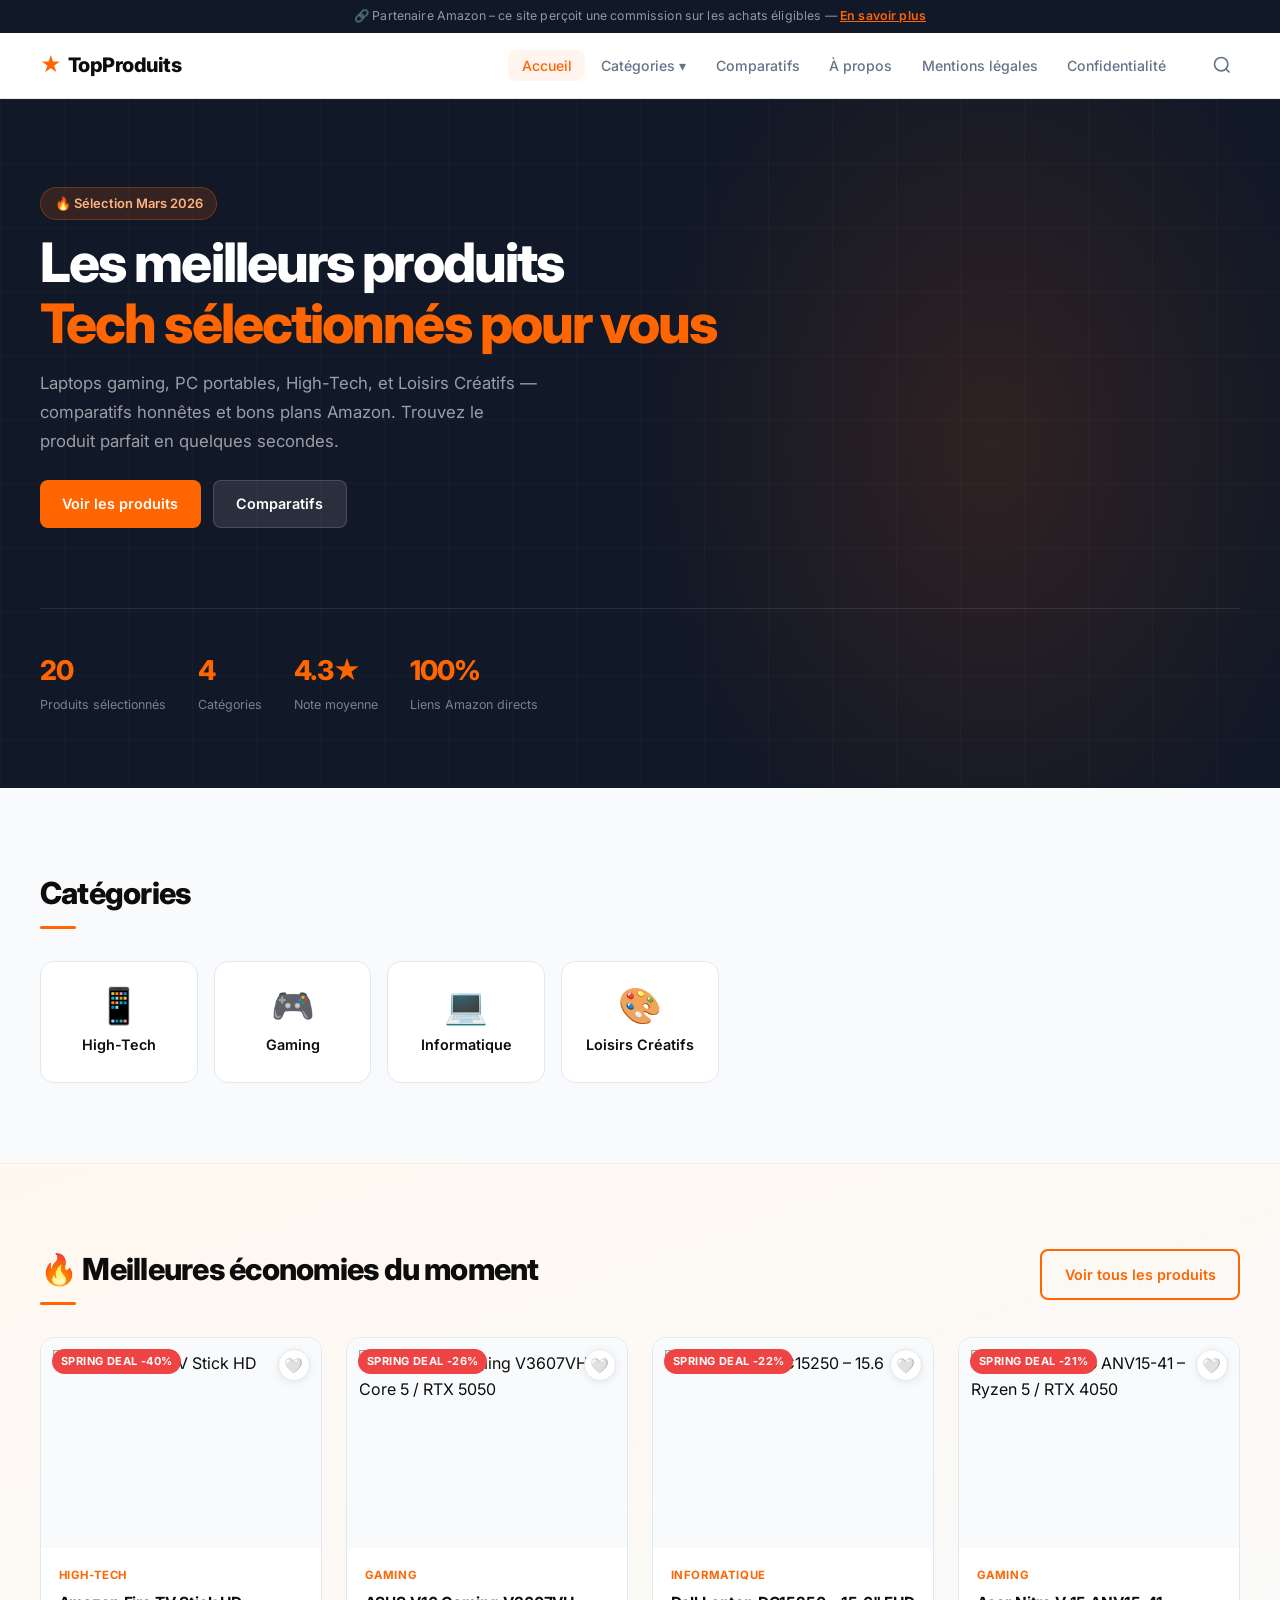
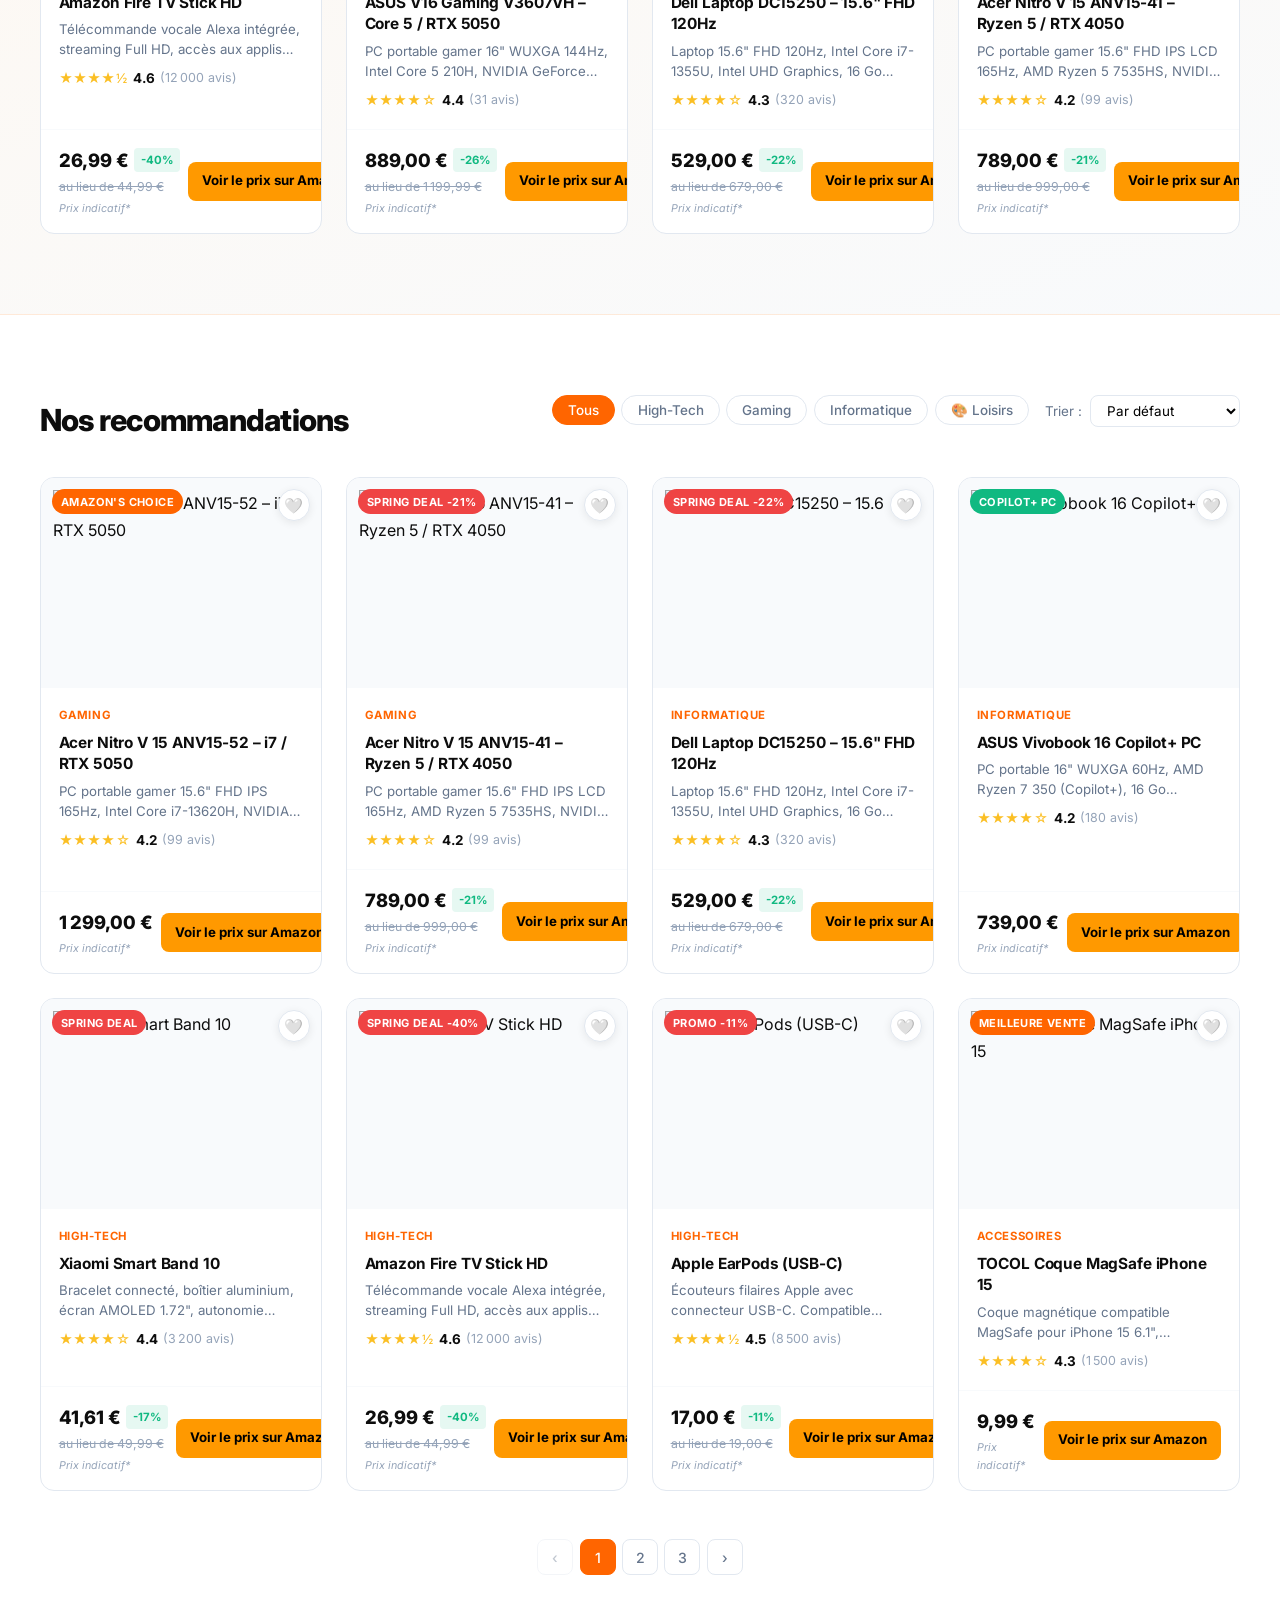
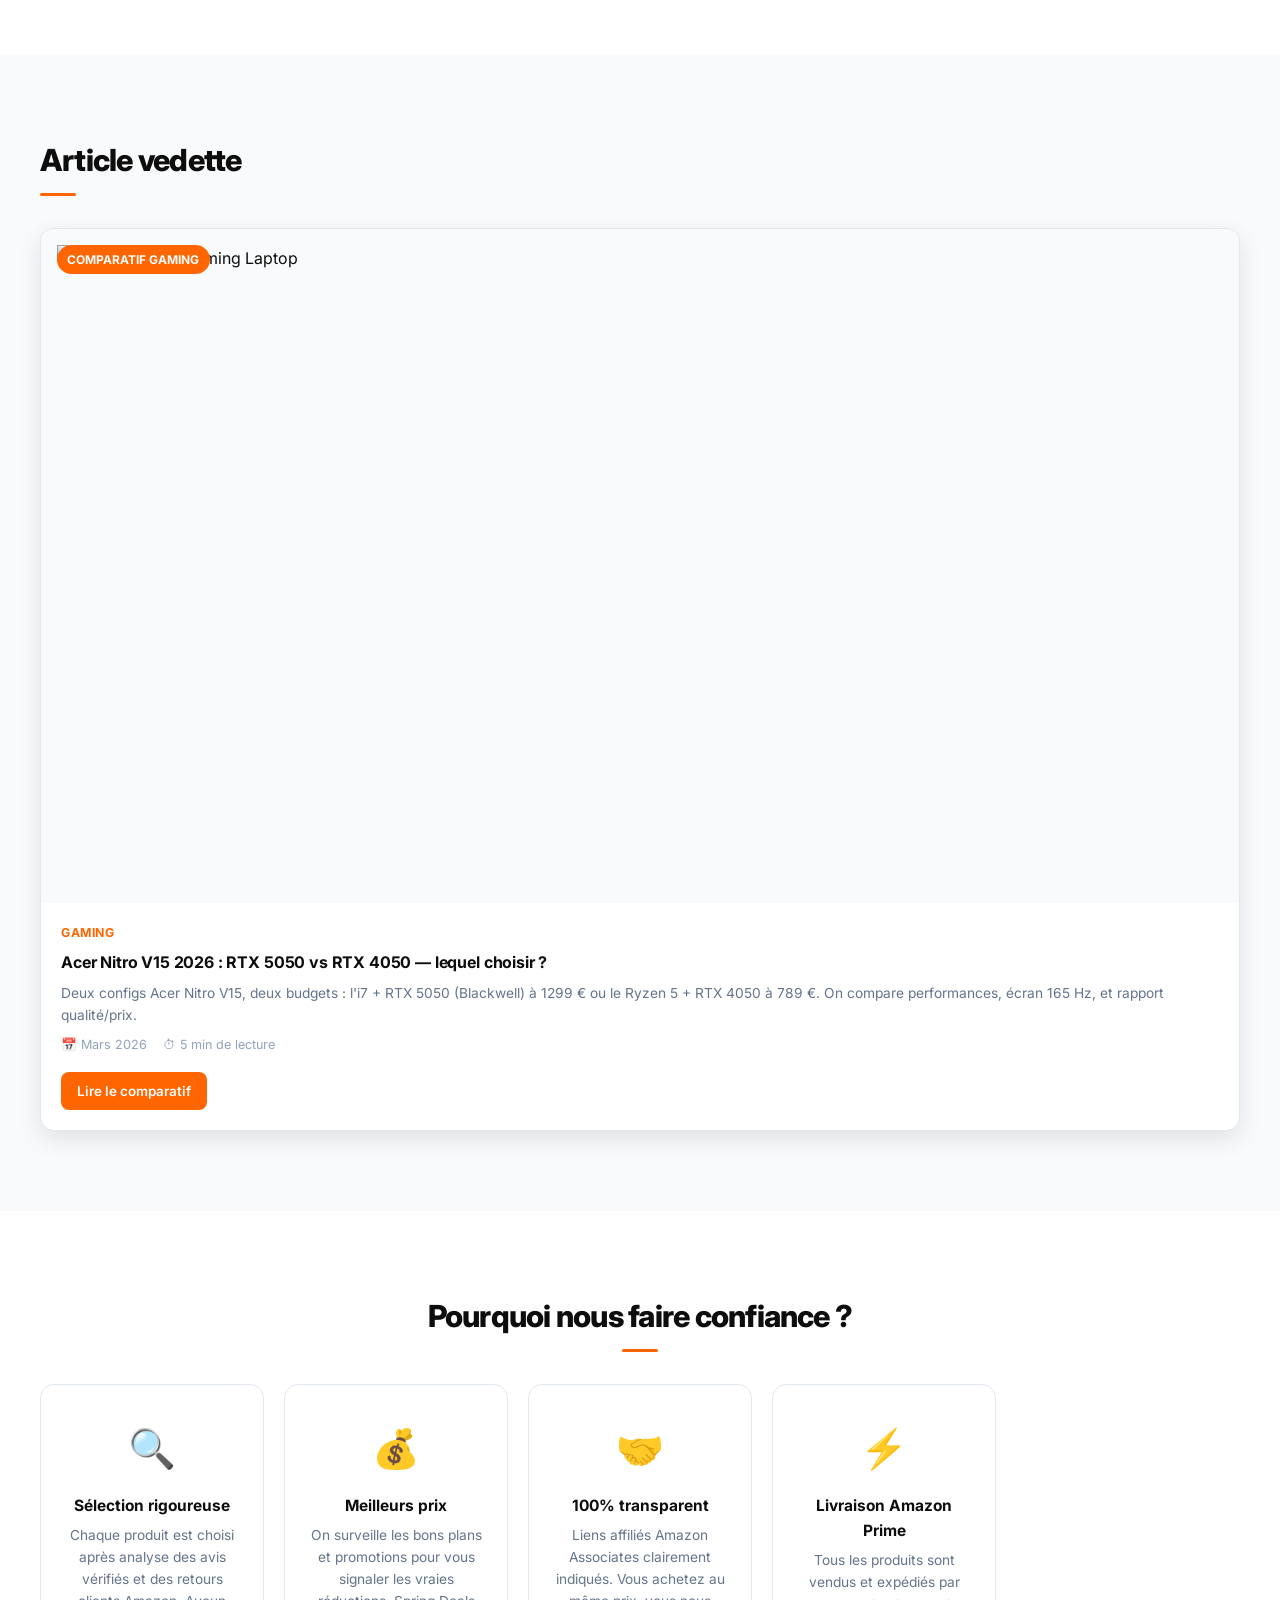
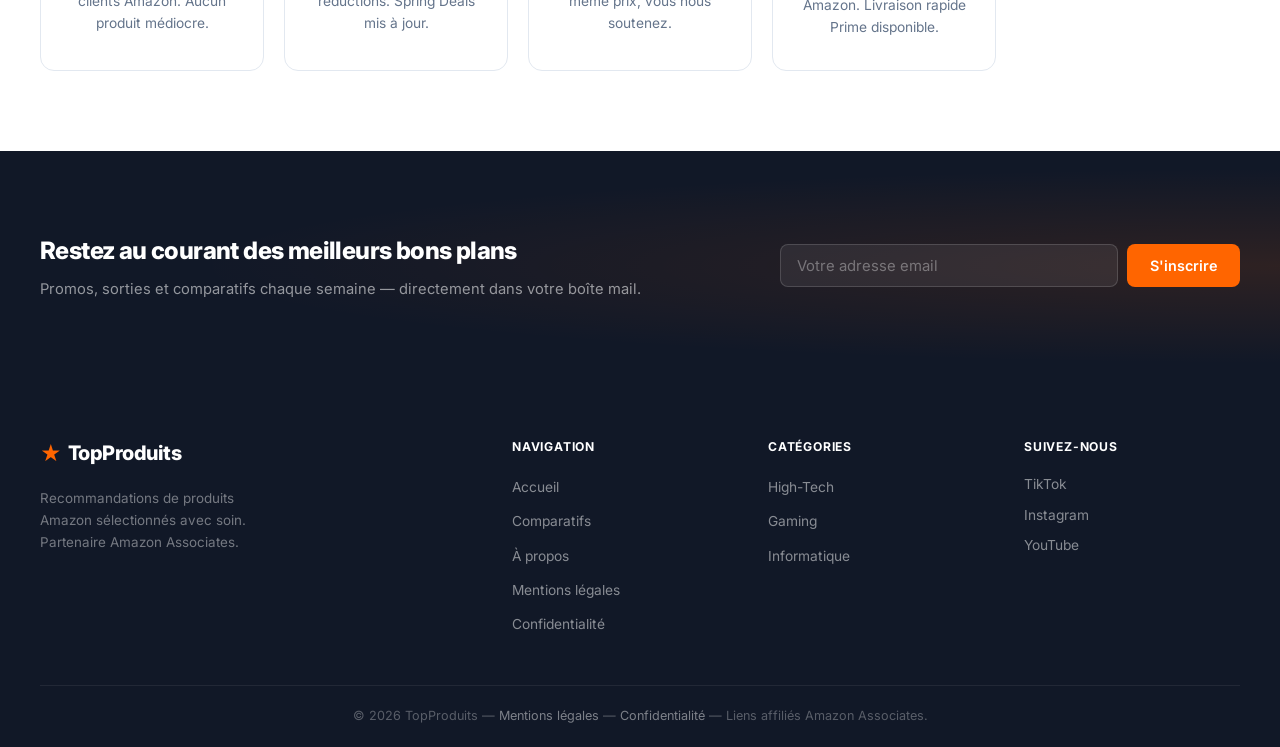
==== commit 746cbd50: "Ajout 12 nouveaux produits - gaming, informatique, tech, loisirs créatifs" ====
--- a/index.html
+++ b/index.html
@@ -43,6 +43,7 @@
               <li><a href="#cat-tech">High-Tech</a></li>
               <li><a href="#cat-gaming">Gaming</a></li>
               <li><a href="#cat-informatique">Informatique</a></li>
+              <li><a href="#cat-loisirs">Loisirs Créatifs</a></li>
             </ul>
           </li>
           <li><a href="comparatifs.html" class="nav__link">Comparatifs</a></li>
@@ -76,15 +77,15 @@
       <div class="hero__text">
         <span class="hero__badge">🔥 Sélection Mars 2026</span>
         <h1 class="hero__title">Les meilleurs produits<br /><span>Tech sélectionnés pour vous</span></h1>
-        <p class="hero__desc">Laptops gaming, PC portables, accessoires High-Tech — comparatifs honnêtes et bons plans Amazon. Trouvez le produit parfait en quelques secondes.</p>
+        <p class="hero__desc">Laptops gaming, PC portables, High-Tech, et Loisirs Créatifs — comparatifs honnêtes et bons plans Amazon. Trouvez le produit parfait en quelques secondes.</p>
         <div class="hero__btns">
           <a href="#products" class="btn btn--primary">Voir les produits</a>
           <a href="comparatifs.html" class="btn btn--ghost">Comparatifs</a>
         </div>
       </div>
       <div class="hero__stats">
-        <div class="stat"><strong>8</strong><span>Produits sélectionnés</span></div>
-        <div class="stat"><strong>3</strong><span>Catégories</span></div>
+        <div class="stat"><strong>20</strong><span>Produits sélectionnés</span></div>
+        <div class="stat"><strong>4</strong><span>Catégories</span></div>
         <div class="stat"><strong>4.3★</strong><span>Note moyenne</span></div>
         <div class="stat"><strong>100%</strong><span>Liens Amazon directs</span></div>
       </div>
@@ -107,6 +108,10 @@
         <a href="#cat-informatique" class="cat-card" data-filter="informatique">
           <div class="cat-card__icon">💻</div>
           <span>Informatique</span>
+        </a>
+        <a href="#cat-loisirs" class="cat-card" data-filter="loisirs">
+          <div class="cat-card__icon">🎨</div>
+          <span>Loisirs Créatifs</span>
         </a>
       </div>
     </div>
@@ -133,6 +138,7 @@
           <button class="filter-btn" data-cat="tech">High-Tech</button>
           <button class="filter-btn" data-cat="gaming">Gaming</button>
           <button class="filter-btn" data-cat="informatique">Informatique</button>
+          <button class="filter-btn" data-cat="loisirs">🎨 Loisirs</button>
         </div>
         <div class="sort">
           <label for="sortSelect">Trier :</label>
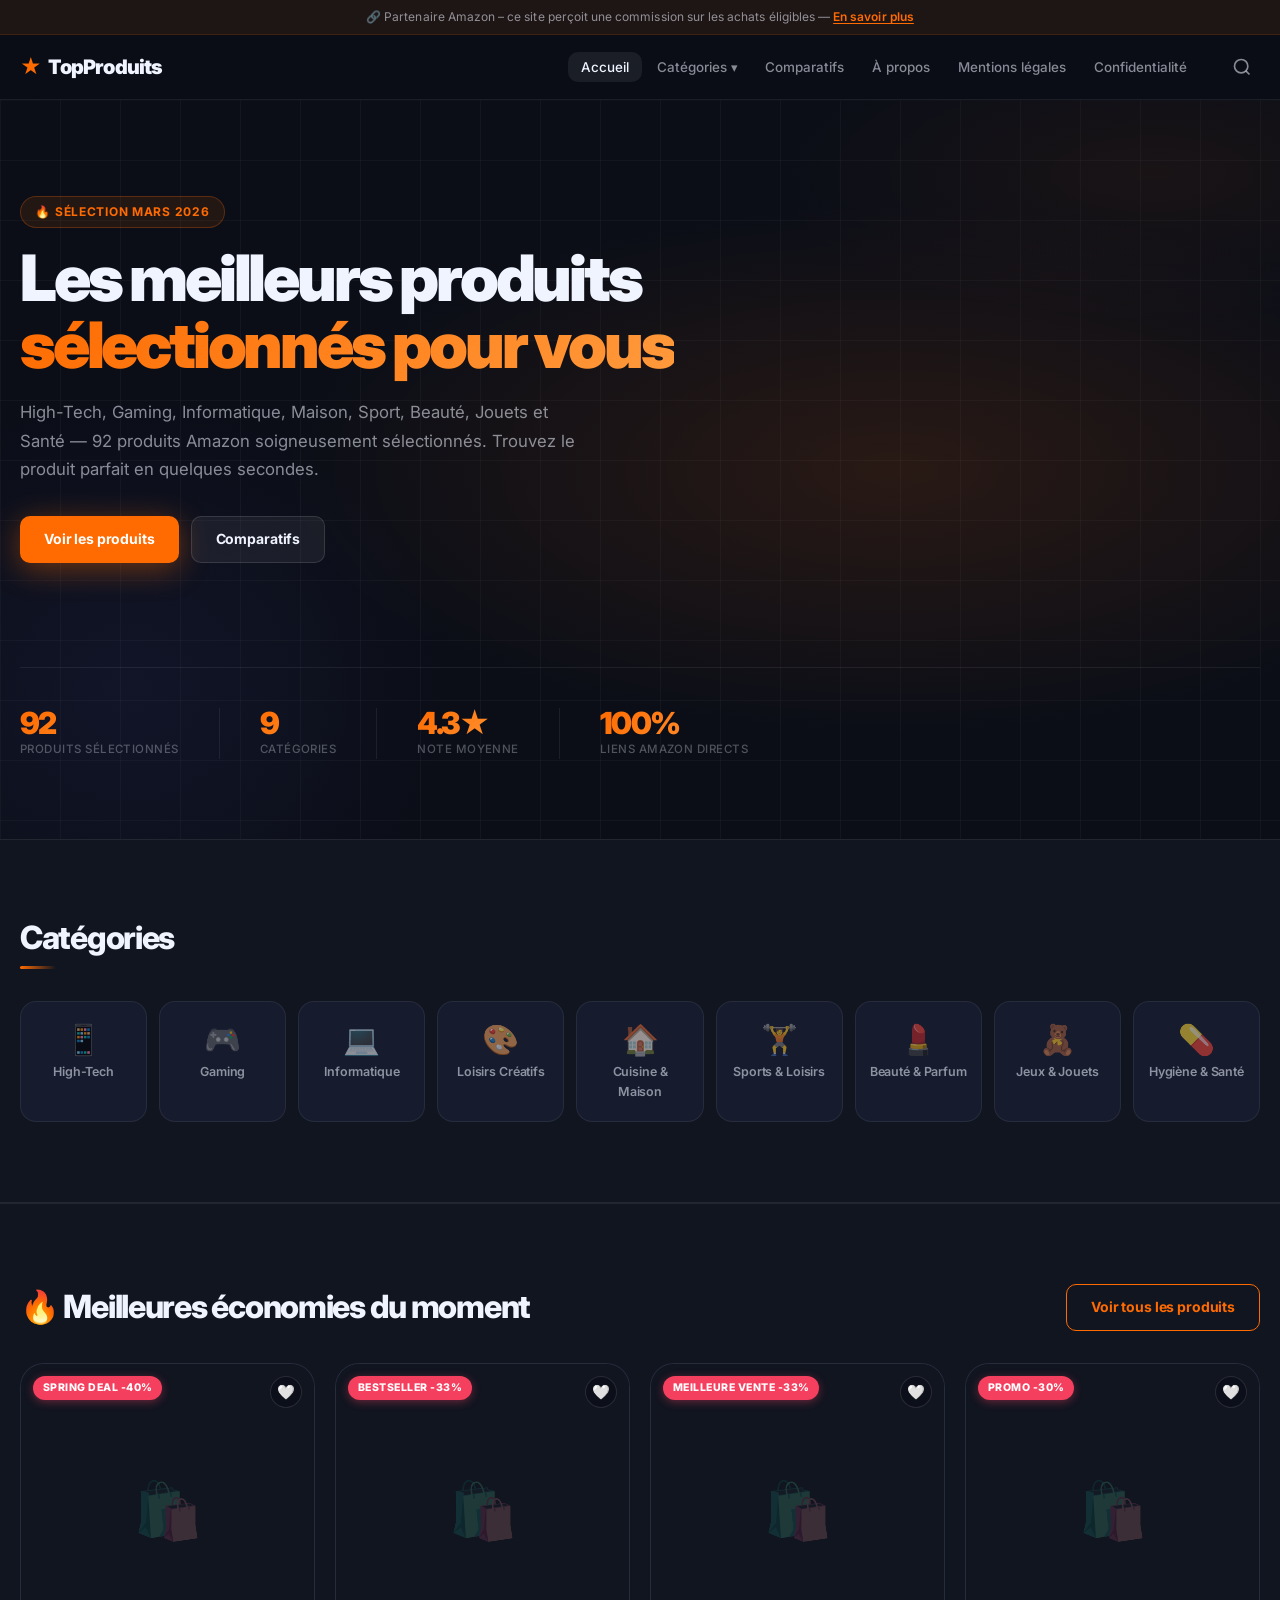
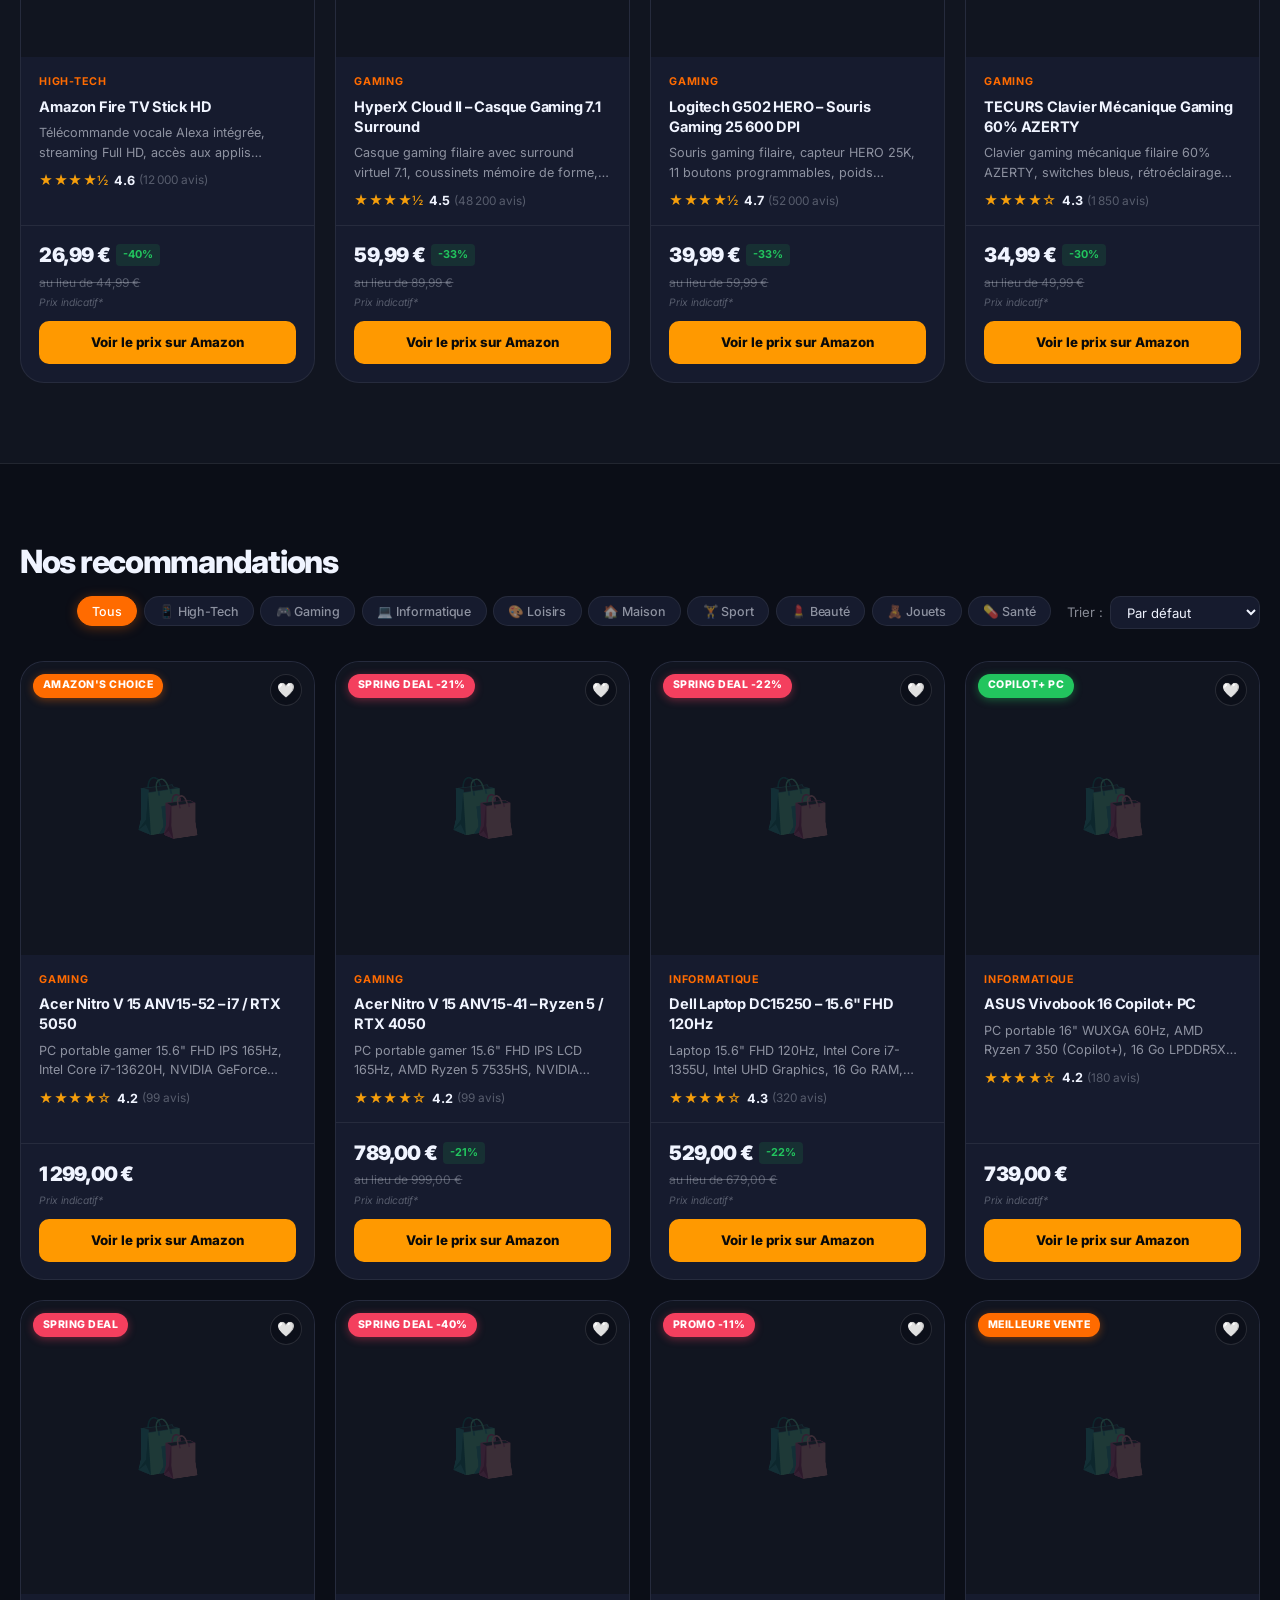
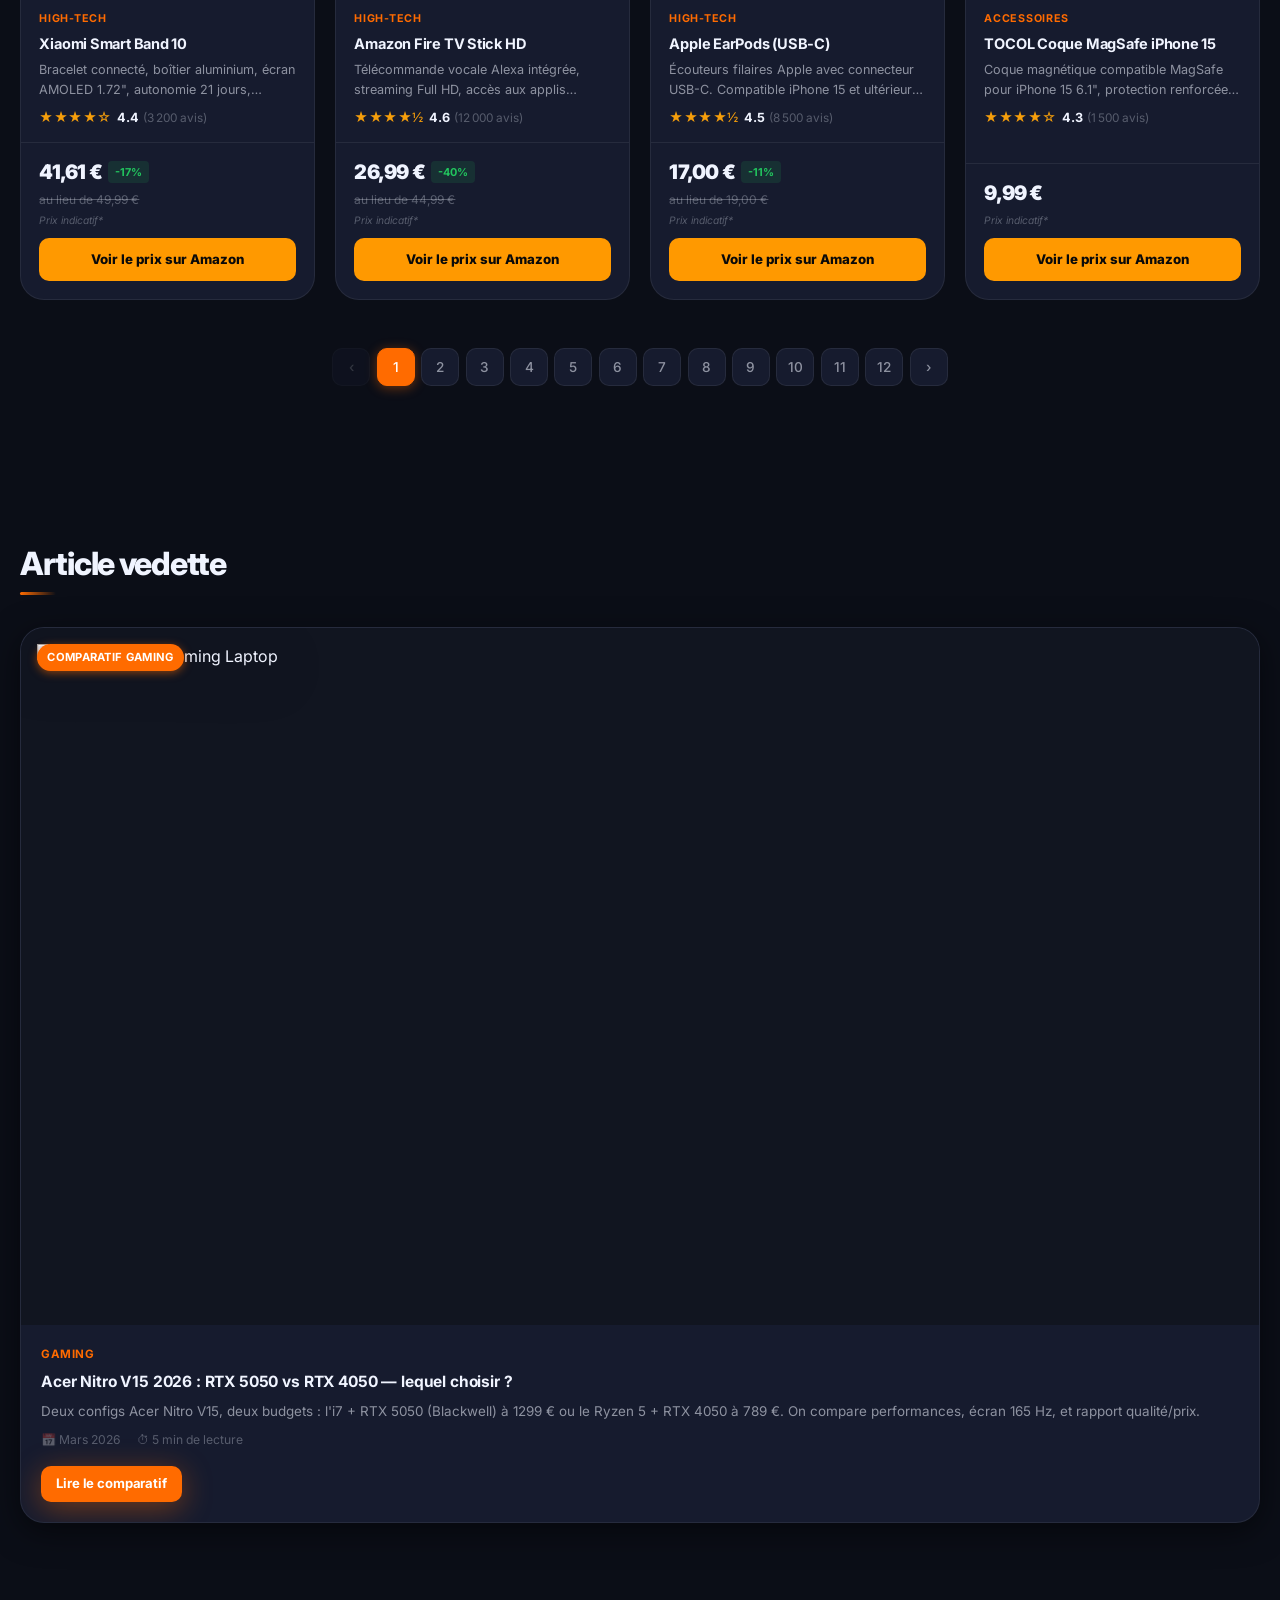
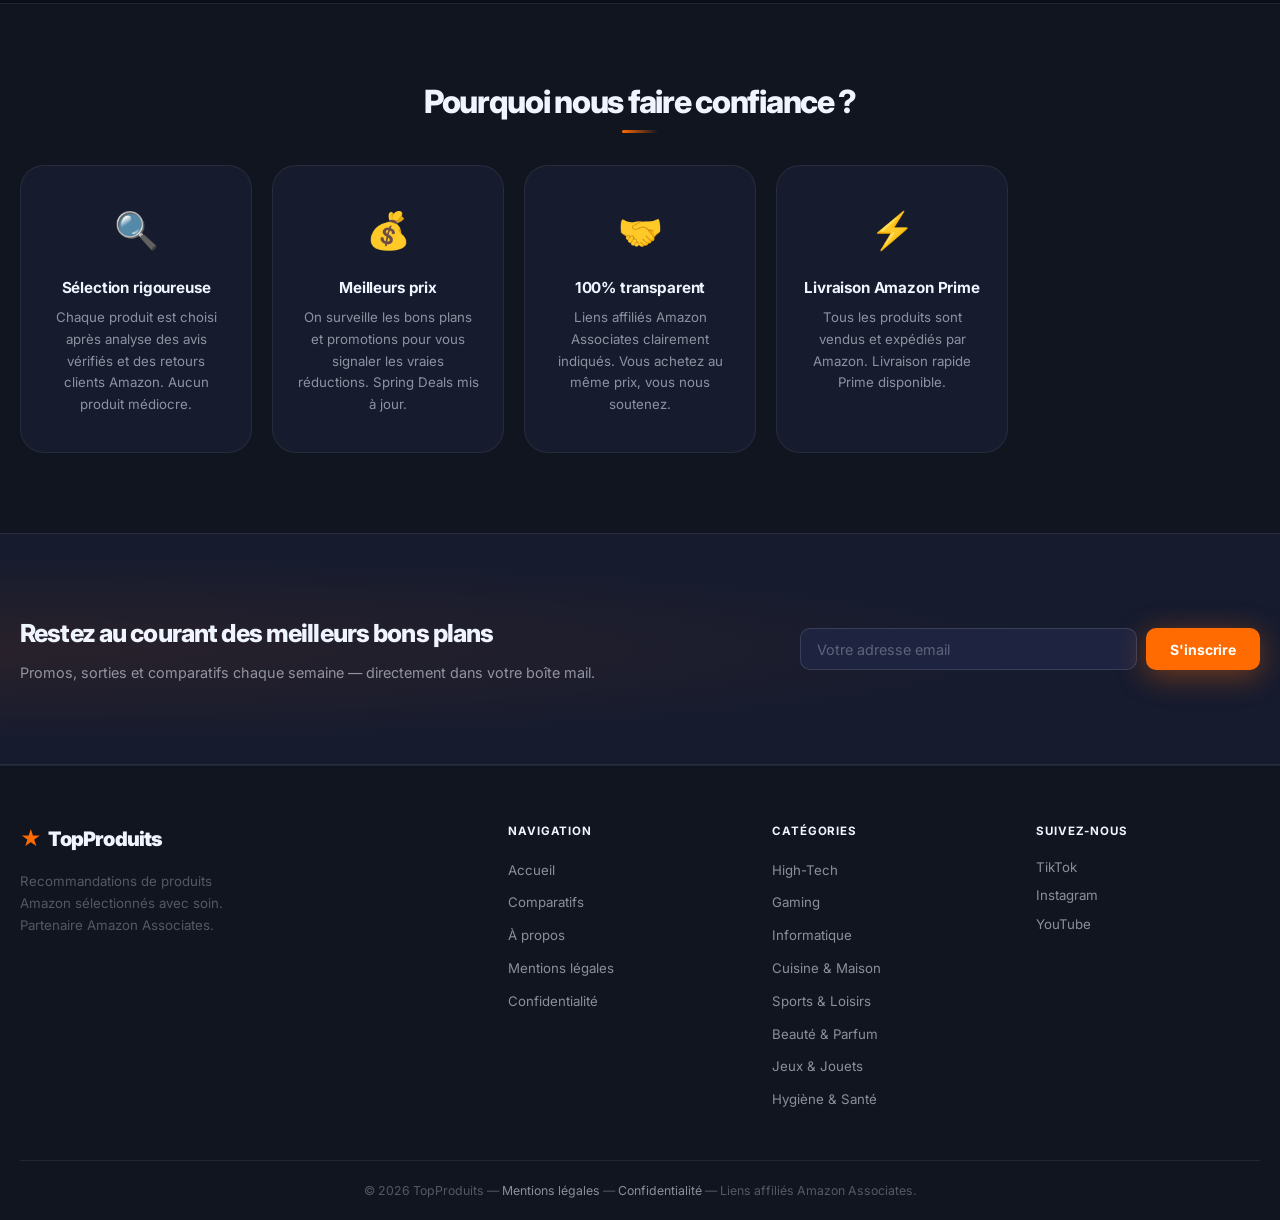
==== commit 7beb5f0e: "fix: ajout referrerpolicy no-referrer sur les images Amazon pour corriger l'affichage" ====
--- a/index.html
+++ b/index.html
@@ -44,6 +44,11 @@
               <li><a href="#cat-gaming">Gaming</a></li>
               <li><a href="#cat-informatique">Informatique</a></li>
               <li><a href="#cat-loisirs">Loisirs Créatifs</a></li>
+              <li><a href="#cat-maison">Cuisine &amp; Maison</a></li>
+              <li><a href="#cat-sport">Sports &amp; Loisirs</a></li>
+              <li><a href="#cat-beaute">Beauté &amp; Parfum</a></li>
+              <li><a href="#cat-jouets">Jeux &amp; Jouets</a></li>
+              <li><a href="#cat-sante">Hygiène &amp; Santé</a></li>
             </ul>
           </li>
           <li><a href="comparatifs.html" class="nav__link">Comparatifs</a></li>
@@ -76,16 +81,16 @@
     <div class="container hero__inner">
       <div class="hero__text">
         <span class="hero__badge">🔥 Sélection Mars 2026</span>
-        <h1 class="hero__title">Les meilleurs produits<br /><span>Tech sélectionnés pour vous</span></h1>
-        <p class="hero__desc">Laptops gaming, PC portables, High-Tech, et Loisirs Créatifs — comparatifs honnêtes et bons plans Amazon. Trouvez le produit parfait en quelques secondes.</p>
+        <h1 class="hero__title">Les meilleurs produits<br /><span>sélectionnés pour vous</span></h1>
+        <p class="hero__desc">High-Tech, Gaming, Informatique, Maison, Sport, Beauté, Jouets et Santé — 92 produits Amazon soigneusement sélectionnés. Trouvez le produit parfait en quelques secondes.</p>
         <div class="hero__btns">
           <a href="#products" class="btn btn--primary">Voir les produits</a>
           <a href="comparatifs.html" class="btn btn--ghost">Comparatifs</a>
         </div>
       </div>
       <div class="hero__stats">
-        <div class="stat"><strong>20</strong><span>Produits sélectionnés</span></div>
-        <div class="stat"><strong>4</strong><span>Catégories</span></div>
+        <div class="stat"><strong>92</strong><span>Produits sélectionnés</span></div>
+        <div class="stat"><strong>9</strong><span>Catégories</span></div>
         <div class="stat"><strong>4.3★</strong><span>Note moyenne</span></div>
         <div class="stat"><strong>100%</strong><span>Liens Amazon directs</span></div>
       </div>
@@ -113,6 +118,26 @@
           <div class="cat-card__icon">🎨</div>
           <span>Loisirs Créatifs</span>
         </a>
+        <a href="#cat-maison" class="cat-card" data-filter="maison">
+          <div class="cat-card__icon">🏠</div>
+          <span>Cuisine &amp; Maison</span>
+        </a>
+        <a href="#cat-sport" class="cat-card" data-filter="sport">
+          <div class="cat-card__icon">🏋️</div>
+          <span>Sports &amp; Loisirs</span>
+        </a>
+        <a href="#cat-beaute" class="cat-card" data-filter="beaute">
+          <div class="cat-card__icon">💄</div>
+          <span>Beauté &amp; Parfum</span>
+        </a>
+        <a href="#cat-jouets" class="cat-card" data-filter="jouets">
+          <div class="cat-card__icon">🧸</div>
+          <span>Jeux &amp; Jouets</span>
+        </a>
+        <a href="#cat-sante" class="cat-card" data-filter="sante">
+          <div class="cat-card__icon">💊</div>
+          <span>Hygiène &amp; Santé</span>
+        </a>
       </div>
     </div>
   </section>
@@ -135,10 +160,15 @@
         <h2 class="section__title">Nos recommandations</h2>
         <div class="filters" id="filters">
           <button class="filter-btn active" data-cat="all">Tous</button>
-          <button class="filter-btn" data-cat="tech">High-Tech</button>
-          <button class="filter-btn" data-cat="gaming">Gaming</button>
-          <button class="filter-btn" data-cat="informatique">Informatique</button>
+          <button class="filter-btn" data-cat="tech">📱 High-Tech</button>
+          <button class="filter-btn" data-cat="gaming">🎮 Gaming</button>
+          <button class="filter-btn" data-cat="informatique">💻 Informatique</button>
           <button class="filter-btn" data-cat="loisirs">🎨 Loisirs</button>
+          <button class="filter-btn" data-cat="maison">🏠 Maison</button>
+          <button class="filter-btn" data-cat="sport">🏋️ Sport</button>
+          <button class="filter-btn" data-cat="beaute">💄 Beauté</button>
+          <button class="filter-btn" data-cat="jouets">🧸 Jouets</button>
+          <button class="filter-btn" data-cat="sante">💊 Santé</button>
         </div>
         <div class="sort">
           <label for="sortSelect">Trier :</label>
@@ -244,6 +274,11 @@
           <li><a href="#cat-tech">High-Tech</a></li>
           <li><a href="#cat-gaming">Gaming</a></li>
           <li><a href="#cat-informatique">Informatique</a></li>
+          <li><a href="#cat-maison">Cuisine &amp; Maison</a></li>
+          <li><a href="#cat-sport">Sports &amp; Loisirs</a></li>
+          <li><a href="#cat-beaute">Beauté &amp; Parfum</a></li>
+          <li><a href="#cat-jouets">Jeux &amp; Jouets</a></li>
+          <li><a href="#cat-sante">Hygiène &amp; Santé</a></li>
         </ul>
       </div>
       <div class="footer__social">
--- a/css/style.css
+++ b/css/style.css
@@ -1,67 +1,80 @@
-﻿/* ==========================================================
-   TopProduits 2026 — Design System
+/* ==========================================================
+   TopProduits 2026 — Dark Premium Redesign
    ========================================================== */
+
+@import url('https://fonts.googleapis.com/css2?family=Inter:wght@300;400;500;600;700;800;900&display=swap');
 
 /* ── RESET & VARIABLES ─────────────────────────────────── */
 *, *::before, *::after { box-sizing: border-box; margin: 0; padding: 0; }
 
 :root {
-  /* Brand */
-  --orange:       #FF6500;
-  --orange-dk:    #D95300;
-  --orange-lt:    #FFF4EE;
-  --orange-glow:  rgba(255,101,0,.15);
-
-  /* Neutrals */
-  --ink:          #0D0D0D;
-  --ink-900:      #111827;
-  --ink-800:      #1F2937;
-  --gray-600:     #64748B;
-  --gray-400:     #94A3B8;
-  --gray-200:     #E2E8F0;
-  --gray-100:     #F8FAFC;
-  --white:        #FFFFFF;
-
-  /* Semantic */
-  --success:      #10B981;
-  --danger:       #EF4444;
-  --star:         #FBBF24;
-
-  /* Backward compat (used in inline HTML) */
-  --clr-primary:    var(--orange);
-  --clr-primary-dk: var(--orange-dk);
-  --clr-dark:       var(--ink);
-  --clr-gray-900:   var(--ink-900);
-  --clr-gray-600:   var(--gray-600);
-  --clr-gray-400:   var(--gray-400);
-  --clr-gray-200:   var(--gray-200);
-  --clr-gray-100:   var(--gray-100);
+  --accent:        #FF6B00;
+  --accent-dk:     #E05A00;
+  --accent-lt:     rgba(255,107,0,.1);
+  --accent-glow:   rgba(255,107,0,.3);
+
+  --bg:            #0B0E17;
+  --bg-surface:    #111520;
+  --bg-card:       #161B2E;
+  --bg-card-hover: #1C2340;
+  --bg-elevated:   #1E2440;
+
+  --border:        rgba(255,255,255,.07);
+  --border-strong: rgba(255,255,255,.12);
+
+  --text:          #F0F4FF;
+  --text-muted:    rgba(240,244,255,.55);
+  --text-dim:      rgba(240,244,255,.3);
+
+  --star:          #F59E0B;
+  --success:       #22C55E;
+  --danger:        #F43F5E;
+  --amazon:        #FF9900;
+
+  --white: #FFFFFF;
+  --ink:   #0B0E17;
+  --ink-900: #0B0E17;
+  --ink-800: #111520;
+  --ink-700: #161B2E;
+  --gray-600: rgba(240,244,255,.55);
+  --gray-400: rgba(240,244,255,.3);
+  --gray-200: rgba(255,255,255,.07);
+  --gray-100: rgba(255,255,255,.04);
+  --orange:     var(--accent);
+  --orange-dk:  var(--accent-dk);
+  --orange-lt:  var(--accent-lt);
+  --clr-primary:    var(--accent);
+  --clr-primary-dk: var(--accent-dk);
+  --clr-dark:       var(--bg);
+  --clr-gray-900:   var(--bg);
+  --clr-gray-600:   var(--text-muted);
+  --clr-gray-400:   var(--text-dim);
+  --clr-gray-200:   var(--border);
+  --clr-gray-100:   var(--bg-surface);
   --clr-white:      var(--white);
   --clr-success:    var(--success);
 
-  /* Radius */
-  --r-xs:    4px;
-  --r-sm:    8px;
-  --r-md:    14px;
-  --r-lg:    22px;
-  --r-full:  9999px;
+  --r-xs:   4px;
+  --r-sm:   10px;
+  --r-md:   16px;
+  --r-lg:   24px;
+  --r-xl:   32px;
+  --r-full: 9999px;
   --radius-sm: var(--r-sm);
   --radius-md: var(--r-md);
   --radius-lg: var(--r-lg);
 
-  /* Shadows */
-  --sh-xs:     0 1px 3px rgba(0,0,0,.06);
-  --sh-sm:     0 2px 8px rgba(0,0,0,.08);
-  --sh-md:     0 8px 24px rgba(0,0,0,.1);
-  --sh-lg:     0 20px 50px rgba(0,0,0,.15);
-  --sh-orange: 0 4px 18px rgba(255,101,0,.35);
+  --sh-xs:     0 1px 3px rgba(0,0,0,.4);
+  --sh-sm:     0 2px 12px rgba(0,0,0,.4);
+  --sh-md:     0 8px 32px rgba(0,0,0,.5);
+  --sh-lg:     0 20px 60px rgba(0,0,0,.6);
+  --sh-orange: 0 6px 30px rgba(255,107,0,.4);
   --shadow-sm: var(--sh-xs);
   --shadow-md: var(--sh-md);
   --shadow-lg: var(--sh-lg);
 
-  /* Font & transition */
   --font: 'Inter', -apple-system, sans-serif;
-  --tr:   .2s ease;
+  --tr: .2s cubic-bezier(.4,0,.2,1);
   --trans: var(--tr);
 }
 
@@ -69,10 +82,11 @@
 html { scroll-behavior: smooth; font-size: 16px; }
 body {
   font-family: var(--font);
-  background: var(--white);
-  color: var(--ink);
-  line-height: 1.65;
+  background: var(--bg);
+  color: var(--text);
+  line-height: 1.6;
   -webkit-font-smoothing: antialiased;
+  -moz-osx-font-smoothing: grayscale;
 }
 a { color: inherit; text-decoration: none; }
 img { max-width: 100%; display: block; }
@@ -80,356 +94,805 @@
 button { cursor: pointer; border: none; background: none; font-family: inherit; }
 input, select { font-family: inherit; }
 
-.container { width: min(1200px, 100% - 2rem); margin-inline: auto; }
+.container { width: min(1260px, 100% - 2.5rem); margin-inline: auto; }
 .section { padding-block: 5rem; }
 
 .section__title {
-  font-size: clamp(1.4rem, 3vw, 1.9rem);
+  font-size: clamp(1.5rem, 3vw, 2rem);
   font-weight: 800;
-  letter-spacing: -.025em;
+  letter-spacing: -.04em;
+  color: var(--text);
   margin-bottom: 2rem;
+  line-height: 1.15;
 }
 .section__title::after {
   content: '';
   display: block;
   width: 36px; height: 3px;
-  background: var(--orange);
-  margin-top: .5rem;
+  background: linear-gradient(90deg, var(--accent), transparent);
+  margin-top: .6rem;
   border-radius: var(--r-full);
 }
 
 /* ── AFFILIATE TOPBAR ───────────────────────────────────── */
 .affiliate-topbar {
-  background: var(--ink-900);
-  color: rgba(255,255,255,.55);
-  font-size: .77rem;
+  background: rgba(255,107,0,.08);
+  border-bottom: 1px solid rgba(255,107,0,.15);
+  color: var(--text-muted);
+  font-size: .75rem;
   text-align: center;
-  padding: .4rem 0;
-  letter-spacing: .15px;
-}
-.affiliate-topbar a { color: var(--orange); font-weight: 600; text-decoration: underline; }
-.affiliate-topbar a:hover { color: #fff; }
+  padding: .45rem 0;
+  letter-spacing: .05px;
+}
+.affiliate-topbar a { color: var(--accent); font-weight: 600; text-decoration: underline; text-underline-offset: 2px; }
+.affiliate-topbar a:hover { color: var(--text); }
 
 /* ── BUTTONS ────────────────────────────────────────────── */
 .btn {
   display: inline-flex; align-items: center; justify-content: center; gap: .4rem;
-  padding: .7rem 1.4rem;
+  padding: .7rem 1.5rem;
   border-radius: var(--r-sm);
-  font-weight: 600; font-size: .9rem;
+  font-weight: 700; font-size: .875rem;
   transition: var(--tr);
   white-space: nowrap; cursor: pointer;
-}
-.btn--primary { background: var(--orange); color: var(--white); }
-.btn--primary:hover { background: var(--orange-dk); transform: translateY(-1px); box-shadow: var(--sh-orange); }
-.btn--outline { background: transparent; color: var(--orange); border: 2px solid var(--orange); }
-.btn--outline:hover { background: var(--orange); color: var(--white); }
-.btn--ghost { background: rgba(255,255,255,.1); color: var(--white); border: 1px solid rgba(255,255,255,.15); }
-.btn--ghost:hover { background: rgba(255,255,255,.18); }
-.btn--amazon { background: #FF9900; color: #000; font-weight: 700; width: 100%; border-radius: var(--r-sm); padding: .7rem; }
-.btn--amazon:hover { background: #E68900; transform: translateY(-1px); box-shadow: 0 4px 14px rgba(255,153,0,.4); }
+  letter-spacing: -.01em;
+}
+.btn--primary {
+  background: var(--accent);
+  color: var(--white);
+  box-shadow: var(--sh-orange);
+}
+.btn--primary:hover {
+  background: var(--accent-dk);
+  transform: translateY(-2px);
+  box-shadow: 0 8px 40px rgba(255,107,0,.5);
+}
+.btn--outline {
+  background: transparent;
+  color: var(--accent);
+  border: 1.5px solid var(--accent);
+}
+.btn--outline:hover {
+  background: var(--accent);
+  color: var(--white);
+  box-shadow: var(--sh-orange);
+}
+.btn--ghost {
+  background: rgba(255,255,255,.06);
+  color: var(--text);
+  border: 1px solid var(--border-strong);
+}
+.btn--ghost:hover {
+  background: rgba(255,255,255,.1);
+  border-color: rgba(255,255,255,.2);
+}
+.btn--amazon {
+  background: var(--amazon);
+  color: #0a0a0a;
+  font-weight: 800;
+  width: 100%;
+  border-radius: var(--r-sm);
+  padding: .7rem;
+  font-size: .84rem;
+  letter-spacing: 0;
+}
+.btn--amazon:hover {
+  background: #FFB000;
+  transform: translateY(-1px);
+  box-shadow: 0 6px 24px rgba(255,153,0,.4);
+}
 
 /* ── HEADER ─────────────────────────────────────────────── */
 .header {
   position: sticky; top: 0; z-index: 100;
-  background: rgba(255,255,255,.96);
-  backdrop-filter: blur(12px);
-  -webkit-backdrop-filter: blur(12px);
-  border-bottom: 1px solid var(--gray-200);
+  background: rgba(11,14,23,.9);
+  backdrop-filter: blur(20px);
+  -webkit-backdrop-filter: blur(20px);
+  border-bottom: 1px solid var(--border);
   transition: box-shadow var(--tr);
 }
 .header__inner { display: flex; align-items: center; gap: 1.5rem; padding-block: .9rem; }
 
-.logo { display: flex; align-items: center; gap: .4rem; font-size: 1.25rem; font-weight: 800; flex-shrink: 0; letter-spacing: -.025em; }
-.logo__icon { color: var(--orange); font-size: 1.3rem; }
-.logo__text { color: var(--ink); }
+.logo {
+  display: flex; align-items: center; gap: .45rem;
+  font-size: 1.25rem; font-weight: 900; flex-shrink: 0;
+  letter-spacing: -.04em;
+}
+.logo__icon { color: var(--accent); font-size: 1.3rem; }
+.logo__text { color: var(--text); }
 
 .nav { margin-left: auto; }
-.nav__list { display: flex; align-items: center; gap: .15rem; }
-.nav__link { padding: .45rem .85rem; border-radius: var(--r-sm); font-size: .88rem; font-weight: 500; color: var(--gray-600); transition: var(--tr); }
-.nav__link:hover, .nav__link.active { color: var(--orange); background: var(--orange-lt); }
+.nav__list { display: flex; align-items: center; gap: .1rem; }
+.nav__link {
+  padding: .42rem .82rem;
+  border-radius: var(--r-sm);
+  font-size: .84rem; font-weight: 500;
+  color: var(--text-muted);
+  transition: var(--tr);
+}
+.nav__link:hover, .nav__link.active {
+  color: var(--text);
+  background: var(--border);
+}
 
 .nav__dropdown { position: relative; }
 .nav__submenu {
-  position: absolute; top: calc(100% + .5rem); left: 0;
-  background: var(--white); border: 1px solid var(--gray-200);
-  border-radius: var(--r-md); box-shadow: var(--sh-lg);
-  min-width: 165px; padding: .5rem;
-  opacity: 0; visibility: hidden; transform: translateY(-6px);
+  position: absolute; top: calc(100% + .6rem); left: 0;
+  background: var(--bg-card);
+  border: 1px solid var(--border-strong);
+  border-radius: var(--r-md);
+  box-shadow: var(--sh-lg);
+  min-width: 195px; padding: .5rem;
+  opacity: 0; visibility: hidden; transform: translateY(-8px);
   transition: var(--tr); z-index: 20;
 }
 .nav__dropdown:hover .nav__submenu { opacity: 1; visibility: visible; transform: translateY(0); }
-.nav__submenu li a { display: block; padding: .5rem .75rem; border-radius: var(--r-xs); font-size: .87rem; color: var(--gray-600); transition: var(--tr); }
-.nav__submenu li a:hover { background: var(--gray-100); color: var(--orange); }
-
-.header__actions { display: flex; align-items: center; gap: .4rem; }
-.btn-search-toggle { display: flex; align-items: center; justify-content: center; width: 36px; height: 36px; border-radius: var(--r-sm); color: var(--gray-600); transition: var(--tr); }
-.btn-search-toggle:hover { background: var(--gray-100); color: var(--orange); }
-.btn-menu { display: none; flex-direction: column; gap: 4px; padding: 8px; }
-.btn-menu span { display: block; width: 22px; height: 2px; background: var(--ink); border-radius: 2px; transition: var(--tr); }
+.nav__submenu li a {
+  display: block; padding: .48rem .75rem;
+  border-radius: var(--r-xs);
+  font-size: .83rem; color: var(--text-muted);
+  transition: var(--tr); font-weight: 500;
+}
+.nav__submenu li a:hover { background: var(--bg-elevated); color: var(--accent); }
+
+.header__actions { display: flex; align-items: center; gap: .3rem; }
+.btn-search-toggle {
+  display: flex; align-items: center; justify-content: center;
+  width: 36px; height: 36px; border-radius: var(--r-sm);
+  color: var(--text-muted); transition: var(--tr);
+}
+.btn-search-toggle:hover { background: var(--border); color: var(--text); }
+.btn-menu { display: none; flex-direction: column; gap: 5px; padding: 8px; border-radius: var(--r-xs); }
+.btn-menu span { display: block; width: 20px; height: 1.5px; background: var(--text); border-radius: 2px; transition: var(--tr); }
 
 /* Search bar */
-.search-bar { background: var(--gray-100); border-top: 1px solid var(--gray-200); padding-block: .75rem; display: none; }
+.search-bar {
+  background: var(--bg-surface);
+  border-top: 1px solid var(--border);
+  padding-block: .8rem; display: none;
+}
 .search-bar.open { display: block; }
-.search-bar__inner { display: flex; align-items: center; gap: .75rem; background: var(--white); border: 1px solid var(--gray-200); border-radius: var(--r-md); padding: .5rem 1rem; }
-.search-bar__inner svg { color: var(--gray-400); flex-shrink: 0; }
-.search-bar__inner input { flex: 1; border: none; outline: none; font-size: 1rem; background: transparent; }
-.btn-close-search { color: var(--gray-400); padding: .25rem; }
-.btn-close-search:hover { color: var(--ink); }
-.search-results { margin-top: .75rem; display: flex; flex-direction: column; gap: .4rem; }
-.search-result-item { display: flex; align-items: center; gap: .75rem; padding: .6rem .75rem; background: var(--white); border-radius: var(--r-sm); border: 1px solid var(--gray-200); cursor: pointer; transition: var(--tr); }
-.search-result-item:hover { border-color: var(--orange); }
-.search-result-item img { width: 44px; height: 44px; object-fit: cover; border-radius: var(--r-xs); }
-.search-result-item__info strong { display: block; font-size: .87rem; }
-.search-result-item__info span { font-size: .78rem; color: var(--gray-400); }
+.search-bar__inner {
+  display: flex; align-items: center; gap: .75rem;
+  background: var(--bg-card);
+  border: 1px solid var(--border-strong);
+  border-radius: var(--r-md);
+  padding: .55rem 1rem;
+  transition: var(--tr);
+}
+.search-bar__inner:focus-within {
+  border-color: var(--accent);
+  box-shadow: 0 0 0 3px var(--accent-lt);
+}
+.search-bar__inner svg { color: var(--text-dim); flex-shrink: 0; }
+.search-bar__inner input {
+  flex: 1; border: none; outline: none;
+  font-size: .95rem; background: transparent; color: var(--text);
+}
+.search-bar__inner input::placeholder { color: var(--text-dim); }
+.btn-close-search { color: var(--text-dim); padding: .25rem; font-size: 1rem; transition: var(--tr); }
+.btn-close-search:hover { color: var(--text); }
+.search-results { margin-top: .75rem; display: flex; flex-direction: column; gap: .35rem; }
+.search-result-item {
+  display: flex; align-items: center; gap: .75rem;
+  padding: .6rem .75rem;
+  background: var(--bg-card);
+  border-radius: var(--r-sm);
+  border: 1px solid var(--border);
+  cursor: pointer; transition: var(--tr);
+}
+.search-result-item:hover { border-color: var(--accent); background: var(--bg-elevated); }
+.search-result-item img {
+  width: 44px; height: 44px; object-fit: contain;
+  border-radius: var(--r-xs); background: var(--bg-elevated); padding: 3px;
+}
+.search-result-item__info strong { display: block; font-size: .85rem; font-weight: 600; color: var(--text); }
+.search-result-item__info span { font-size: .76rem; color: var(--text-dim); }
 
 /* ── HERO ───────────────────────────────────────────────── */
 .hero {
-  background: var(--ink-900);
-  color: var(--white);
-  padding-block: 5.5rem 4.5rem;
-  position: relative; overflow: hidden;
-}
+  background: var(--bg);
+  padding-block: 6rem 5rem;
+  position: relative;
+  overflow: hidden;
+}
+/* Animated gradient mesh background */
 .hero::before {
   content: '';
   position: absolute; inset: 0;
-  background-image:
-    linear-gradient(rgba(255,255,255,.025) 1px, transparent 1px),
-    linear-gradient(90deg, rgba(255,255,255,.025) 1px, transparent 1px);
-  background-size: 64px 64px;
+  background:
+    radial-gradient(ellipse 80% 60% at 70% 50%, rgba(255,107,0,.12) 0%, transparent 60%),
+    radial-gradient(ellipse 50% 80% at 10% 80%, rgba(99,102,241,.08) 0%, transparent 50%),
+    radial-gradient(ellipse 60% 40% at 90% 10%, rgba(255,107,0,.06) 0%, transparent 50%);
   pointer-events: none;
 }
+/* Grid lines */
 .hero::after {
   content: '';
-  position: absolute; top: -20%; right: -5%; width: 55%; height: 140%;
-  background: radial-gradient(ellipse, rgba(255,101,0,.13), transparent 70%);
+  position: absolute; inset: 0;
+  background-image:
+    linear-gradient(rgba(255,255,255,.03) 1px, transparent 1px),
+    linear-gradient(90deg, rgba(255,255,255,.03) 1px, transparent 1px);
+  background-size: 60px 60px;
   pointer-events: none;
 }
-.hero__inner { position: relative; z-index: 1; display: grid; grid-template-columns: 1fr; gap: 2.5rem; }
+.hero__inner {
+  position: relative; z-index: 1;
+  display: grid; grid-template-columns: 1fr;
+  gap: 3.5rem;
+}
 .hero__badge {
   display: inline-flex; align-items: center; gap: .4rem;
-  background: rgba(255,101,0,.15); color: #FFB380;
-  border: 1px solid rgba(255,101,0,.3);
-  padding: .3rem .85rem; border-radius: var(--r-full);
-  font-size: .81rem; font-weight: 600; margin-bottom: .75rem;
-}
-.hero__title { font-size: clamp(2.1rem, 5.5vw, 3.4rem); font-weight: 800; line-height: 1.13; letter-spacing: -.035em; }
-.hero__title span { color: var(--orange); }
-.hero__desc { font-size: 1.05rem; color: rgba(255,255,255,.58); max-width: 500px; margin-block: .9rem 1.5rem; line-height: 1.72; }
+  background: rgba(255,107,0,.1);
+  color: var(--accent);
+  border: 1px solid rgba(255,107,0,.25);
+  padding: .32rem .9rem;
+  border-radius: var(--r-full);
+  font-size: .75rem; font-weight: 700;
+  letter-spacing: .06em; text-transform: uppercase;
+  margin-bottom: 1rem;
+}
+.hero__title {
+  font-size: clamp(2.5rem, 6vw, 4rem);
+  font-weight: 900;
+  line-height: 1.05;
+  letter-spacing: -.05em;
+  color: var(--text);
+}
+.hero__title span {
+  background: linear-gradient(135deg, var(--accent) 0%, #FF9A3C 100%);
+  -webkit-background-clip: text;
+  background-clip: text;
+  -webkit-text-fill-color: transparent;
+}
+.hero__desc {
+  font-size: 1.05rem;
+  color: var(--text-muted);
+  max-width: 560px;
+  margin-block: 1.25rem 2rem;
+  line-height: 1.7;
+  font-weight: 400;
+}
 .hero__btns { display: flex; gap: .75rem; flex-wrap: wrap; }
-.hero__stats { display: flex; gap: 2rem; flex-wrap: wrap; margin-top: 2.5rem; padding-top: 2.5rem; border-top: 1px solid rgba(255,255,255,.1); }
-.stat { display: flex; flex-direction: column; gap: .1rem; }
-.stat strong { font-size: 1.7rem; font-weight: 800; color: var(--orange); letter-spacing: -.035em; }
-.stat span { font-size: .78rem; color: rgba(255,255,255,.45); }
+.hero__stats {
+  display: flex; gap: 0; flex-wrap: wrap;
+  margin-top: 3rem; padding-top: 2.5rem;
+  border-top: 1px solid var(--border);
+}
+.stat {
+  display: flex; flex-direction: column; gap: .15rem;
+  padding-right: 2.5rem;
+  margin-right: 2.5rem;
+  border-right: 1px solid var(--border);
+}
+.stat:last-child { border-right: none; margin-right: 0; }
+.stat strong {
+  font-size: 1.9rem; font-weight: 900;
+  background: linear-gradient(135deg, var(--accent), #FF9A3C);
+  -webkit-background-clip: text;
+  background-clip: text;
+  -webkit-text-fill-color: transparent;
+  letter-spacing: -.05em; line-height: 1;
+}
+.stat span {
+  font-size: .72rem; color: var(--text-dim);
+  font-weight: 500; letter-spacing: .04em; text-transform: uppercase;
+}
 
 /* ── CATEGORIES ─────────────────────────────────────────── */
-.categories { background: var(--gray-100); }
-.categories__grid { display: grid; grid-template-columns: repeat(auto-fill, minmax(150px, 1fr)); gap: 1rem; }
+.categories {
+  background: var(--bg-surface);
+  border-top: 1px solid var(--border);
+  border-bottom: 1px solid var(--border);
+}
+.categories__grid {
+  display: grid;
+  grid-template-columns: repeat(auto-fill, minmax(120px, 1fr));
+  gap: .75rem;
+}
 .cat-card {
-  display: flex; flex-direction: column; align-items: center; gap: .6rem;
-  padding: 1.6rem 1rem;
-  background: var(--white); border: 1.5px solid var(--gray-200); border-radius: var(--r-md);
-  text-align: center; font-weight: 600; font-size: .9rem; color: var(--ink);
+  display: flex; flex-direction: column; align-items: center; gap: .5rem;
+  padding: 1.4rem .75rem 1.2rem;
+  background: var(--bg-card);
+  border: 1px solid var(--border);
+  border-radius: var(--r-md);
+  text-align: center;
+  font-weight: 600; font-size: .78rem;
+  color: var(--text-muted);
   transition: var(--tr); cursor: pointer;
-}
-.cat-card__icon { font-size: 2.2rem; line-height: 1; }
-.cat-card:hover, .cat-card.active { border-color: var(--orange); box-shadow: 0 0 0 3px rgba(255,101,0,.1); color: var(--orange); transform: translateY(-2px); }
+  letter-spacing: -.01em;
+}
+.cat-card__icon { font-size: 1.85rem; line-height: 1; display: block; }
+.cat-card:hover, .cat-card.active {
+  border-color: var(--accent);
+  background: var(--bg-elevated);
+  color: var(--text);
+  box-shadow: 0 0 0 1px rgba(255,107,0,.2), inset 0 0 30px rgba(255,107,0,.04);
+  transform: translateY(-2px);
+}
 
 /* ── PRODUCTS ────────────────────────────────────────────── */
-.products__header { display: flex; align-items: flex-start; flex-wrap: wrap; gap: 1rem; margin-bottom: 2rem; }
+.products { background: var(--bg); }
+.products__header {
+  display: flex; align-items: flex-start; flex-wrap: wrap;
+  gap: 1rem; margin-bottom: 2rem;
+}
 .products__header .section__title { margin-bottom: 0; }
 .products__header .section__title::after { display: none; }
 
-.filters { display: flex; flex-wrap: wrap; gap: .4rem; margin-left: auto; align-items: center; }
-.filter-btn { padding: .38rem .95rem; border-radius: var(--r-full); font-size: .84rem; font-weight: 500; border: 1.5px solid var(--gray-200); color: var(--gray-600); background: var(--white); transition: var(--tr); }
-.filter-btn:hover { border-color: var(--orange); color: var(--orange); }
-.filter-btn.active { background: var(--orange); color: var(--white); border-color: var(--orange); }
-
-.sort { display: flex; align-items: center; gap: .5rem; font-size: .84rem; color: var(--gray-600); }
-.sort select { padding: .38rem .75rem; border: 1.5px solid var(--gray-200); border-radius: var(--r-sm); background: var(--white); font-size: .84rem; outline: none; cursor: pointer; }
-
-.products__grid { display: grid; grid-template-columns: repeat(auto-fill, minmax(265px, 1fr)); gap: 1.5rem; }
-
-/* Product Card */
-.product-card { background: var(--white); border: 1.5px solid var(--gray-200); border-radius: var(--r-md); overflow: hidden; transition: all var(--tr); display: flex; flex-direction: column; position: relative; }
-.product-card:hover { box-shadow: var(--sh-lg); transform: translateY(-5px); border-color: transparent; }
-
-.product-card__img { position: relative; aspect-ratio: 4/3; overflow: hidden; background: var(--gray-100); display: flex; align-items: center; justify-content: center; padding: .75rem; }
-.product-card__img img { width: 100%; height: 100%; object-fit: contain; transition: transform .4s ease; }
-.product-card:hover .product-card__img img { transform: scale(1.06); }
-
-.product-card__badge { position: absolute; top: .7rem; left: .7rem; background: var(--orange); color: var(--white); font-size: .69rem; font-weight: 700; padding: .2rem .55rem; border-radius: var(--r-full); text-transform: uppercase; letter-spacing: .4px; }
-.product-card__badge--new { background: var(--success); }
-.product-card__badge--deal { background: var(--danger); }
-
-.product-card__fav { position: absolute; top: .7rem; right: .7rem; background: var(--white); border-radius: 50%; width: 32px; height: 32px; display: flex; align-items: center; justify-content: center; font-size: .95rem; box-shadow: var(--sh-sm); transition: var(--tr); border: 1px solid var(--gray-200); }
-.product-card__fav:hover, .product-card__fav.active { border-color: var(--danger); }
-
-.product-card__body { padding: 1.1rem; display: flex; flex-direction: column; gap: .45rem; flex: 1; }
-.product-card__cat { font-size: .71rem; font-weight: 700; text-transform: uppercase; letter-spacing: .6px; color: var(--orange); }
-.product-card__title { font-size: .96rem; font-weight: 700; line-height: 1.4; color: var(--ink); letter-spacing: -.01em; }
-.product-card__desc { font-size: .83rem; color: var(--gray-600); line-height: 1.5; display: -webkit-box; -webkit-line-clamp: 2; -webkit-box-orient: vertical; overflow: hidden; }
-.product-card__rating { display: flex; align-items: center; gap: .35rem; font-size: .84rem; }
-.stars { color: var(--star); letter-spacing: .3px; }
-.rating-count { color: var(--gray-400); font-size: .78rem; }
-
-.product-card__footer { padding: .95rem 1.1rem; border-top: 1px solid var(--gray-100); display: flex; align-items: center; justify-content: space-between; gap: .5rem; }
+.filters {
+  display: flex; flex-wrap: wrap; gap: .4rem;
+  margin-left: auto; align-items: center;
+}
+.filter-btn {
+  padding: .38rem .9rem;
+  border-radius: var(--r-full);
+  font-size: .78rem; font-weight: 500;
+  border: 1px solid var(--border);
+  color: var(--text-muted);
+  background: var(--bg-card);
+  transition: var(--tr);
+  letter-spacing: -.01em; white-space: nowrap;
+}
+.filter-btn:hover { border-color: var(--accent); color: var(--accent); background: var(--accent-lt); }
+.filter-btn.active {
+  background: var(--accent); color: var(--white);
+  border-color: var(--accent);
+  box-shadow: 0 2px 12px rgba(255,107,0,.35);
+}
+
+.sort { display: flex; align-items: center; gap: .45rem; font-size: .82rem; color: var(--text-muted); }
+.sort select {
+  padding: .38rem .75rem;
+  border: 1px solid var(--border);
+  border-radius: var(--r-sm);
+  background: var(--bg-card);
+  font-size: .82rem; outline: none; cursor: pointer;
+  color: var(--text); transition: var(--tr);
+}
+.sort select:focus { border-color: var(--accent); }
+
+.products__grid {
+  display: grid;
+  grid-template-columns: repeat(auto-fill, minmax(265px, 1fr));
+  gap: 1.25rem;
+}
+
+/* ── PRODUCT CARD ────────────────────────────────────────── */
+.product-card {
+  background: var(--bg-card);
+  border: 1px solid var(--border);
+  border-radius: var(--r-lg);
+  overflow: hidden;
+  transition: all .28s cubic-bezier(.4,0,.2,1);
+  display: flex; flex-direction: column;
+  position: relative;
+}
+.product-card:hover {
+  border-color: rgba(255,107,0,.35);
+  box-shadow: 0 0 0 1px rgba(255,107,0,.15), var(--sh-lg);
+  transform: translateY(-6px);
+  background: var(--bg-card-hover);
+}
+
+.product-card__img {
+  position: relative;
+  aspect-ratio: 1 / 1;
+  overflow: hidden;
+  background: var(--bg-surface);
+  display: flex; align-items: center; justify-content: center;
+  padding: 1.5rem;
+}
+.product-card__img img {
+  width: 100%; height: 100%;
+  object-fit: contain;
+  transition: transform .45s cubic-bezier(.4,0,.2,1);
+  filter: drop-shadow(0 4px 12px rgba(0,0,0,.4));
+}
+.product-card:hover .product-card__img img { transform: scale(1.08); }
+
+/* Image cassée — fallback */
+.product-card__img img.img-broken {
+  opacity: 0;
+  position: absolute;
+}
+.product-card__img:has(img.img-broken)::after {
+  content: '🛍️';
+  position: absolute; inset: 0;
+  display: flex; align-items: center; justify-content: center;
+  font-size: 3.5rem;
+  opacity: .18;
+  pointer-events: none;
+}
+
+.product-card__badge {
+  position: absolute; top: .75rem; left: .75rem;
+  background: var(--accent); color: var(--white);
+  font-size: .66rem; font-weight: 800;
+  padding: .22rem .6rem;
+  border-radius: var(--r-full);
+  text-transform: uppercase; letter-spacing: .5px;
+  box-shadow: 0 2px 8px rgba(255,107,0,.4);
+}
+.product-card__badge--new { background: var(--success); box-shadow: 0 2px 8px rgba(34,197,94,.4); }
+.product-card__badge--deal { background: var(--danger); box-shadow: 0 2px 8px rgba(244,63,94,.4); }
+
+.product-card__fav {
+  position: absolute; top: .75rem; right: .75rem;
+  background: rgba(11,14,23,.7);
+  backdrop-filter: blur(8px);
+  border-radius: 50%;
+  width: 32px; height: 32px;
+  display: flex; align-items: center; justify-content: center;
+  font-size: .9rem;
+  border: 1px solid var(--border-strong);
+  transition: var(--tr);
+}
+.product-card__fav:hover { border-color: var(--danger); transform: scale(1.1); }
+.product-card__fav.active { border-color: var(--danger); }
+
+.product-card__body {
+  padding: 1rem 1.15rem .8rem;
+  display: flex; flex-direction: column; gap: .4rem;
+  flex: 1;
+}
+.product-card__cat {
+  font-size: .67rem; font-weight: 700;
+  text-transform: uppercase; letter-spacing: .7px;
+  color: var(--accent);
+}
+.product-card__title {
+  font-size: .91rem; font-weight: 700;
+  line-height: 1.38; color: var(--text);
+  letter-spacing: -.015em;
+}
+.product-card__desc {
+  font-size: .79rem; color: var(--text-muted);
+  line-height: 1.55;
+  display: -webkit-box;
+  -webkit-line-clamp: 2;
+  line-clamp: 2;
+  -webkit-box-orient: vertical;
+  overflow: hidden;
+}
+.product-card__rating {
+  display: flex; align-items: center; gap: .3rem;
+  font-size: .79rem; margin-top: .1rem;
+}
+.stars { color: var(--star); font-size: .84rem; letter-spacing: .5px; }
+.rating-count { color: var(--text-dim); font-size: .74rem; }
+
+.product-card__footer {
+  padding: .85rem 1.15rem 1.1rem;
+  border-top: 1px solid var(--border);
+  display: flex; flex-direction: column; gap: .65rem;
+}
 .product-card__price { display: flex; flex-direction: column; gap: .1rem; }
-.price-row { display: flex; align-items: center; gap: .35rem; }
-.price-current { font-size: 1.15rem; font-weight: 800; color: var(--ink); }
-.price-savings { font-size: .71rem; font-weight: 700; color: var(--success); background: rgba(16,185,129,.1); padding: .15rem .4rem; border-radius: var(--r-xs); }
-.price-old { font-size: .77rem; color: var(--gray-400); text-decoration: line-through; }
-.price-disclaimer { display: block; font-size: .67rem; color: var(--gray-400); font-style: italic; margin-top: .1rem; }
-.product-card__footer .btn--amazon { padding: .55rem .9rem; font-size: .83rem; width: auto; }
+.price-row { display: flex; align-items: center; gap: .4rem; }
+.price-current {
+  font-size: 1.25rem; font-weight: 900;
+  color: var(--text); letter-spacing: -.04em;
+}
+.price-savings {
+  font-size: .68rem; font-weight: 700;
+  color: var(--success);
+  background: rgba(34,197,94,.12);
+  padding: .15rem .42rem;
+  border-radius: var(--r-xs);
+}
+.price-old {
+  font-size: .75rem; color: var(--text-dim);
+  text-decoration: line-through;
+}
+.price-disclaimer {
+  display: block; font-size: .64rem;
+  color: var(--text-dim); font-style: italic; margin-top: .05rem;
+}
+.product-card__footer .btn--amazon { width: 100%; padding: .68rem 1rem; font-size: .83rem; }
 
 /* ── TOP DEALS ───────────────────────────────────────────── */
-.top-deals { background: linear-gradient(160deg, #FFF8F0, var(--gray-100)); border-top: 1px solid rgba(255,101,0,.1); border-bottom: 1px solid rgba(255,101,0,.1); }
-.section-header-flex { display: flex; align-items: center; justify-content: space-between; flex-wrap: wrap; gap: 1rem; margin-bottom: 2rem; }
+.top-deals {
+  background: var(--bg-surface);
+  border-top: 1px solid var(--border);
+  border-bottom: 1px solid var(--border);
+}
+.section-header-flex {
+  display: flex; align-items: center; justify-content: space-between;
+  flex-wrap: wrap; gap: 1rem; margin-bottom: 2rem;
+}
 .section-header-flex .section__title { margin-bottom: 0; }
+.section-header-flex .section__title::after { display: none; }
 
 /* ── PAGINATION ──────────────────────────────────────────── */
 .pagination { display: flex; justify-content: center; gap: .4rem; margin-top: 3rem; }
-.page-btn { width: 36px; height: 36px; display: flex; align-items: center; justify-content: center; border-radius: var(--r-sm); border: 1.5px solid var(--gray-200); font-size: .88rem; font-weight: 500; background: var(--white); color: var(--gray-600); transition: var(--tr); }
-.page-btn:hover { border-color: var(--orange); color: var(--orange); }
-.page-btn.active { background: var(--orange); color: var(--white); border-color: var(--orange); }
-.page-btn:disabled { opacity: .4; cursor: not-allowed; }
+.page-btn {
+  width: 38px; height: 38px;
+  display: flex; align-items: center; justify-content: center;
+  border-radius: var(--r-sm);
+  border: 1px solid var(--border);
+  font-size: .85rem; font-weight: 500;
+  background: var(--bg-card); color: var(--text-muted);
+  transition: var(--tr);
+}
+.page-btn:hover { border-color: var(--accent); color: var(--accent); }
+.page-btn.active {
+  background: var(--accent); color: var(--white);
+  border-color: var(--accent);
+  box-shadow: 0 2px 12px rgba(255,107,0,.4);
+}
+.page-btn:disabled { opacity: .3; cursor: not-allowed; }
 
 /* ── FEATURED ARTICLE ────────────────────────────────────── */
-.featured-article { background: var(--gray-100); }
-.article-card--featured { display: grid; grid-template-columns: 1fr 1fr; background: var(--white); border-radius: var(--r-lg); overflow: hidden; box-shadow: var(--sh-md); border: 1px solid var(--gray-200); }
-.article-card__img { position: relative; overflow: hidden; background: var(--gray-100); }
-.article-card__img img { width: 100%; height: 100%; object-fit: contain; padding: 2rem; transition: transform .4s ease; }
+.featured-article { background: var(--bg); }
+.article-card--featured {
+  display: grid; grid-template-columns: 1fr 1fr;
+  background: var(--bg-card);
+  border-radius: var(--r-xl); overflow: hidden;
+  box-shadow: var(--sh-md);
+  border: 1px solid var(--border);
+}
+.article-card__img {
+  position: relative; overflow: hidden;
+  background: var(--bg-surface);
+}
+.article-card__img img {
+  width: 100%; height: 100%;
+  object-fit: contain; padding: 2.5rem;
+  transition: transform .45s ease;
+  filter: drop-shadow(0 8px 24px rgba(0,0,0,.5));
+}
 .article-card--featured:hover .article-card__img img { transform: scale(1.04); }
-.article-card__badge { position: absolute; top: 1rem; left: 1rem; background: var(--orange); color: var(--white); font-size: .75rem; font-weight: 700; padding: .28rem .65rem; border-radius: var(--r-full); text-transform: uppercase; }
-.article-card__body { padding: 2.5rem; display: flex; flex-direction: column; gap: .75rem; justify-content: center; }
-.article-card__cat { font-size: .77rem; font-weight: 700; text-transform: uppercase; letter-spacing: .5px; color: var(--orange); }
-.article-card__body h3 { font-size: 1.35rem; font-weight: 800; line-height: 1.3; letter-spacing: -.02em; }
-.article-card__body p { color: var(--gray-600); font-size: .93rem; }
-.article-card__meta { display: flex; gap: 1rem; font-size: .79rem; color: var(--gray-400); }
+.article-card__badge {
+  position: absolute; top: 1rem; left: 1rem;
+  background: var(--accent); color: var(--white);
+  font-size: .7rem; font-weight: 700;
+  padding: .28rem .65rem; border-radius: var(--r-full);
+  text-transform: uppercase; letter-spacing: .3px;
+  box-shadow: 0 2px 8px rgba(255,107,0,.5);
+}
+.article-card__body {
+  padding: 3rem;
+  display: flex; flex-direction: column; gap: .85rem;
+  justify-content: center;
+}
+.article-card__cat {
+  font-size: .72rem; font-weight: 700;
+  text-transform: uppercase; letter-spacing: .6px; color: var(--accent);
+}
+.article-card__body h3 {
+  font-size: 1.45rem; font-weight: 800;
+  line-height: 1.25; letter-spacing: -.03em; color: var(--text);
+}
+.article-card__body p { color: var(--text-muted); font-size: .91rem; line-height: 1.7; }
+.article-card__meta { display: flex; gap: 1rem; font-size: .76rem; color: var(--text-dim); }
 
 /* ── TRUST ───────────────────────────────────────────────── */
-.trust-section { background: var(--white); }
+.trust-section { background: var(--bg-surface); border-top: 1px solid var(--border); }
 .trust-section .section__title { text-align: center; }
 .trust-section .section__title::after { margin-inline: auto; }
-.trust-grid { display: grid; grid-template-columns: repeat(auto-fill, minmax(220px, 1fr)); gap: 1.25rem; }
-.trust-card { text-align: center; padding: 2rem 1.25rem; border: 1.5px solid var(--gray-200); border-radius: var(--r-md); transition: var(--tr); }
-.trust-card:hover { border-color: var(--orange); box-shadow: 0 0 0 3px rgba(255,101,0,.08); transform: translateY(-3px); }
-.trust-card__icon { font-size: 2.4rem; margin-bottom: .75rem; }
-.trust-card h3 { font-size: .97rem; font-weight: 700; margin-bottom: .35rem; }
-.trust-card p { font-size: .86rem; color: var(--gray-600); line-height: 1.6; }
+.trust-grid { display: grid; grid-template-columns: repeat(auto-fill, minmax(230px, 1fr)); gap: 1.25rem; }
+.trust-card {
+  text-align: center;
+  padding: 2.25rem 1.5rem;
+  border: 1px solid var(--border);
+  border-radius: var(--r-lg);
+  transition: var(--tr);
+  background: var(--bg-card);
+}
+.trust-card:hover {
+  border-color: rgba(255,107,0,.3);
+  box-shadow: 0 0 0 1px rgba(255,107,0,.1), var(--sh-sm);
+  transform: translateY(-3px);
+  background: var(--bg-elevated);
+}
+.trust-card__icon { font-size: 2.25rem; margin-bottom: 1rem; display: block; }
+.trust-card h3 { font-size: .95rem; font-weight: 700; margin-bottom: .4rem; letter-spacing: -.01em; color: var(--text); }
+.trust-card p { font-size: .83rem; color: var(--text-muted); line-height: 1.65; }
 
 /* ── NEWSLETTER ──────────────────────────────────────────── */
-.newsletter { background: var(--ink-900); color: var(--white); position: relative; overflow: hidden; }
-.newsletter::before { content: ''; position: absolute; inset: 0; background: radial-gradient(ellipse at 100% 50%, rgba(255,101,0,.12), transparent 60%); pointer-events: none; }
+.newsletter {
+  background: var(--bg-card);
+  border-top: 1px solid var(--border);
+  border-bottom: 1px solid var(--border);
+  position: relative; overflow: hidden;
+}
+.newsletter::before {
+  content: '';
+  position: absolute; inset: 0;
+  background: radial-gradient(ellipse at 0% 50%, rgba(255,107,0,.08), transparent 60%);
+  pointer-events: none;
+}
 .newsletter__inner { position: relative; z-index: 1; display: flex; align-items: center; gap: 3rem; flex-wrap: wrap; }
 .newsletter__text { flex: 1; min-width: 260px; }
-.newsletter__text h2 { font-size: 1.5rem; font-weight: 800; margin-bottom: .4rem; letter-spacing: -.025em; }
-.newsletter__text p { color: rgba(255,255,255,.55); font-size: .92rem; }
+.newsletter__text h2 { font-size: 1.55rem; font-weight: 800; margin-bottom: .45rem; letter-spacing: -.035em; color: var(--text); }
+.newsletter__text p { color: var(--text-muted); font-size: .9rem; line-height: 1.6; }
 .newsletter__form { display: flex; gap: .6rem; flex: 1; min-width: 260px; max-width: 460px; }
-.newsletter__form input { flex: 1; padding: .7rem 1rem; border-radius: var(--r-sm); border: 1px solid rgba(255,255,255,.15); background: rgba(255,255,255,.07); color: var(--white); font-size: .93rem; outline: none; transition: var(--tr); }
-.newsletter__form input::placeholder { color: rgba(255,255,255,.35); }
-.newsletter__form input:focus { border-color: var(--orange); background: rgba(255,255,255,.1); }
+.newsletter__form input {
+  flex: 1; padding: .72rem 1rem;
+  border-radius: var(--r-sm);
+  border: 1px solid var(--border-strong);
+  background: var(--bg-elevated);
+  color: var(--text); font-size: .9rem; outline: none; transition: var(--tr);
+}
+.newsletter__form input::placeholder { color: var(--text-dim); }
+.newsletter__form input:focus { border-color: var(--accent); box-shadow: 0 0 0 3px var(--accent-lt); }
 
 /* ── FOOTER ──────────────────────────────────────────────── */
-.footer { background: var(--ink-900); color: rgba(255,255,255,.6); padding-top: 3.5rem; }
-.footer__inner { display: grid; grid-template-columns: 2fr 1fr 1fr 1fr; gap: 2.5rem; padding-bottom: 3rem; border-bottom: 1px solid rgba(255,255,255,.07); }
+.footer {
+  background: var(--bg-surface);
+  color: var(--text-muted);
+  padding-top: 3.5rem;
+  border-top: 1px solid var(--border);
+}
+.footer__inner {
+  display: grid; grid-template-columns: 2fr 1fr 1fr 1fr;
+  gap: 2.5rem; padding-bottom: 3rem;
+  border-bottom: 1px solid var(--border);
+}
 .footer__brand .logo { margin-bottom: 1rem; }
-.footer__brand .logo__text { color: var(--white); }
-.footer__brand p { font-size: .84rem; line-height: 1.65; color: rgba(255,255,255,.42); max-width: 240px; }
-.footer__links h4, .footer__social h4 { font-size: .76rem; font-weight: 700; color: var(--white); margin-bottom: 1rem; text-transform: uppercase; letter-spacing: .8px; }
-.footer__links ul { display: flex; flex-direction: column; gap: .5rem; }
-.footer__links ul a { font-size: .86rem; color: rgba(255,255,255,.5); transition: var(--tr); }
-.footer__links ul a:hover { color: var(--orange); }
-.social-links { display: flex; flex-direction: column; gap: .5rem; }
-.social-link { font-size: .86rem; color: rgba(255,255,255,.5); transition: var(--tr); display: inline-block; }
-.social-link:hover { color: var(--orange); }
-.footer__bottom { padding-block: 1.25rem; text-align: center; font-size: .79rem; color: rgba(255,255,255,.3); }
-.footer__bottom a { color: rgba(255,255,255,.45); }
-.footer__bottom a:hover { color: var(--orange); }
+.footer__brand .logo__text { color: var(--text); }
+.footer__brand p { font-size: .83rem; line-height: 1.65; color: var(--text-dim); max-width: 230px; }
+.footer__links h4, .footer__social h4 {
+  font-size: .72rem; font-weight: 700; color: var(--text);
+  margin-bottom: 1rem; text-transform: uppercase; letter-spacing: .9px;
+}
+.footer__links ul { display: flex; flex-direction: column; gap: .45rem; }
+.footer__links ul a { font-size: .83rem; color: var(--text-muted); transition: var(--tr); }
+.footer__links ul a:hover { color: var(--accent); }
+.social-links { display: flex; flex-direction: column; gap: .45rem; }
+.social-link { font-size: .83rem; color: var(--text-muted); transition: var(--tr); display: inline-block; }
+.social-link:hover { color: var(--accent); }
+.footer__bottom {
+  padding-block: 1.25rem; text-align: center;
+  font-size: .77rem; color: var(--text-dim);
+}
+.footer__bottom a { color: var(--text-muted); }
+.footer__bottom a:hover { color: var(--accent); }
 
 /* ── BACK TO TOP ─────────────────────────────────────────── */
-.back-to-top { position: fixed; bottom: 1.75rem; right: 1.75rem; width: 42px; height: 42px; background: var(--orange); color: var(--white); border-radius: 50%; font-size: 1.1rem; display: flex; align-items: center; justify-content: center; box-shadow: 0 4px 16px rgba(255,101,0,.4); opacity: 0; visibility: hidden; transform: translateY(8px); transition: var(--tr); z-index: 99; }
+.back-to-top {
+  position: fixed; bottom: 1.75rem; right: 1.75rem;
+  width: 44px; height: 44px;
+  background: var(--accent); color: var(--white);
+  border-radius: 50%; font-size: 1.1rem;
+  display: flex; align-items: center; justify-content: center;
+  box-shadow: var(--sh-orange);
+  opacity: 0; visibility: hidden; transform: translateY(12px);
+  transition: var(--tr); z-index: 99;
+}
 .back-to-top.visible { opacity: 1; visibility: visible; transform: translateY(0); }
-.back-to-top:hover { transform: translateY(-2px) scale(1.05); }
+.back-to-top:hover { transform: translateY(-3px) scale(1.08); }
 
 /* ── TOAST ───────────────────────────────────────────────── */
-.toast { position: fixed; bottom: 5rem; left: 50%; transform: translateX(-50%) translateY(10px); background: var(--ink-900); color: var(--white); padding: .65rem 1.25rem; border-radius: var(--r-full); font-size: .87rem; font-weight: 500; opacity: 0; pointer-events: none; transition: all .25s ease; z-index: 200; white-space: nowrap; box-shadow: var(--sh-lg); }
+.toast {
+  position: fixed; bottom: 5rem; left: 50%;
+  transform: translateX(-50%) translateY(12px);
+  background: var(--bg-elevated);
+  color: var(--text);
+  padding: .65rem 1.3rem;
+  border-radius: var(--r-full); font-size: .85rem; font-weight: 600;
+  opacity: 0; pointer-events: none; transition: all .25s ease;
+  z-index: 200; white-space: nowrap;
+  box-shadow: var(--sh-lg);
+  border: 1px solid var(--border-strong);
+}
 .toast.show { opacity: 1; transform: translateX(-50%) translateY(0); }
 
-/* ── HIGHLIGHT ANIMATION ─────────────────────────────────── */
-@keyframes highlightPulse { 0%, 100% { box-shadow: none; } 50% { box-shadow: 0 0 0 4px rgba(255,101,0,.5); } }
-.product-card.highlight { animation: highlightPulse .6s ease 2; }
-
-/* ── PAGE HERO (inner pages) ─────────────────────────────── */
-.page-hero { background: var(--ink-900); color: var(--white); padding-block: 3.75rem; text-align: center; position: relative; overflow: hidden; }
-.page-hero::before { content: ''; position: absolute; inset: 0; background-image: linear-gradient(rgba(255,255,255,.022) 1px, transparent 1px), linear-gradient(90deg, rgba(255,255,255,.022) 1px, transparent 1px); background-size: 50px 50px; pointer-events: none; }
-.page-hero::after { content: ''; position: absolute; inset: 0; background: radial-gradient(ellipse at 50% 0%, rgba(255,101,0,.1), transparent 70%); pointer-events: none; }
+/* ── HIGHLIGHT ───────────────────────────────────────────── */
+@keyframes highlightPulse {
+  0%, 100% { box-shadow: none; }
+  50% { box-shadow: 0 0 0 4px rgba(255,107,0,.5); }
+}
+.product-card.highlight { animation: highlightPulse .7s ease 2; }
+
+/* ── PAGE HERO ───────────────────────────────────────────── */
+.page-hero {
+  background: var(--bg);
+  color: var(--text);
+  padding-block: 3.75rem;
+  text-align: center;
+  position: relative; overflow: hidden;
+  border-bottom: 1px solid var(--border);
+}
+.page-hero::before {
+  content: ''; position: absolute; inset: 0;
+  background-image: radial-gradient(rgba(255,255,255,.025) 1px, transparent 1px);
+  background-size: 28px 28px; pointer-events: none;
+}
+.page-hero::after {
+  content: ''; position: absolute; inset: 0;
+  background: radial-gradient(ellipse at 50% 0%, rgba(255,107,0,.1), transparent 65%);
+  pointer-events: none;
+}
 .page-hero .container { position: relative; z-index: 1; }
-.page-hero h1 { font-size: clamp(1.7rem, 4vw, 2.5rem); font-weight: 800; margin-bottom: .5rem; letter-spacing: -.03em; }
-.page-hero p { color: rgba(255,255,255,.55); font-size: .97rem; }
+.page-hero h1 { font-size: clamp(1.7rem, 4vw, 2.5rem); font-weight: 900; margin-bottom: .5rem; letter-spacing: -.04em; }
+.page-hero p { color: var(--text-muted); font-size: .95rem; }
 
 /* ── ARTICLES GRID ───────────────────────────────────────── */
 .articles-grid { display: grid; grid-template-columns: repeat(auto-fill, minmax(300px, 1fr)); gap: 1.5rem; }
-.article-card { background: var(--white); border: 1.5px solid var(--gray-200); border-radius: var(--r-md); overflow: hidden; transition: var(--tr); display: flex; flex-direction: column; }
-.article-card:hover { box-shadow: var(--sh-lg); transform: translateY(-4px); border-color: transparent; }
-.article-card .article-card__img { aspect-ratio: 16/9; background: var(--gray-100); display: flex; align-items: center; justify-content: center; overflow: hidden; position: relative; }
-.article-card .article-card__img img { width: 100%; height: 100%; object-fit: contain; padding: 1rem; transition: transform .4s ease; }
+.article-card {
+  background: var(--bg-card);
+  border: 1px solid var(--border);
+  border-radius: var(--r-lg); overflow: hidden;
+  transition: var(--tr); display: flex; flex-direction: column;
+}
+.article-card:hover {
+  box-shadow: var(--sh-lg); transform: translateY(-4px);
+  border-color: rgba(255,107,0,.25);
+}
+.article-card .article-card__img {
+  aspect-ratio: 16/9; background: var(--bg-surface);
+  display: flex; align-items: center; justify-content: center;
+  overflow: hidden; position: relative;
+}
+.article-card .article-card__img img {
+  width: 100%; height: 100%; object-fit: contain;
+  padding: 1rem; transition: transform .45s ease;
+}
 .article-card:hover .article-card__img img { transform: scale(1.04); }
-.article-card .article-card__body { padding: 1.25rem; flex: 1; display: flex; flex-direction: column; gap: .5rem; }
-.article-card .article-card__body h3 { font-size: 1rem; font-weight: 700; line-height: 1.4; letter-spacing: -.01em; }
-.article-card .article-card__body p { font-size: .86rem; color: var(--gray-600); flex: 1; }
-.article-card .article-card__body .btn { margin-top: .5rem; align-self: flex-start; font-size: .84rem; padding: .5rem 1rem; }
+.article-card .article-card__body {
+  padding: 1.25rem; flex: 1;
+  display: flex; flex-direction: column; gap: .5rem;
+}
+.article-card .article-card__body h3 { font-size: .97rem; font-weight: 700; line-height: 1.4; letter-spacing: -.01em; color: var(--text); }
+.article-card .article-card__body p { font-size: .84rem; color: var(--text-muted); flex: 1; line-height: 1.6; }
+.article-card .article-card__body .btn { margin-top: .5rem; align-self: flex-start; font-size: .82rem; padding: .48rem .95rem; }
 
 /* ── COMPARISON TABLE ────────────────────────────────────── */
-.comparison-section { background: var(--gray-100); }
-.comparison-table-wrap { overflow-x: auto; border-radius: var(--r-md); border: 1.5px solid var(--gray-200); }
-.comparison-table { width: 100%; border-collapse: collapse; background: var(--white); font-size: .89rem; }
-.comparison-table th, .comparison-table td { padding: .85rem 1rem; text-align: left; border-bottom: 1px solid var(--gray-100); }
-.comparison-table th { background: var(--ink-900); color: var(--white); font-weight: 600; white-space: nowrap; font-size: .84rem; }
+.comparison-section { background: var(--bg-surface); }
+.comparison-table-wrap { overflow-x: auto; border-radius: var(--r-md); border: 1px solid var(--border); }
+.comparison-table { width: 100%; border-collapse: collapse; background: var(--bg-card); font-size: .875rem; }
+.comparison-table th, .comparison-table td { padding: .9rem 1rem; text-align: left; border-bottom: 1px solid var(--border); }
+.comparison-table th { background: var(--bg-elevated); color: var(--text); font-weight: 600; white-space: nowrap; font-size: .82rem; letter-spacing: -.01em; }
 .comparison-table tr:last-child td { border-bottom: none; }
-.comparison-table tr:hover td { background: rgba(255,101,0,.04); }
+.comparison-table td { color: var(--text-muted); }
+.comparison-table tr:hover td { background: rgba(255,107,0,.04); color: var(--text); }
 .comparison-table .check { color: var(--success); font-weight: 700; }
 .comparison-table .cross { color: var(--danger); }
 
-/* ── ABOUT & LEGAL PAGES ─────────────────────────────────── */
+/* ── PROSE PAGES ─────────────────────────────────────────── */
 .prose-page { padding-block: 4rem; }
-.prose-page__inner { max-width: 760px; margin-inline: auto; }
-.prose-page h1 { font-size: 1.9rem; font-weight: 800; margin-bottom: .4rem; letter-spacing: -.025em; }
-.prose-page .subtitle { color: var(--gray-600); font-size: .97rem; margin-bottom: 2rem; padding-bottom: 2rem; border-bottom: 1px solid var(--gray-200); }
-.prose-page h2 { font-size: 1.2rem; font-weight: 700; margin-top: 2rem; margin-bottom: .75rem; letter-spacing: -.01em; }
-.prose-page h3 { font-size: 1rem; font-weight: 700; margin-top: 1.5rem; margin-bottom: .5rem; }
-.prose-page p { color: var(--gray-600); line-height: 1.75; margin-bottom: .75rem; font-size: .96rem; }
+.prose-page__inner { max-width: 740px; margin-inline: auto; }
+.prose-page h1 { font-size: 1.9rem; font-weight: 900; margin-bottom: .4rem; letter-spacing: -.04em; color: var(--text); }
+.prose-page .subtitle { color: var(--text-muted); font-size: .95rem; margin-bottom: 2rem; padding-bottom: 2rem; border-bottom: 1px solid var(--border); line-height: 1.6; }
+.prose-page h2 { font-size: 1.2rem; font-weight: 700; margin-top: 2.25rem; margin-bottom: .75rem; letter-spacing: -.015em; color: var(--text); }
+.prose-page h3 { font-size: 1rem; font-weight: 700; margin-top: 1.5rem; margin-bottom: .5rem; color: var(--text); }
+.prose-page p { color: var(--text-muted); line-height: 1.8; margin-bottom: .75rem; font-size: .95rem; }
 .prose-page ul { margin-bottom: .75rem; margin-left: 1.5rem; list-style: disc; }
-.prose-page ul li { color: var(--gray-600); line-height: 1.75; font-size: .96rem; margin-bottom: .3rem; }
-.prose-page a { color: var(--orange); text-decoration: underline; }
-.prose-page a:hover { color: var(--orange-dk); }
-.affiliate-banner { background: var(--orange-lt); border: 1px solid rgba(255,101,0,.2); border-left: 4px solid var(--orange); border-radius: var(--r-sm); padding: .85rem 1.1rem; font-size: .9rem; margin-bottom: 2.5rem; color: var(--ink); }
+.prose-page ul li { color: var(--text-muted); line-height: 1.8; font-size: .95rem; margin-bottom: .3rem; }
+.prose-page a { color: var(--accent); text-decoration: underline; text-underline-offset: 2px; }
+.prose-page a:hover { color: var(--accent-dk); }
+.affiliate-banner { background: rgba(255,107,0,.08); border: 1px solid rgba(255,107,0,.2); border-left: 3px solid var(--accent); border-radius: var(--r-sm); padding: .85rem 1.1rem; font-size: .88rem; margin-bottom: 2.5rem; color: var(--text-muted); line-height: 1.6; }
 
 /* ── MOBILE MENU ─────────────────────────────────────────── */
 @media (max-width: 768px) {
   .btn-menu { display: flex; }
   .nav {
     position: fixed; inset: 0;
-    background: rgba(0,0,0,.45);
-    backdrop-filter: blur(4px);
-    opacity: 0; visibility: hidden;
-    transition: var(--tr);
+    background: rgba(0,0,0,.7); backdrop-filter: blur(8px);
+    opacity: 0; visibility: hidden; transition: var(--tr);
     margin-left: 0; z-index: 200;
   }
   .nav.open { opacity: 1; visibility: visible; }
   .nav__list {
     position: absolute; top: 0; right: 0;
     width: min(300px, 85vw); height: 100%;
-    background: var(--white);
+    background: var(--bg-card);
     flex-direction: column; align-items: stretch; gap: 0;
-    padding: 5rem 1.25rem 2rem;
-    overflow-y: auto;
+    padding: 5rem 1.25rem 2rem; overflow-y: auto;
     transform: translateX(100%);
-    transition: transform .3s ease;
-    box-shadow: -8px 0 32px rgba(0,0,0,.15);
+    transition: transform .3s cubic-bezier(.4,0,.2,1);
+    box-shadow: -8px 0 48px rgba(0,0,0,.6);
+    border-left: 1px solid var(--border);
   }
   .nav.open .nav__list { transform: translateX(0); }
-  .nav__link { padding: .75rem 1rem; font-size: 1rem; }
-  .nav__dropdown .nav__submenu { position: static; opacity: 1; visibility: visible; transform: none; box-shadow: none; border: none; background: var(--gray-100); border-radius: var(--r-sm); padding: .5rem; margin-top: .25rem; }
+  .nav__link { padding: .75rem 1rem; font-size: .95rem; }
+  .nav__dropdown .nav__submenu {
+    position: static; opacity: 1; visibility: visible; transform: none;
+    box-shadow: none; border: none;
+    background: var(--bg-elevated);
+    border-radius: var(--r-sm); padding: .5rem; margin-top: .25rem;
+  }
   .btn-search-toggle { display: flex; }
 }
 
@@ -437,22 +900,36 @@
 @media (max-width: 1024px) {
   .footer__inner { grid-template-columns: 1fr 1fr; }
 }
+
 @media (max-width: 768px) {
   .section { padding-block: 3.5rem; }
-  .hero { padding-block: 4rem 3rem; }
-  .hero__stats { gap: 1.5rem; }
+  .hero { padding-block: 4.5rem 3.5rem; }
+  .hero__stats { gap: 0; }
+  .stat { padding-right: 1.5rem; margin-right: 1.5rem; }
   .newsletter__inner { flex-direction: column; gap: 1.5rem; }
   .newsletter__form { flex-direction: column; max-width: 100%; }
   .article-card--featured { grid-template-columns: 1fr; }
-  .article-card--featured .article-card__img { aspect-ratio: 16/7; }
-  .article-card__body { padding: 1.5rem; }
+  .article-card--featured .article-card__img { aspect-ratio: 16/8; }
+  .article-card__body { padding: 1.75rem; }
   .products__header { flex-direction: column; }
-  .filters { margin-left: 0; }
-}
+  .filters { margin-left: 0; overflow-x: auto; flex-wrap: nowrap; padding-bottom: .35rem; width: 100%; scrollbar-width: none; }
+  .filters::-webkit-scrollbar { display: none; }
+  .filter-btn { flex-shrink: 0; }
+}
+
 @media (max-width: 480px) {
   .footer__inner { grid-template-columns: 1fr; }
   .hero__btns { flex-direction: column; width: 100%; }
   .hero__btns .btn { justify-content: center; }
   .categories__grid { grid-template-columns: repeat(3, 1fr); }
+  .products__grid { grid-template-columns: repeat(2, 1fr); gap: .85rem; }
+  .hero { padding-block: 3.5rem 2.5rem; }
+  .hero__stats { flex-wrap: wrap; gap: 0; }
+  .stat { flex: 1; min-width: 45%; border-right: none; margin-right: 0; padding-right: 0; padding-bottom: 1rem; margin-bottom: 1rem; border-bottom: 1px solid var(--border); }
+  .stat:last-child, .stat:nth-last-child(2) { border-bottom: none; margin-bottom: 0; padding-bottom: 0; }
+}
+
+@media (max-width: 360px) {
   .products__grid { grid-template-columns: 1fr; }
-}+  .categories__grid { grid-template-columns: repeat(2, 1fr); }
+}
